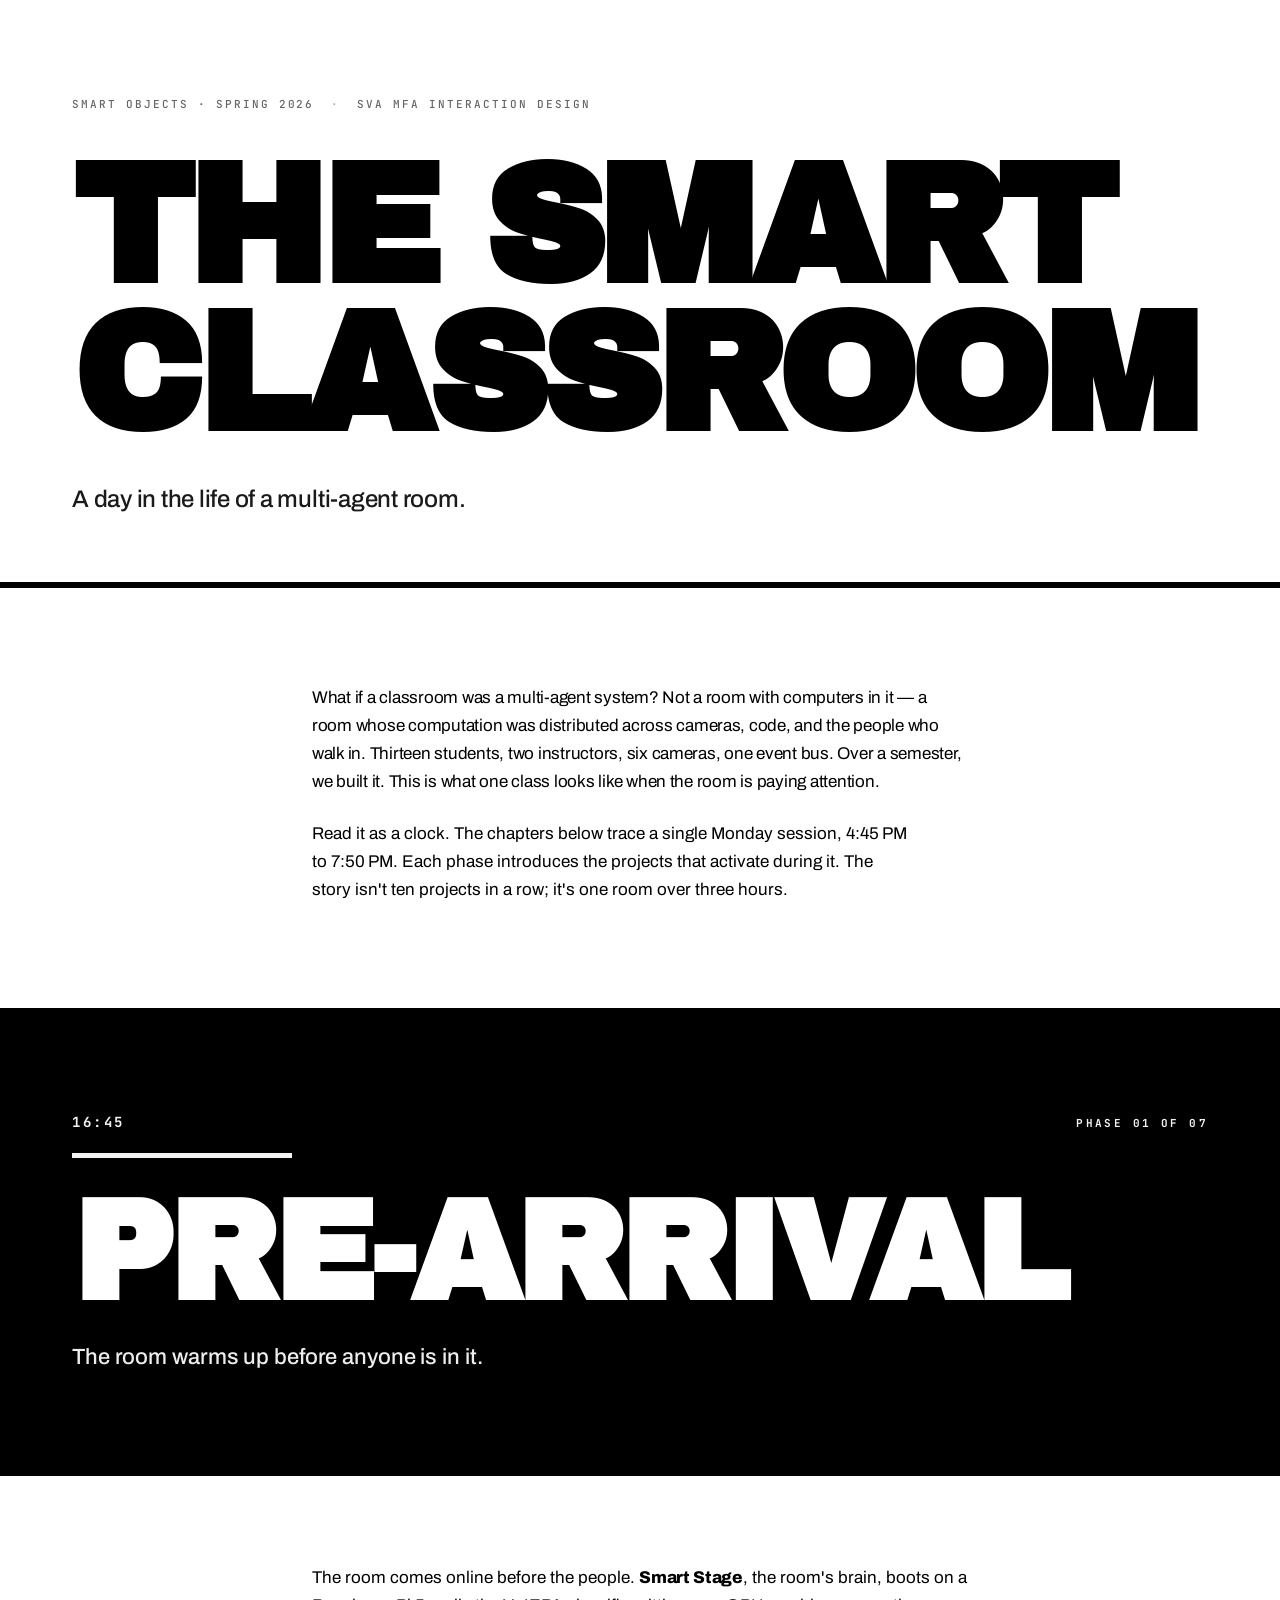
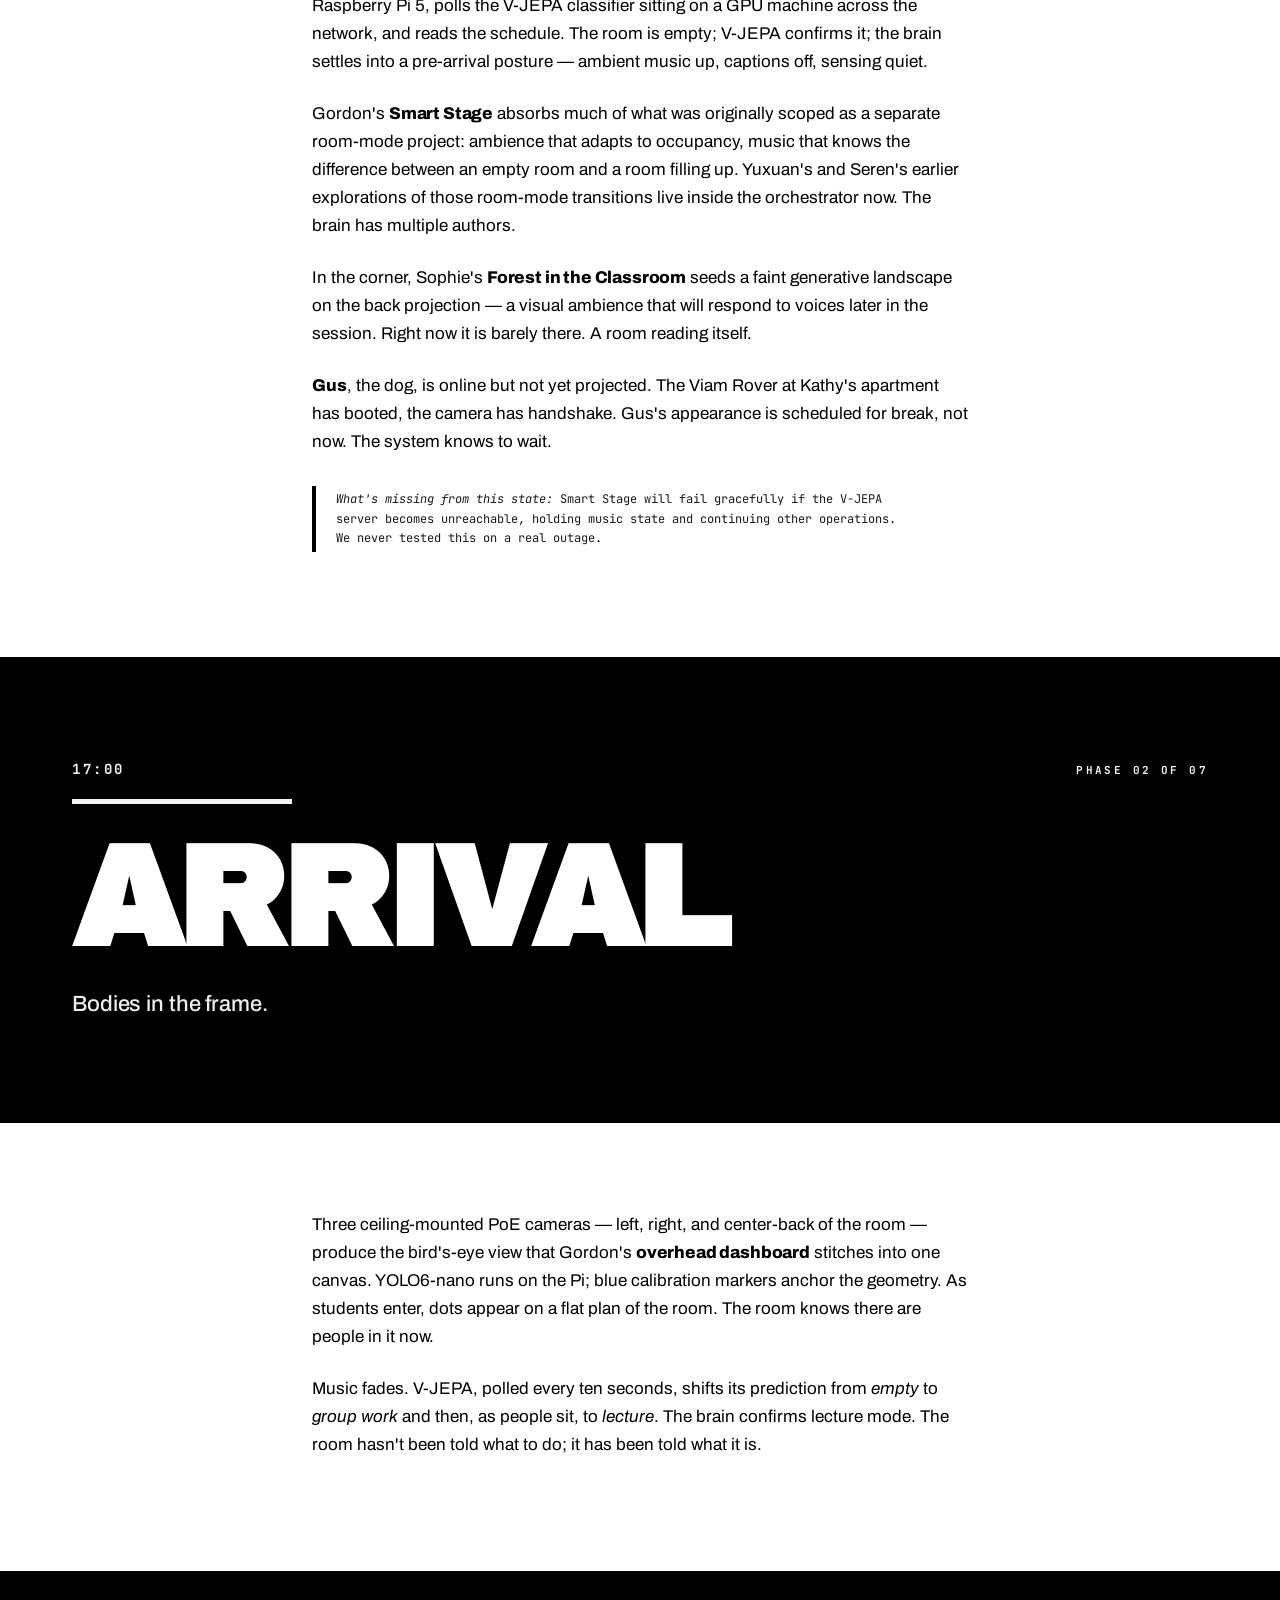
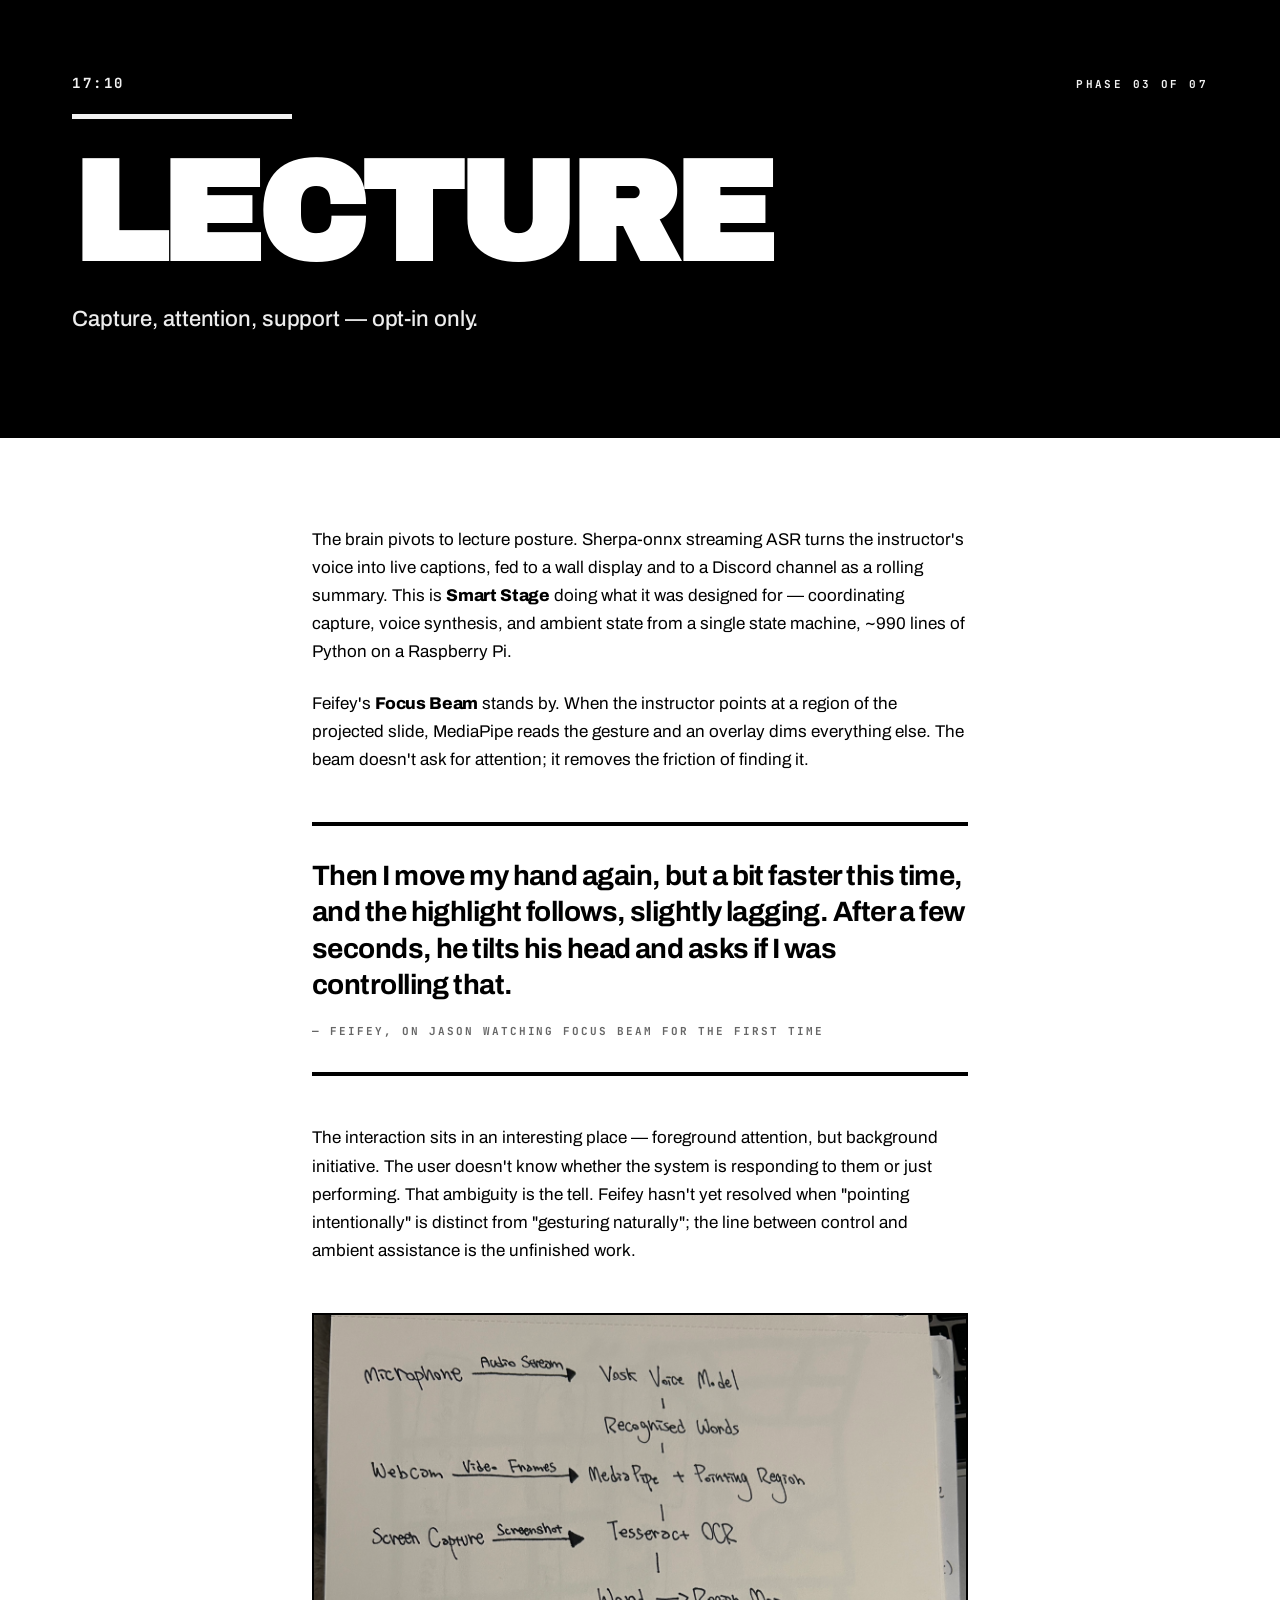
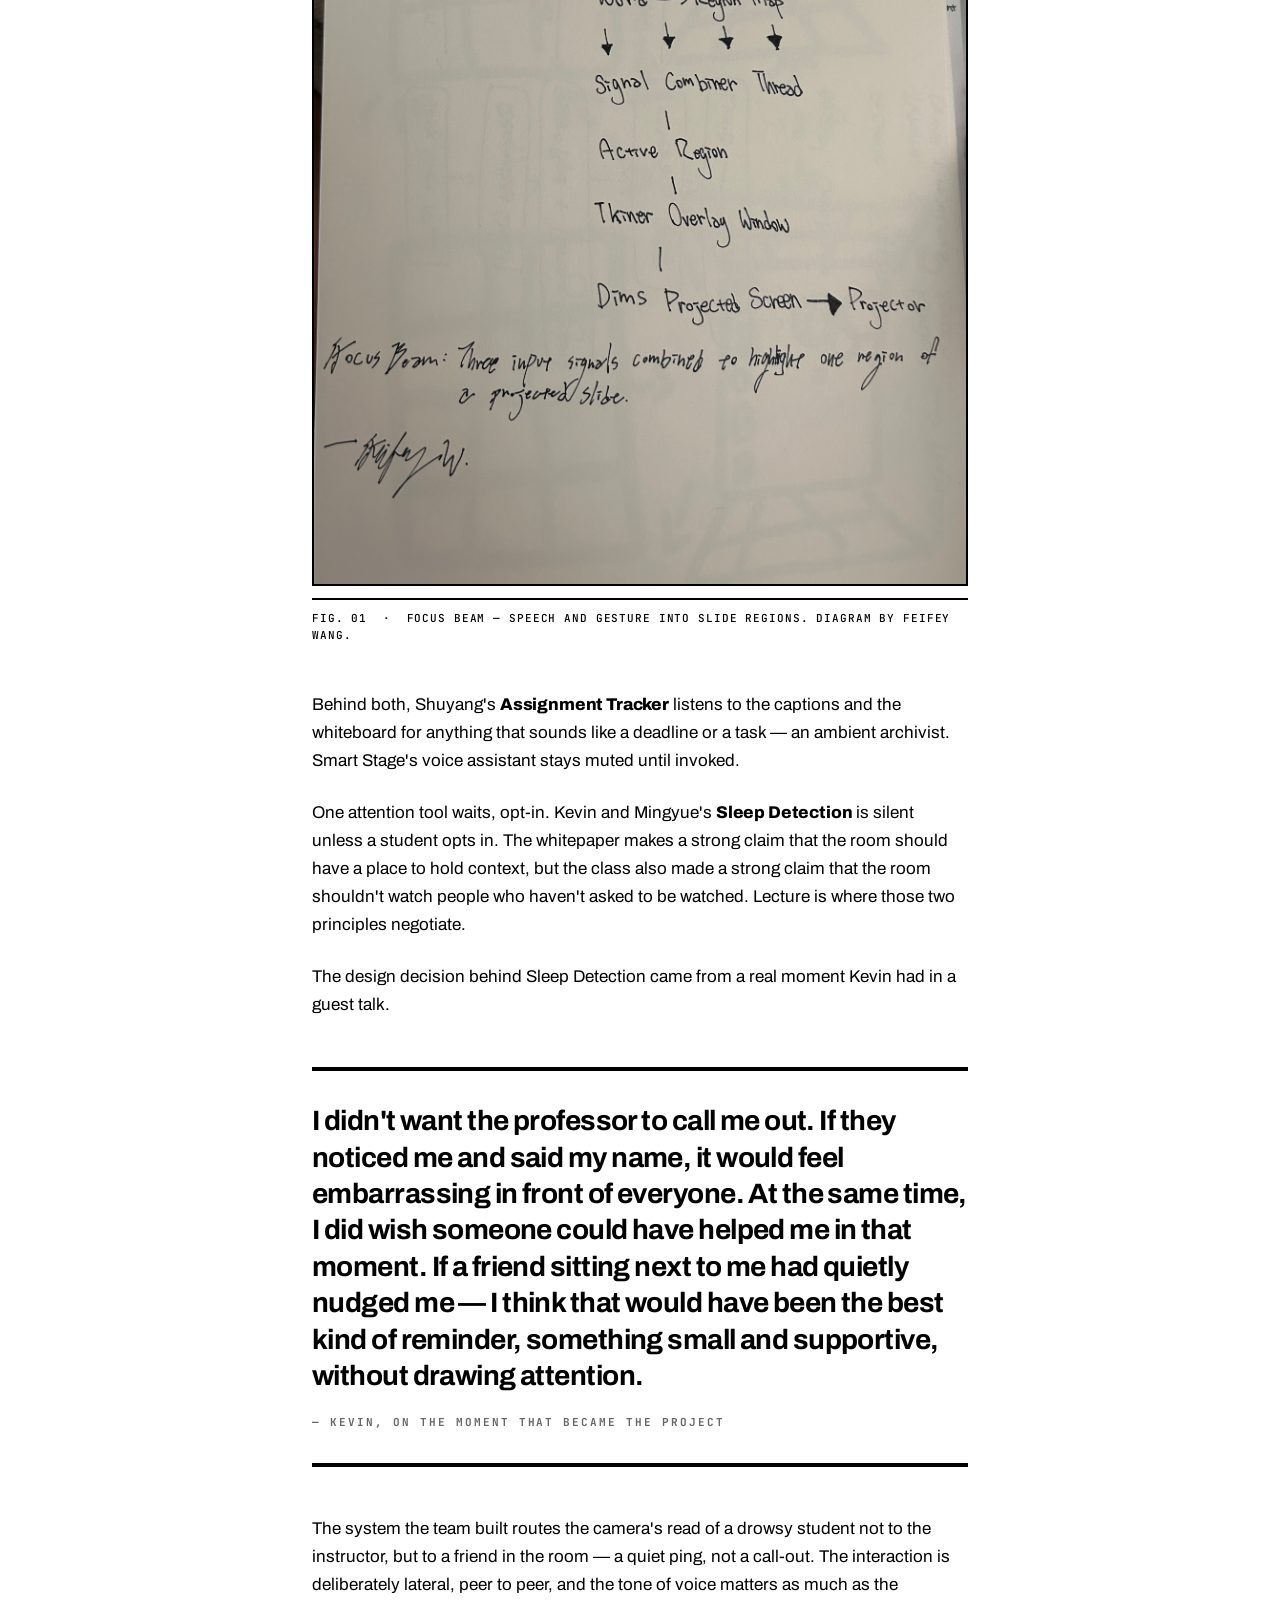
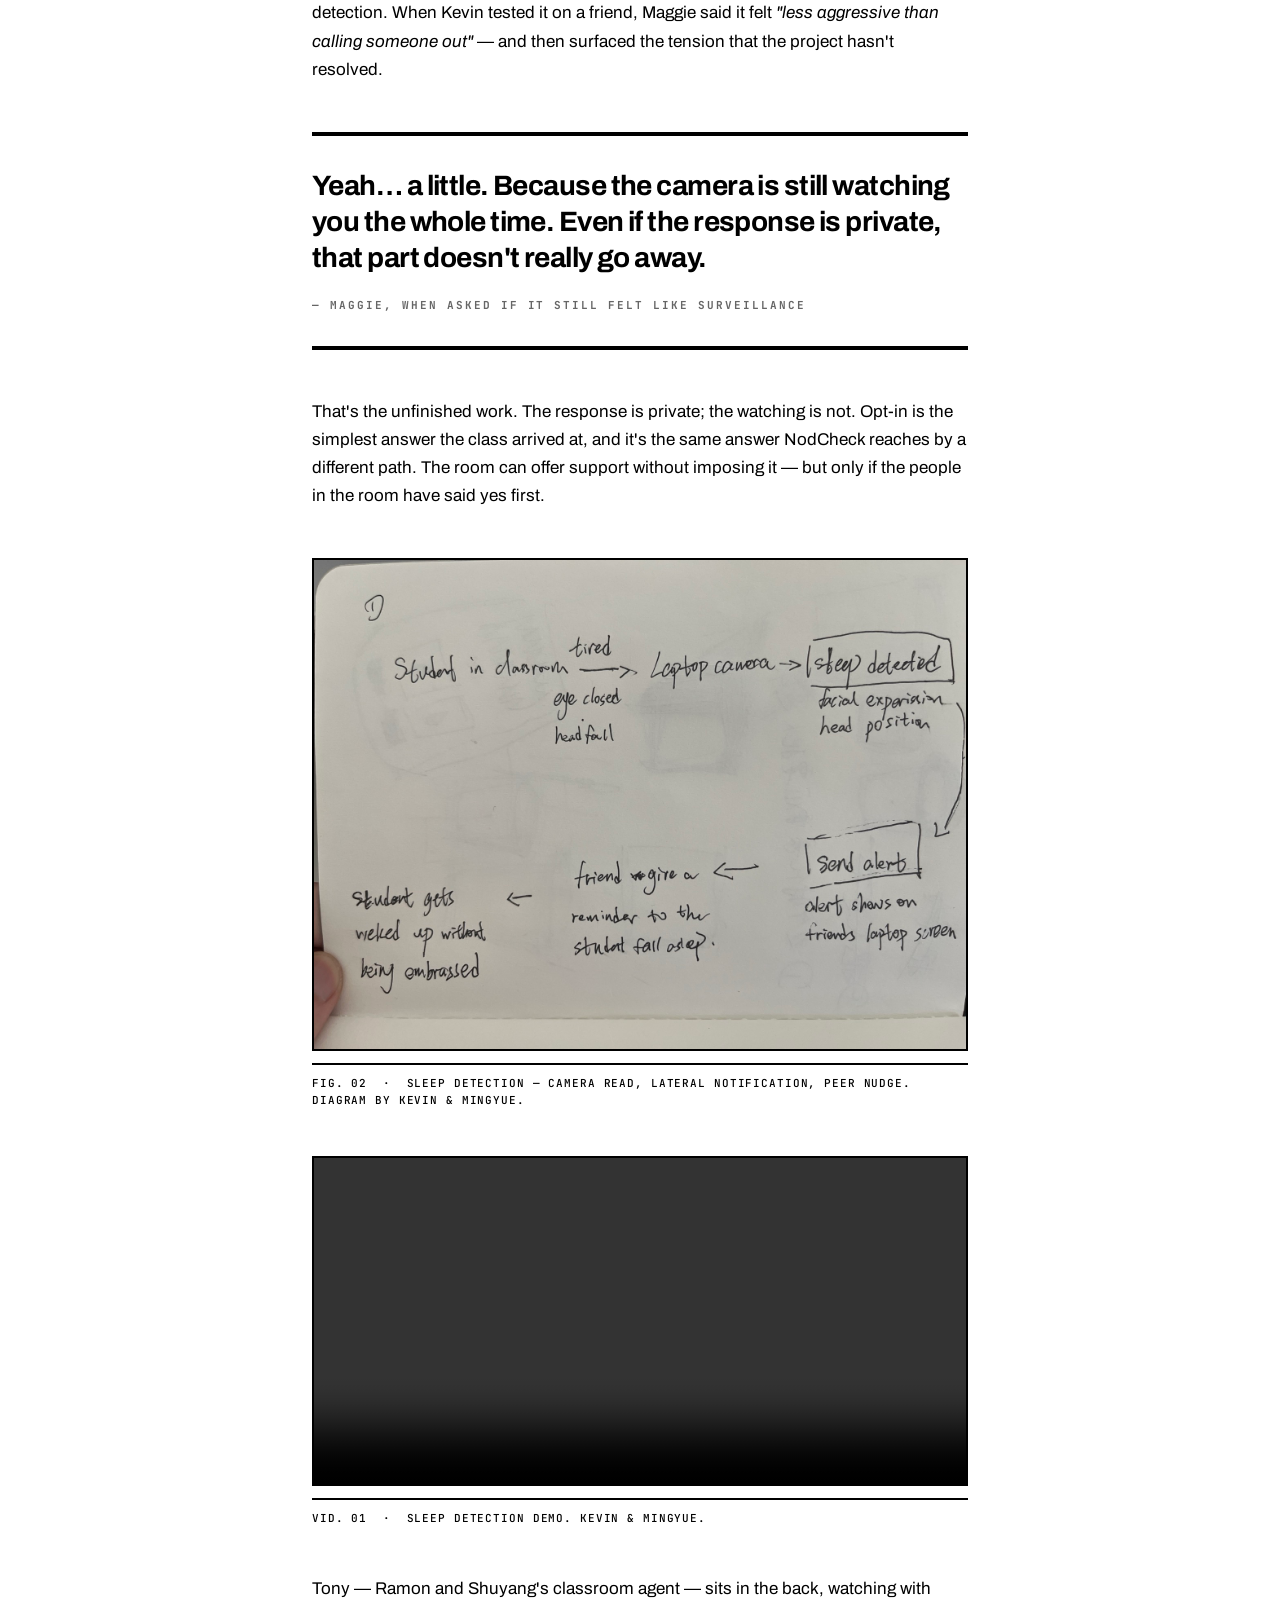
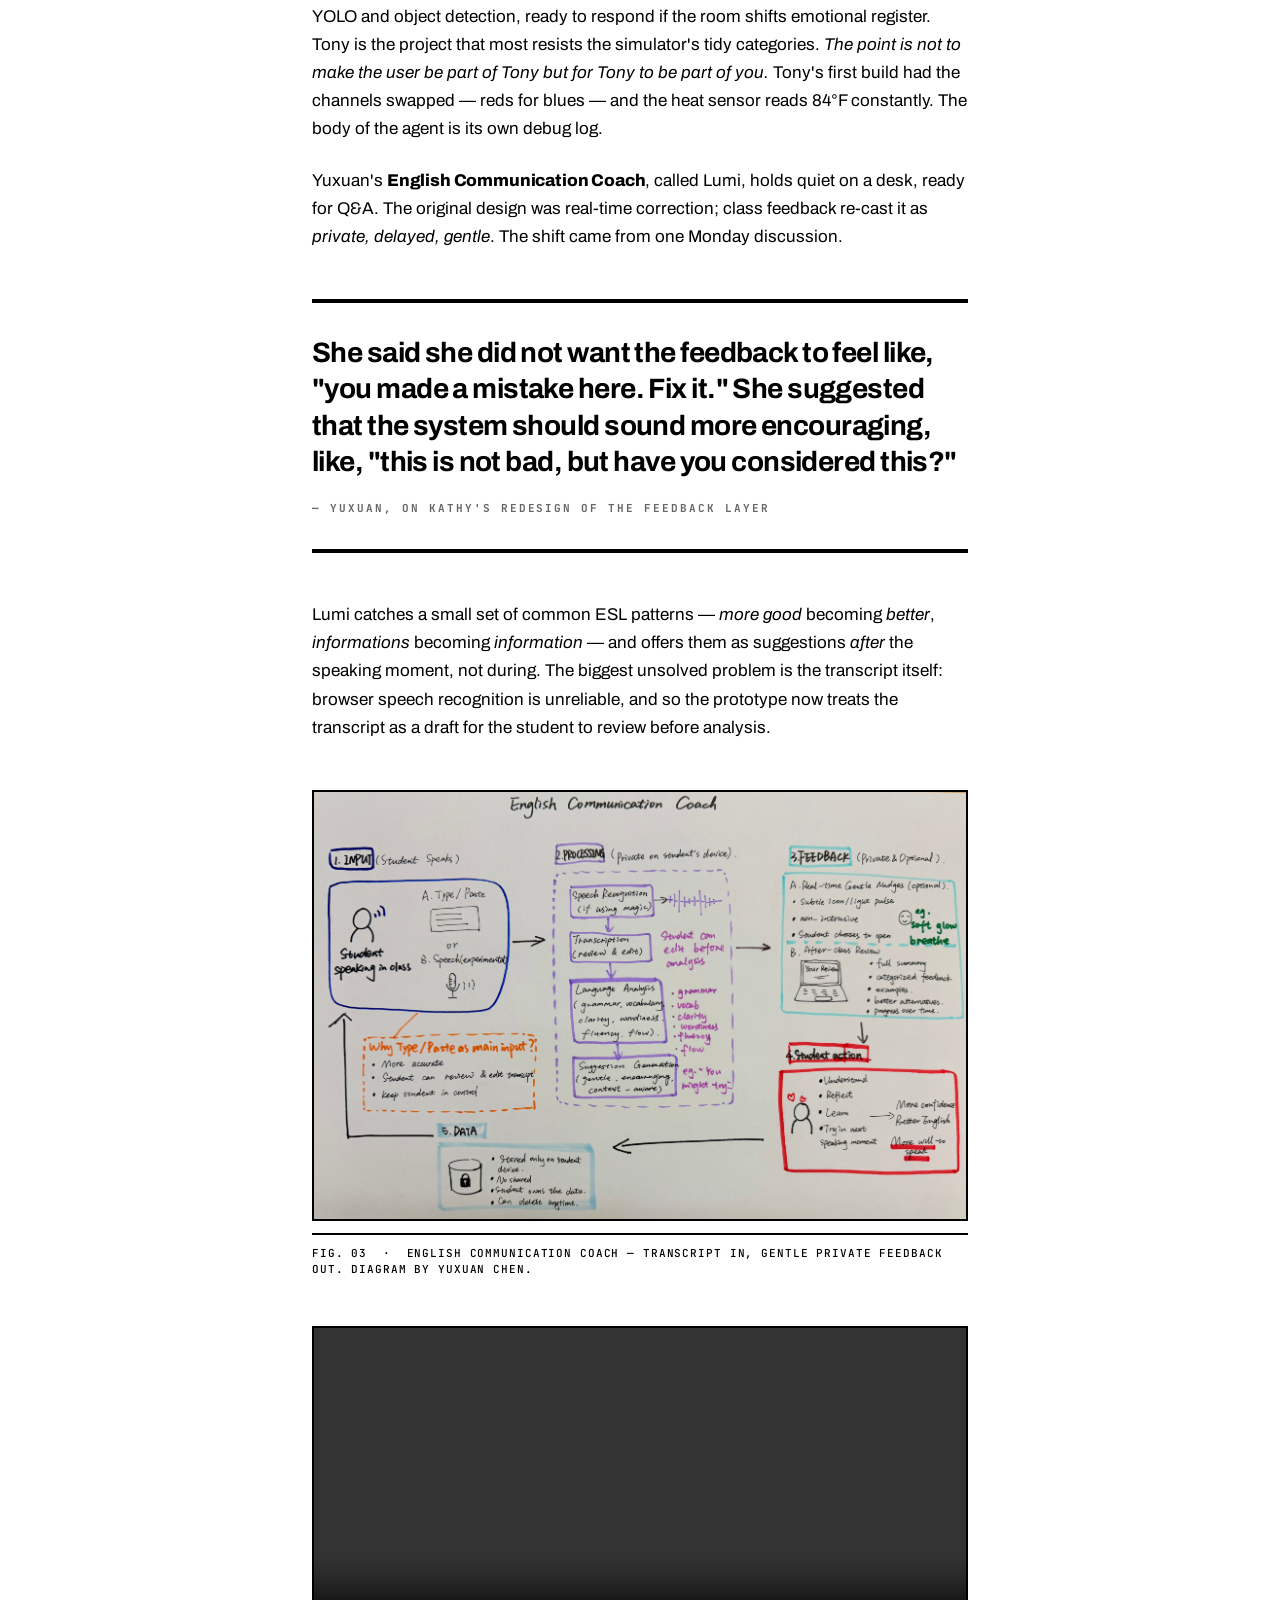
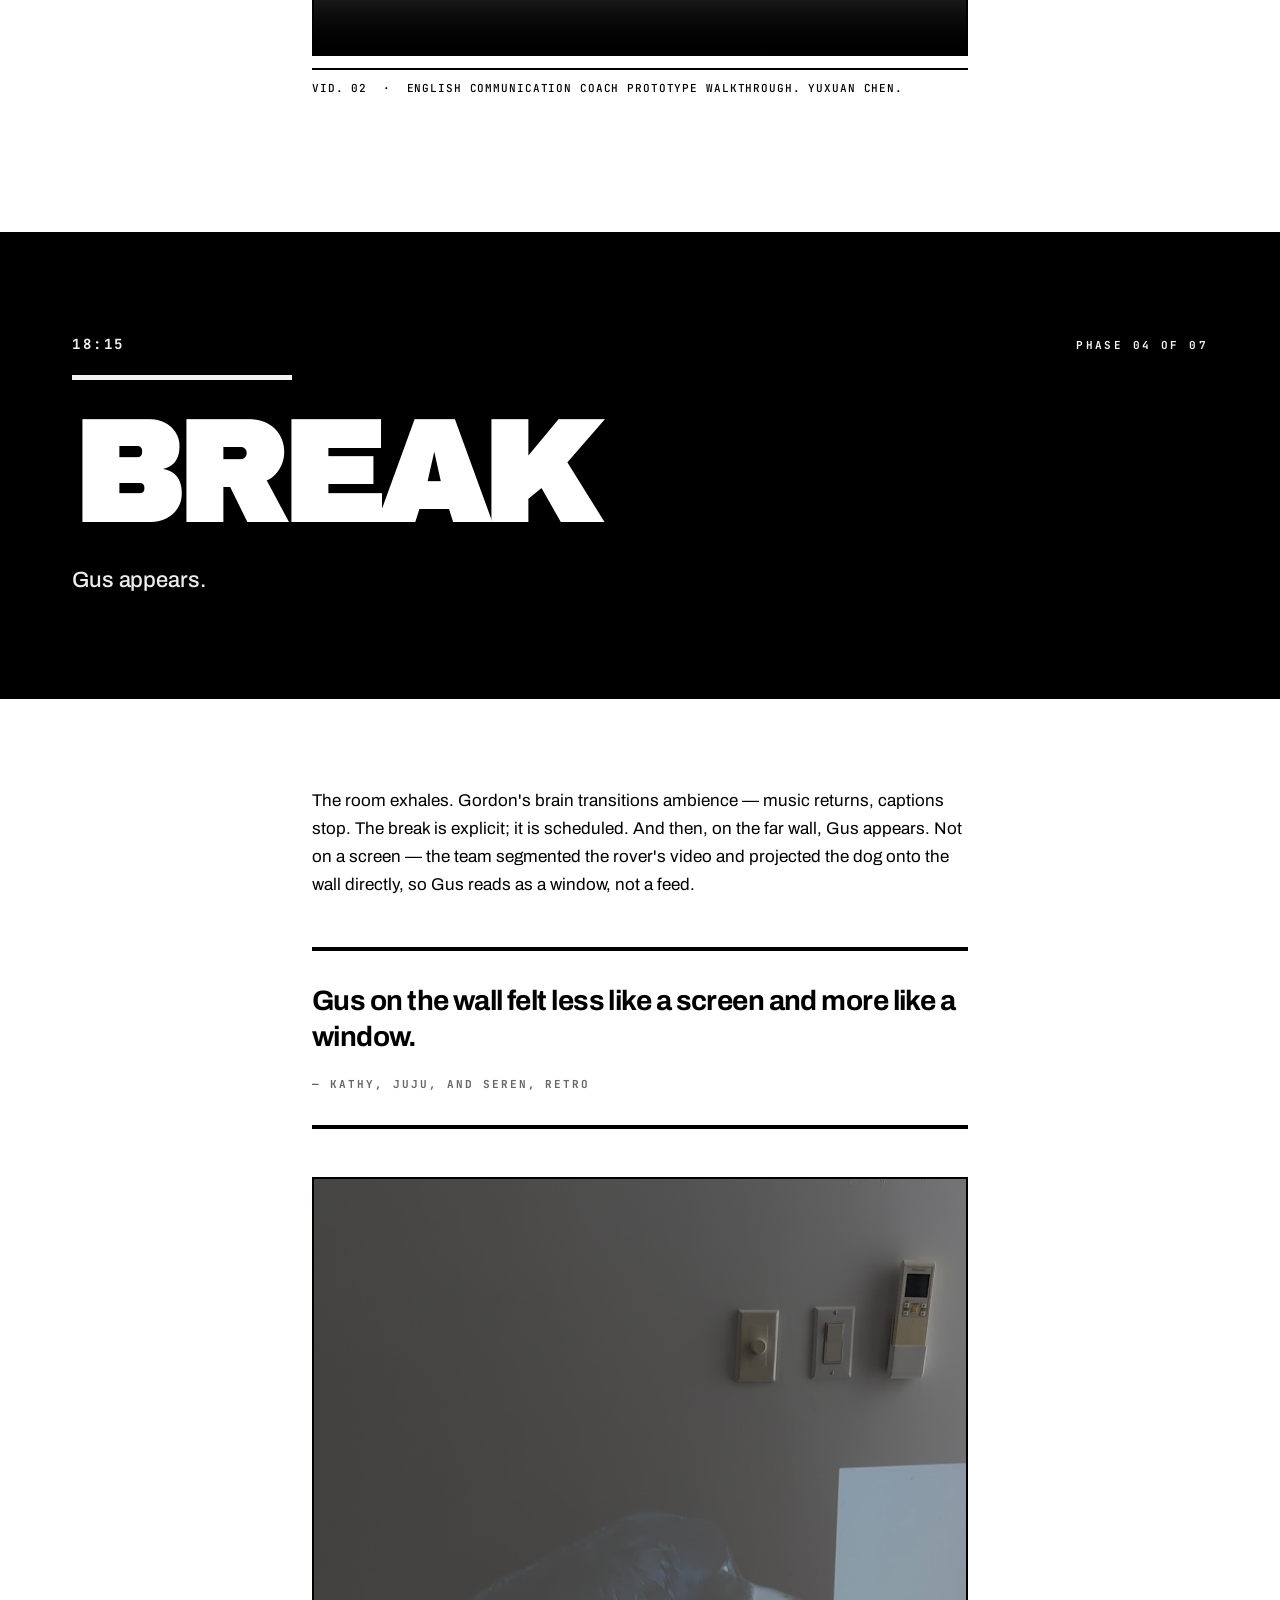
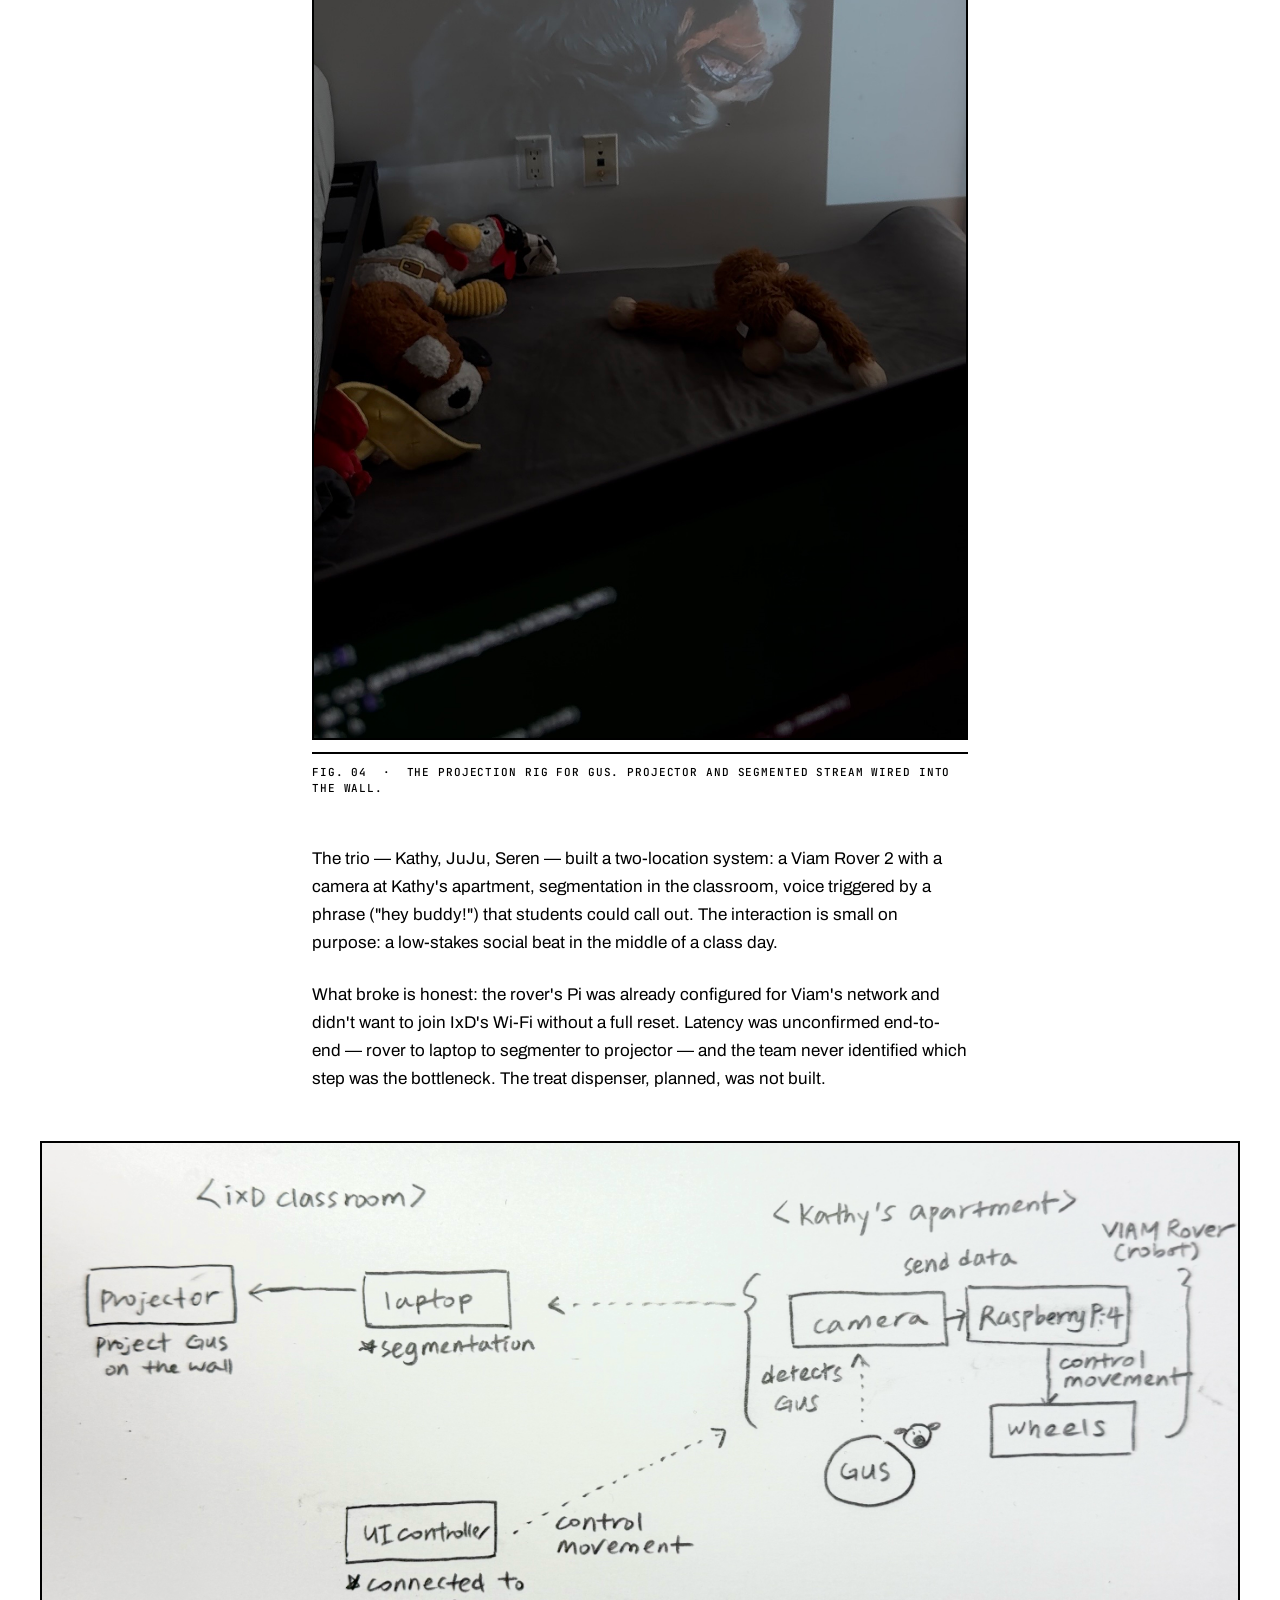
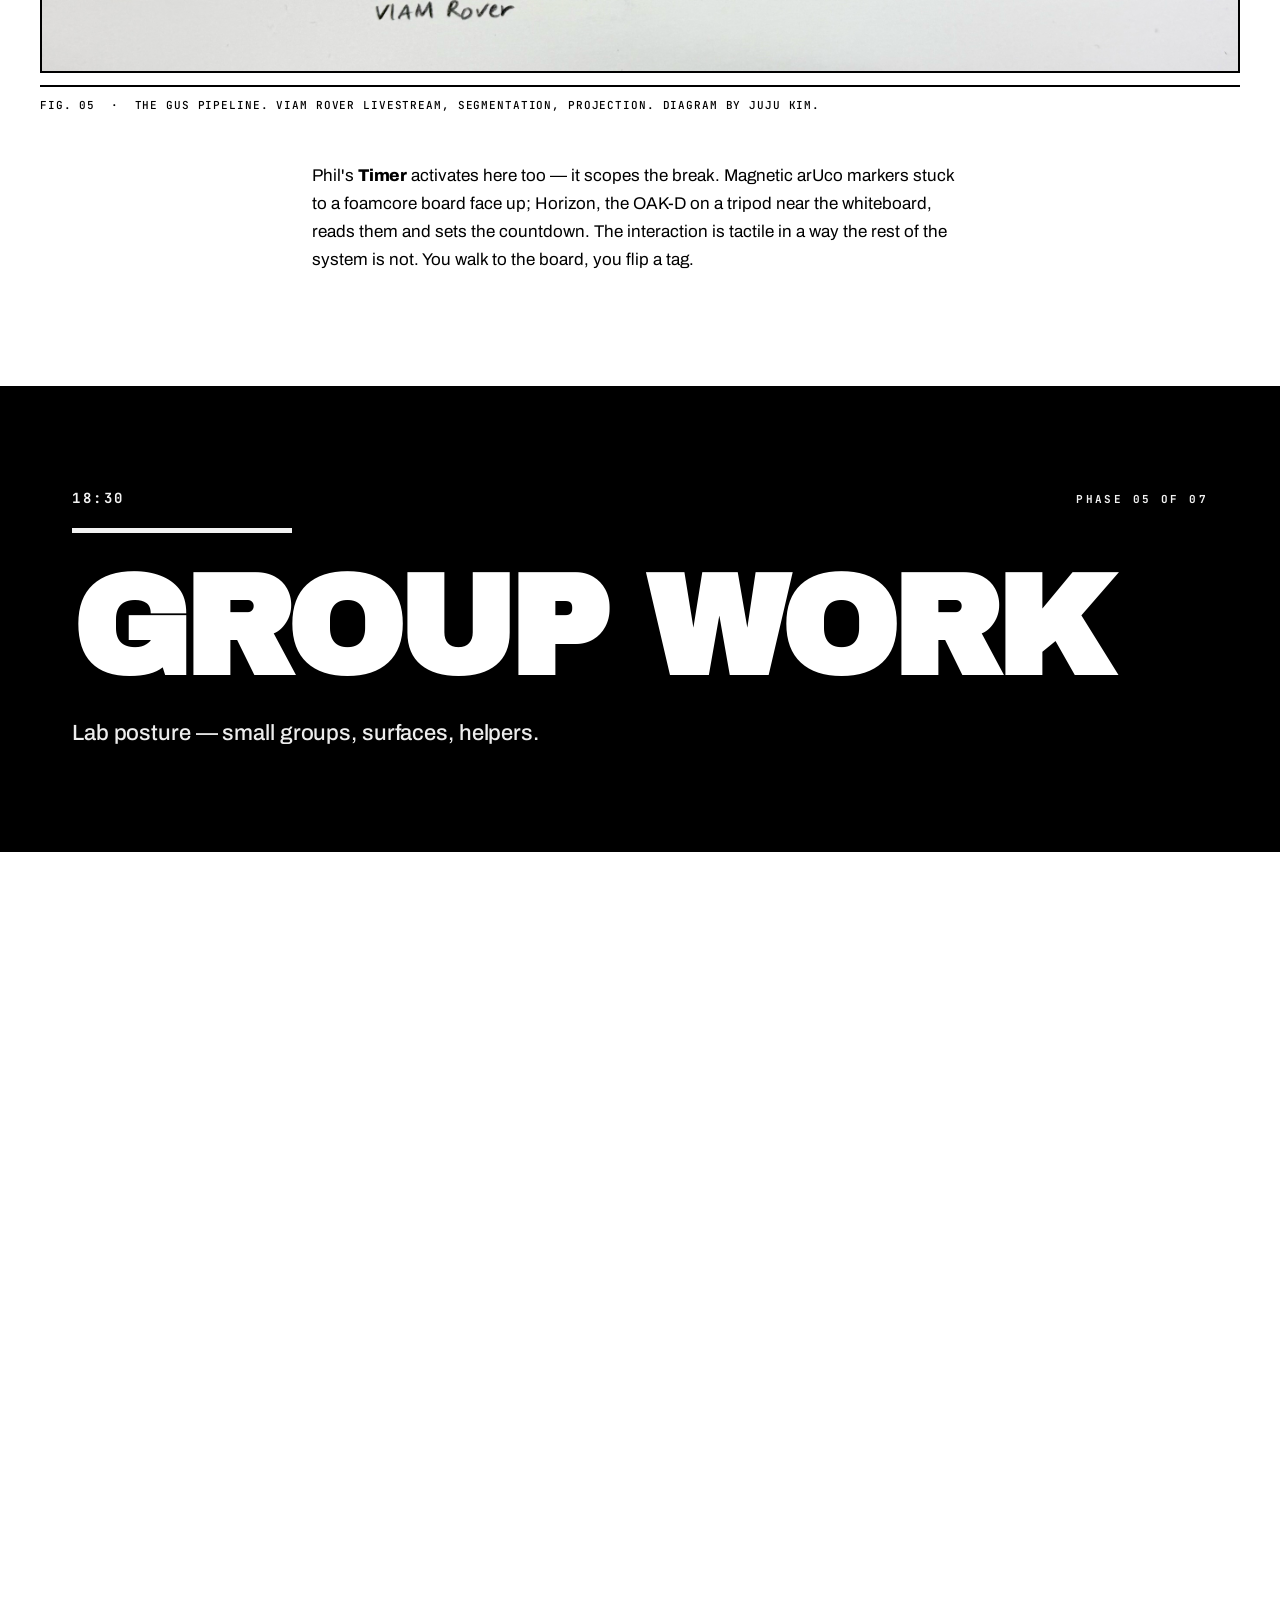
==== index.html @ 7781ecf1 "sophie forest pass + bauhaus font-load gate - font-load gate with Bauhaus spinner (circle/square/tri" ====
<!DOCTYPE html>
<html lang="en">
<head>
<meta charset="utf-8">
<meta name="viewport" content="width=device-width, initial-scale=1.0">
<title>The Smart Classroom · A Day in the Life of a Multi-Agent Room</title>
<meta name="description" content="A scrollable storyboard companion to the Smart Classroom whitepaper. One class session, traced phase by phase, told through the projects that activate the room.">
<link rel="preconnect" href="https://fonts.googleapis.com">
<link rel="preconnect" href="https://fonts.gstatic.com" crossorigin>
<link href="https://fonts.googleapis.com/css2?family=Archivo:wght@400;500;600;700;800;900&family=Archivo+Black&family=JetBrains+Mono:wght@400;500;700&display=swap" rel="stylesheet">
<link rel="stylesheet" href="style.css?v=10">
<style>
  /* Hide page content until webfonts are ready so Archivo's metrics don't
     cause a layout jump when they swap in. A tiny spinner shows in the
     meantime. Fail-safe reveal after 2s. */
  html.fonts-loading body > *:not(.page-spinner) { opacity: 0; }
  body > *:not(.page-spinner) { transition: opacity 0.18s ease-out; }
  .page-spinner {
    display: none;
    position: fixed; inset: 0;
    align-items: center; justify-content: center;
    pointer-events: none;
    z-index: 1000;
  }
  html.fonts-loading .page-spinner { display: flex; }
  .page-spinner svg {
    animation: page-spinner-rotate 1.4s linear infinite;
  }
  @keyframes page-spinner-rotate { to { transform: rotate(360deg); } }
</style>
<script>
  (function () {
    var h = document.documentElement;
    h.classList.add('fonts-loading');
    function reveal() { h.classList.remove('fonts-loading'); }
    if (document.fonts && document.fonts.ready) {
      document.fonts.ready.then(reveal);
      setTimeout(reveal, 2000);
    } else {
      reveal();
    }
  })();
</script>
</head>
<body>

<div class="page-spinner" aria-hidden="true">
  <svg width="72" height="72" viewBox="0 0 28 28" xmlns="http://www.w3.org/2000/svg">
    <!-- Bauhaus primary forms — circle, square, triangle — rotating as one. -->
    <circle cx="14" cy="5" r="2.5" fill="#000"/>
    <rect x="4.2" y="16.5" width="4" height="4" fill="#000"/>
    <polygon points="19.8,16.5 23.8,16.5 21.8,20.5" fill="#000"/>
  </svg>
</div>

<header class="masthead">
  <div class="masthead-inner">
    <div class="meta">
      <span class="meta-label">Smart Objects · Spring 2026</span>
      <span class="meta-sep">·</span>
      <span class="meta-label">SVA MFA Interaction Design</span>
    </div>
    <h1 class="masthead-title">The Smart Classroom</h1>
    <p class="masthead-sub">A day in the life of a multi-agent room.</p>
  </div>
</header>

<main>

<!-- ─── HERO ────────────────────────────────────────────────────── -->
<section class="chapter chapter-hero">
  <div class="container">
    <p class="lede">
      What if a classroom was a multi-agent system? Not a room with computers in it &mdash; a room whose computation
      was distributed across cameras, code, and the people who walk in. Thirteen students, two instructors,
      six cameras, one event bus. Over a semester, we built it. This is what one class looks like when the
      room is paying attention.
    </p>
    <p class="lede-runner">
      Read it as a clock. The chapters below trace a single Monday session, 4:45&thinsp;PM to 7:50&thinsp;PM.
      Each phase introduces the projects that activate during it. The story isn't ten projects in a row;
      it's one room over three hours.
    </p>
  </div>
</section>

<!-- ─── PHASE: PRE-ARRIVAL ───────────────────────────────────────── -->
<section class="phase-card">
  <div class="container">
    <div class="phase-meta">
      <span class="phase-time">16:45</span>
      <span class="phase-num">Phase 01 of 07</span>
    </div>
    <h2 class="phase-title">Pre-Arrival</h2>
    <p class="phase-sub">The room warms up before anyone is in it.</p>
  </div>
</section>

<section class="chapter">
  <div class="container">
    <p>
      The room comes online before the people. <strong>Smart Stage</strong>, the room's brain, boots on a Raspberry&nbsp;Pi&nbsp;5,
      polls the V-JEPA classifier sitting on a GPU machine across the network, and reads the schedule.
      The room is empty; V-JEPA confirms it; the brain settles into a pre-arrival posture &mdash; ambient
      music up, captions off, sensing quiet.
    </p>
    <p id="smart-stage">
      Gordon's <strong>Smart Stage</strong> absorbs much of what was originally scoped as a separate room-mode
      project: ambience that adapts to occupancy, music that knows the difference between an empty
      room and a room filling up. Yuxuan's and Seren's earlier explorations of those room-mode
      transitions live inside the orchestrator now. The brain has multiple authors.
    </p>
    <p id="forest">
      In the corner, Sophie's <strong>Forest in the Classroom</strong> seeds a faint generative landscape on the
      back projection &mdash; a visual ambience that will respond to voices later in the session. Right now it
      is barely there. A room reading itself.
    </p>
    <p>
      <strong>Gus</strong>, the dog, is online but not yet projected. The Viam Rover at Kathy's apartment has booted, the
      camera has handshake. Gus's appearance is scheduled for break, not now. The system knows to wait.
    </p>
    <p class="aside">
      <em>What's missing from this state:</em> Smart Stage will fail gracefully if the V-JEPA server becomes
      unreachable, holding music state and continuing other operations. We never tested this on a real outage.
    </p>
  </div>
</section>

<!-- ─── PHASE: ARRIVAL ──────────────────────────────────────────── -->
<section class="phase-card">
  <div class="container">
    <div class="phase-meta">
      <span class="phase-time">17:00</span>
      <span class="phase-num">Phase 02 of 07</span>
    </div>
    <h2 class="phase-title">Arrival</h2>
    <p class="phase-sub">Bodies in the frame.</p>
  </div>
</section>

<section class="chapter">
  <div class="container">
    <p>
      Three ceiling-mounted PoE cameras &mdash; left, right, and center-back of the room &mdash; produce the bird's-eye
      view that Gordon's <strong>overhead dashboard</strong> stitches into one canvas. YOLO6-nano runs on the
      Pi; blue calibration markers anchor the geometry. As students enter, dots appear on a flat plan of
      the room. The room knows there are people in it now.
    </p>
    <p>
      Music fades. V-JEPA, polled every ten seconds, shifts its prediction from <em>empty</em> to <em>group&nbsp;work</em>
      and then, as people sit, to <em>lecture</em>. The brain confirms lecture mode. The room hasn't been told
      what to do; it has been told what it is.
    </p>
  </div>
</section>

<!-- ─── PHASE: LECTURE ──────────────────────────────────────────── -->
<section class="phase-card">
  <div class="container">
    <div class="phase-meta">
      <span class="phase-time">17:10</span>
      <span class="phase-num">Phase 03 of 07</span>
    </div>
    <h2 class="phase-title">Lecture</h2>
    <p class="phase-sub">Capture, attention, support &mdash; opt-in only.</p>
  </div>
</section>

<section class="chapter">
  <div class="container">
    <p>
      The brain pivots to lecture posture. Sherpa-onnx streaming ASR turns the instructor's voice into
      live captions, fed to a wall display and to a Discord channel as a rolling summary. This is
      <strong>Smart Stage</strong> doing what it was designed for &mdash; coordinating capture, voice synthesis, and
      ambient state from a single state machine, ~990 lines of Python on a Raspberry Pi.
    </p>
    <p id="focus-beam">
      Feifey's <strong>Focus Beam</strong> stands by. When the instructor points at a region of the projected slide,
      MediaPipe reads the gesture and an overlay dims everything else. The beam doesn't ask for
      attention; it removes the friction of finding it.
    </p>
    <blockquote>
      <p>
        Then I move my hand again, but a bit faster this time, and the highlight follows, slightly lagging.
        After a few seconds, he tilts his head and asks if I was controlling that.
      </p>
      <cite>&mdash; Feifey, on Jason watching Focus Beam for the first time</cite>
    </blockquote>
    <p>
      The interaction sits in an interesting place &mdash; foreground attention, but background initiative.
      The user doesn't know whether the system is responding to them or just performing. That ambiguity
      is the tell. Feifey hasn't yet resolved when "pointing intentionally" is distinct from "gesturing
      naturally"; the line between control and ambient assistance is the unfinished work.
    </p>
    <figure class="figure">
      <img src="assets/diagrams/feifey-focus-beam-diagram.jpg" alt="Diagram of Focus Beam: gesture detection feeding a slide region map and a dimming overlay.">
      <figcaption>Fig. 01 &nbsp;·&nbsp; Focus Beam &mdash; speech and gesture into slide regions. Diagram by Feifey Wang.</figcaption>
    </figure>
    <p id="assignment-tracker">
      Behind both, Shuyang's <strong>Assignment Tracker</strong> listens to the captions and the whiteboard for
      anything that sounds like a deadline or a task &mdash; an ambient archivist. Smart Stage's voice
      assistant stays muted until invoked.
    </p>
    <p id="sleep-detection">
      One attention tool waits, opt-in. Kevin and Mingyue's <strong>Sleep Detection</strong> is silent unless
      a student opts in. The whitepaper makes a strong claim that the room should have a place to
      hold context, but the class also made a strong claim that the room shouldn't watch people
      who haven't asked to be watched. Lecture is where those two principles negotiate.
    </p>
    <p>
      The design decision behind Sleep Detection came from a real moment Kevin had in a guest talk.
    </p>
    <blockquote>
      <p>
        I didn't want the professor to call me out. If they noticed me and said my name, it would
        feel embarrassing in front of everyone. At the same time, I did wish someone could have
        helped me in that moment. If a friend sitting next to me had quietly nudged me &mdash; I think
        that would have been the best kind of reminder, something small and supportive, without
        drawing attention.
      </p>
      <cite>&mdash; Kevin, on the moment that became the project</cite>
    </blockquote>
    <p>
      The system the team built routes the camera's read of a drowsy student not to the instructor,
      but to a friend in the room &mdash; a quiet ping, not a call-out. The interaction is deliberately
      lateral, peer to peer, and the tone of voice matters as much as the detection. When Kevin tested
      it on a friend, Maggie said it felt <em>"less aggressive than calling someone out"</em> &mdash; and then
      surfaced the tension that the project hasn't resolved.
    </p>
    <blockquote>
      <p>
        Yeah&hellip; a little. Because the camera is still watching you the whole time. Even if the
        response is private, that part doesn't really go away.
      </p>
      <cite>&mdash; Maggie, when asked if it still felt like surveillance</cite>
    </blockquote>
    <p>
      That's the unfinished work. The response is private; the watching is not. Opt-in is the
      simplest answer the class arrived at, and it's the same answer NodCheck reaches by a different
      path. The room can offer support without imposing it &mdash; but only if the people in the room
      have said yes first.
    </p>
    <figure class="figure">
      <img src="assets/diagrams/kevin-mingyue-sleep-detection-diagram.jpg" alt="Hand-drawn diagram of Sleep Detection: camera reads drowsy state, system pings a designated friend, friend taps the sleeper.">
      <figcaption>Fig. 02 &nbsp;·&nbsp; Sleep Detection &mdash; camera read, lateral notification, peer nudge. Diagram by Kevin &amp; Mingyue.</figcaption>
    </figure>
    <figure class="figure">
      <video controls muted preload="metadata" playsinline>
        <source src="assets/videos/kevin-mingyue-sleep-detection-demo.mp4" type="video/mp4">
        Your browser does not support inline video. <a href="assets/videos/kevin-mingyue-sleep-detection-demo.mp4">Download the demo &rarr;</a>
      </video>
      <figcaption>Vid. 01 &nbsp;·&nbsp; Sleep Detection demo. Kevin &amp; Mingyue.</figcaption>
    </figure>
    <p id="tony">
      Tony &mdash; Ramon and Shuyang's classroom agent &mdash; sits in the back, watching with YOLO and
      object detection, ready to respond if the room shifts emotional register. Tony is the project
      that most resists the simulator's tidy categories. <em>The point is not to make the user be part of
      Tony but for Tony to be part of you.</em> Tony's first build had the channels swapped &mdash; reds for
      blues &mdash; and the heat sensor reads 84°F constantly. The body of the agent is its own debug log.
    </p>
    <p id="grammar-coach">
      Yuxuan's <strong>English Communication Coach</strong>, called Lumi, holds quiet on a desk, ready for Q&amp;A.
      The original design was real-time correction; class feedback re-cast it as <em>private, delayed,
      gentle</em>. The shift came from one Monday discussion.
    </p>
    <blockquote>
      <p>
        She said she did not want the feedback to feel like, "you made a mistake here. Fix it." She
        suggested that the system should sound more encouraging, like, "this is not bad, but have
        you considered this?"
      </p>
      <cite>&mdash; Yuxuan, on Kathy's redesign of the feedback layer</cite>
    </blockquote>
    <p>
      Lumi catches a small set of common ESL patterns &mdash; <em>more good</em> becoming <em>better</em>,
      <em>informations</em> becoming <em>information</em> &mdash; and offers them as suggestions <em>after</em> the speaking
      moment, not during. The biggest unsolved problem is the transcript itself: browser speech
      recognition is unreliable, and so the prototype now treats the transcript as a draft for the
      student to review before analysis.
    </p>
    <figure class="figure">
      <img src="assets/diagrams/yuxuan-english-communication-coach-diagram.jpeg" alt="Diagram of English Communication Coach: input through review through private feedback cards.">
      <figcaption>Fig. 03 &nbsp;·&nbsp; English Communication Coach &mdash; transcript in, gentle private feedback out. Diagram by Yuxuan Chen.</figcaption>
    </figure>
    <figure class="figure">
      <video controls muted preload="metadata" playsinline>
        <source src="assets/videos/yuxuan-english-communication-coach-demo.mp4" type="video/mp4">
        Your browser does not support inline video. <a href="assets/videos/yuxuan-english-communication-coach-demo.mp4">Download the demo &rarr;</a>
      </video>
      <figcaption>Vid. 02 &nbsp;·&nbsp; English Communication Coach prototype walkthrough. Yuxuan Chen.</figcaption>
    </figure>
  </div>
</section>

<!-- ─── PHASE: BREAK ─────────────────────────────────────────────── -->
<section class="phase-card">
  <div class="container">
    <div class="phase-meta">
      <span class="phase-time">18:15</span>
      <span class="phase-num">Phase 04 of 07</span>
    </div>
    <h2 class="phase-title">Break</h2>
    <p class="phase-sub">Gus appears.</p>
  </div>
</section>

<section class="chapter">
  <div class="container">
    <p>
      The room exhales. Gordon's brain transitions ambience &mdash; music returns, captions stop. The break
      is explicit; it is scheduled. And then, on the far wall, Gus appears. Not on a screen &mdash; the team
      segmented the rover's video and projected the dog onto the wall directly, so Gus reads as a
      window, not a feed.
    </p>
    <blockquote>
      <p>
        Gus on the wall felt less like a screen and more like a window.
      </p>
      <cite>&mdash; Kathy, JuJu, and Seren, retro</cite>
    </blockquote>
    <figure class="figure">
      <img src="assets/artifacts/virtual-gus-projector02.jpg" alt="Projector setup for Gus presence in the classroom.">
      <figcaption>Fig. 04 &nbsp;·&nbsp; The projection rig for Gus. Projector and segmented stream wired into the wall.</figcaption>
    </figure>
    <p id="gus">
      The trio &mdash; Kathy, JuJu, Seren &mdash; built a two-location system: a Viam Rover 2 with a camera at
      Kathy's apartment, segmentation in the classroom, voice triggered by a phrase ("hey buddy!")
      that students could call out. The interaction is small on purpose: a low-stakes social beat in
      the middle of a class day.
    </p>
    <p>
      What broke is honest: the rover's Pi was already configured for Viam's network and didn't want to
      join IxD's Wi-Fi without a full reset. Latency was unconfirmed end-to-end &mdash; rover to laptop to
      segmenter to projector &mdash; and the team never identified which step was the bottleneck. The treat
      dispenser, planned, was not built.
    </p>
    <figure class="figure figure-wide">
      <img src="assets/diagrams/juju-virtual-gus-diagram.png" alt="Diagram: Viam Rover camera stream, segmentation pipeline, projector to wall.">
      <figcaption>Fig. 05 &nbsp;·&nbsp; The Gus pipeline. Viam Rover livestream, segmentation, projection. Diagram by JuJu Kim.</figcaption>
    </figure>
    <p>
      Phil's <strong>Timer</strong> activates here too &mdash; it scopes the break. Magnetic arUco markers stuck to a foamcore
      board face up; Horizon, the OAK-D on a tripod near the whiteboard, reads them and sets the
      countdown. The interaction is tactile in a way the rest of the system is not. You walk to the
      board, you flip a tag.
    </p>
  </div>
</section>

<!-- ─── PHASE: GROUP WORK ────────────────────────────────────────── -->
<section class="phase-card">
  <div class="container">
    <div class="phase-meta">
      <span class="phase-time">18:30</span>
      <span class="phase-num">Phase 05 of 07</span>
    </div>
    <h2 class="phase-title">Group Work</h2>
    <p class="phase-sub">Lab posture &mdash; small groups, surfaces, helpers.</p>
  </div>
</section>

<section class="chapter">
  <div class="container">
    <p>
      V-JEPA's classifier trips over to <em>group work</em>; Smart Stage shifts ambience accordingly. The
      whiteboard becomes the room's center of gravity. Phil's <span id="timer">Timer</span> scopes the activity &mdash; this is its
      most natural use, and the moment it became something more than a personal tool.
    </p>
    <blockquote>
      <p>
        Bruno is at the whiteboard. Phil lets Bruno figure out the interaction for himself using the
        icons taped to the arUco tags. Bruno sets the timer by aiming the central tag's arrow at the
        15-minute mark. He flips the play tag and the timer display on Phil's laptop confirms it's
        running. Carrie and Phil exclaim, "Yes!" &mdash; excited by the fact that the smart classroom is
        beginning to come to life.
      </p>
      <cite>&mdash; Phil, on Bruno using the timer for the first time</cite>
    </blockquote>
    <p>
      The interesting thing about the timer wasn't the timer. It was that setting one became a group
      gesture. <em>To set a timer is to free oneself from wondering, "are we spending too much time on
      this?"</em>  Phil hasn't yet resolved how the camera mounts in a way that disappears for people
      without losing sight of the board &mdash; the open hardware question.
    </p>
    <figure class="figure">
      <img src="assets/diagrams/phil-timer-diagram.png" alt="Diagram of Timer: arUco tags, OAK-D detection, state machine, web display.">
      <figcaption>Fig. 06 &nbsp;·&nbsp; Timer &mdash; arUco tags into countdown state. Diagram by Phil Cote.</figcaption>
    </figure>
    <figure class="figure">
      <video controls muted preload="metadata" playsinline>
        <source src="assets/videos/phil-timer-demo.mp4" type="video/mp4">
        Your browser does not support inline video. <a href="assets/videos/phil-timer-demo.mp4">Download the demo &rarr;</a>
      </video>
      <figcaption>Vid. 03 &nbsp;·&nbsp; Timer in use &mdash; flipping arUco tags to set the countdown. Phil Cote.</figcaption>
    </figure>
    <p>
      Darren's <strong id="imprint">Imprint</strong> reads handwriting from any surface in the room and makes notes from it &mdash;
      the kind of capability that only matters if it is genuinely surface-agnostic. Tony, in this
      phase, shifts posture from observer to embodied helper. The same agent the room watched in
      lecture is now something you can ask a question of. Same body, different role.
    </p>
    <p>
      Sophie's Forest, dormant in lecture, reactivates: the more voices the room produces, the more
      the projected forest grows. Late one Monday, alone in the room playing a recording back into it,
      Sophie noticed something the design hadn't intended &mdash; <em>Forest doesn't know who is talking.
      The power difference that exists in the room disappears in the forest.</em> Teacher and student
      each grow a tree. The work surfaced a quality through use that it hadn't been built toward.
    </p>
    <p>
      When Sophie showed the demo to her mother over a video call &mdash; no setup, no explanation
      &mdash; the read came back unprompted.
    </p>
    <blockquote>
      <p>
        Isn't it just like the little spirits in a Miyazaki forest? Like they just appeared?
      </p>
      <cite>&mdash; Sophie's mom</cite>
    </blockquote>
    <figure class="figure">
      <img src="assets/diagrams/sophie-forest-diagram.jpg" alt="Diagram of Forest in the Classroom: voices into a generative landscape that grows tree by tree.">
      <figcaption>Fig. 07 &nbsp;·&nbsp; Forest in the Classroom &mdash; voices into a generative landscape. Diagram by Sophie Lee.</figcaption>
    </figure>
  </div>
</section>

<!-- ─── PHASE: TECH DEMO ─────────────────────────────────────────── -->
<section class="phase-card">
  <div class="container">
    <div class="phase-meta">
      <span class="phase-time">19:30</span>
      <span class="phase-num">Phase 06 of 07</span>
    </div>
    <h2 class="phase-title">Tech Demo</h2>
    <p class="phase-sub">Focused work, demos, and opt-in checks.</p>
  </div>
</section>

<section class="chapter">
  <div class="container">
    <p>
      Demos and focused work share a phase. Smart Stage holds attention but lowers its own footprint &mdash;
      the brain knows demos are not lectures, even when the speaker is at the podium. (The simulator
      flagged this as a place where the room can mis-infer; a body at the podium with the rest of the
      class seated reads identically as <em>lecture</em> from the camera angle.)
    </p>
    <p>
      Tech demos are a particular kind of attention test. The instructor is walking the room through
      how something works &mdash; how to set up Node, how a sensor pipeline fits together, how an ambient
      system listens without being seen &mdash; and the room either follows or doesn't. Most rooms don't
      say which.
    </p>
    <p id="nodcheck">
      Kathy's <strong>NodCheck</strong> exists because of one of those moments.
    </p>
    <blockquote>
      <p>
        She scans the room, notices all the blank stares, and asks if it makes sense. Nobody says
        anything. I vigorously shake my head no. She immediately perks up and genuinely thanks me for
        being honest. <em>"I had a feeling people were lost from all the blank stares!"</em>
      </p>
      <cite>&mdash; Kathy, on the moment that became NodCheck</cite>
    </blockquote>
    <p>
      The lesson Carrie was teaching was, with quiet irony, on ambient and invisible tech &mdash; sensing
      systems that read the room without being seen. The room was illegible to her until one
      person made a single explicit gesture. That's the design problem in one frame: there should
      be a low-risk way for a student to say <em>I'm lost</em>, and the smallest possible signal &mdash; a
      head shake &mdash; should be enough to make it legible.
    </p>
    <p>
      In Tech Demo posture, NodCheck opens a short comprehension window tied to a question and
      accumulates yes-nods and head-shakes on the instructor's screen. The interaction is simple
      and physical &mdash; you don't have to interrupt, raise your hand, or admit anything in front of
      the room. You just nod or don't.
    </p>
    <p>
      What broke is the staging. The trigger button doesn't currently live anywhere useful for
      either students or instructor to reach. Multi-user sensing isn't built yet. The version Kathy
      wants &mdash; multiple students at once, totals displayed on the instructor's device, the trigger
      placed somewhere both parties can find &mdash; is the clearest path forward, and it's the version
      the Tech Demo phase actually needs.
    </p>
  </div>
</section>

<!-- ─── PHASE: WRAP ──────────────────────────────────────────────── -->
<section class="phase-card">
  <div class="container">
    <div class="phase-meta">
      <span class="phase-time">19:50</span>
      <span class="phase-num">Phase 07 of 07</span>
    </div>
    <h2 class="phase-title">Wrap</h2>
    <p class="phase-sub">Dismissal. The room logs the class.</p>
  </div>
</section>

<section class="chapter">
  <div class="container">
    <p>
      The session resolves. Smart Stage posts a Discord summary; Assignment Tracker posts deadlines it
      caught; Lumi has a small backlog of suggestions that no one will see unless someone opens the
      private review pane. Forest stops growing. Gus has been gone for half an hour. Person count
      drops, V-JEPA settles back to <em>empty</em>, and the room dims.
    </p>
    <p>
      The classroom logged the class.
    </p>
    <figure class="figure">
      <img src="assets/artifacts/sophie-forest-vignette.jpg" alt="A dense projected forest of generative trees — Sophie's Forest at the end of a full classroom session of voices.">
      <figcaption>Fig. 08 &nbsp;·&nbsp; The forest grows by the voice. Captured by Sophie Lee.</figcaption>
    </figure>
  </div>
</section>

<!-- ─── THESIS ──────────────────────────────────────────────────── -->
<section class="phase-card phase-card-light">
  <div class="container">
    <div class="phase-meta">
      <span class="phase-num">The Thesis</span>
    </div>
    <h2 class="phase-title">A Multi-Agent Room</h2>
    <p class="phase-sub">Cameras, code, and people on one bus.</p>
  </div>
</section>

<section class="chapter">
  <div class="container">
    <p>
      Most multi-agent systems literature &mdash; AutoGen, CrewAI, LangGraph, MCP-based frameworks &mdash;
      assumes all agents are software. This classroom puts three different kinds on the same bus:
      <strong>perception agents</strong> that sense the room (cameras, V-JEPA), <strong>reactive agents</strong> that respond to
      events (the student projects, some LLM-backed, some not), and <strong>human agents</strong> &mdash; the students
      and professors physically present, whose goals the system exists to serve.
    </p>
    <p>
      The interesting design problem isn't "how do we make software agents collaborate." It's how a
      coordination layer holds context across cameras, code, and people, and routes events &mdash;
      ambient, broadcast, or directed &mdash; based on what the room is doing. A fatigue alert during a
      five-minute break is noise. During a forty-five-minute lecture, it is signal. The same reading,
      different context.
    </p>
    <p>
      The orchestrator and the full scope of each project are still in the design/prototype stage.
      <a href="simulator.html">Watch a simulation &rarr;</a>
    </p>
    <ul class="links">
      <li>
        <a href="https://github.com/kandizzy/smart-objects-cameras/blob/main/docs/whitepaper/multi-agent-classroom.md">
          Read the whitepaper &rarr;
        </a>
      </li>
      <li>
        <a href="https://github.com/kandizzy/smart-objects-cameras/blob/main/docs/whitepaper/diagrams/network-diagram.html">
          Open the network diagram &rarr;
        </a>
      </li>
      <li>
        <a href="https://github.com/kandizzy/smart-objects-cameras/blob/main/docs/whitepaper/related-work.md">
          Read the related work &rarr;
        </a>
      </li>
    </ul>
  </div>
</section>

<!-- ─── CREDITS ─────────────────────────────────────────────────── -->
<section class="chapter chapter-credits">
  <div class="container">
    <h2 class="credits-title">Contributors</h2>

    <div class="credits-grid">
      <div class="credits-block">
        <h3>Instructors</h3>
        <ul>
          <li>Carrie Kengle</li>
          <li>Bruno Kruse</li>
        </ul>
      </div>

      <div class="credits-block">
        <h3>Students</h3>
        <ul>
          <li>Darren Chia &mdash; <a href="#imprint">Imprint</a></li>
          <li>Feifey Wang &mdash; <a href="#focus-beam">Focus Beam</a></li>
          <li>Gordon Cheng &mdash; <a href="#smart-stage">Smart Stage</a></li>
          <li>JuJu Kim &mdash; <a href="#gus">Gus Mode</a></li>
          <li>Kathy Choi &mdash; <a href="#nodcheck">NodCheck</a>, <a href="#gus">Gus Mode</a></li>
          <li>Kevin Shi &mdash; <a href="#sleep-detection">Sleep Detection</a></li>
          <li>Mingyue Zhou &mdash; <a href="#sleep-detection">Sleep Detection</a></li>
          <li>Phil Cote &mdash; <a href="#timer">Timer</a></li>
          <li>Ramon Naula &mdash; <a href="#tony">Tony</a></li>
          <li>Seren Kim &mdash; <a href="#gus">Gus Mode</a></li>
          <li>Shuyang Tian &mdash; <a href="#tony">Tony</a>, <a href="#assignment-tracker">Assignment Tracker</a></li>
          <li>Sophie Lee &mdash; <a href="#forest">Forest in the Classroom</a></li>
          <li>Yuxuan Chen &mdash; <a href="#grammar-coach">English Communication Coach</a></li>
        </ul>
      </div>

      <div class="credits-block">
        <h3>Source Repositories</h3>
        <ul>
          <li><a href="https://github.com/kandizzy/smart-objects-cameras">smart-objects-cameras</a> &mdash; class template, detectors, classroom API</li>
          <li><a href="https://brunokruse.github.io/smartobjects-labs-week2/conversational-machines/">Conversational Machines</a> &mdash; Week 6 lecture and lab materials</li>
          <li><a href="https://brunokruse.github.io/smartobjects-labs-week2/interactive-spaces/">Interactive Spaces</a> &mdash; Week 7 lecture and lab materials</li>
          <li><a href="https://github.com/ccheng2-commits/so-smart-stage">so-smart-stage</a> &mdash; Smart Stage orchestrator</li>
          <li><a href="https://github.com/ccheng2-commits/so-vjepa-probe">so-vjepa-probe</a> &mdash; V-JEPA classifier server</li>
          <li><a href="https://github.com/ccheng2-commits/so-overhead-dashboard">so-overhead-dashboard</a> &mdash; bird's-eye person tracking</li>
        </ul>
      </div>

      <div class="credits-block">
        <h3>Companion Artifacts</h3>
        <ul>
          <li><a href="simulator.html">Simulator &mdash; what the room could do</a></li>
          <li><a href="https://github.com/kandizzy/smart-objects-cameras/blob/main/docs/whitepaper/multi-agent-classroom.md">The whitepaper</a></li>
          <li><a href="https://github.com/kandizzy/smart-objects-cameras/blob/main/docs/whitepaper/diagrams/network-diagram.html">Network diagram</a></li>
          <li><a href="https://github.com/kandizzy/smart-objects-cameras/blob/main/docs/whitepaper/references.md">Bibliography</a></li>
        </ul>
      </div>

      <div class="credits-block credits-wide">
        <h3>Jump to a project</h3>
        <ul class="project-jump">
          <li><a href="#smart-stage">Smart Stage</a></li>
          <li><a href="#forest">Forest</a></li>
          <li><a href="#focus-beam">Focus Beam</a></li>
          <li><a href="#assignment-tracker">Assignment Tracker</a></li>
          <li><a href="#sleep-detection">Sleep Detection</a></li>
          <li><a href="#tony">Tony</a></li>
          <li><a href="#grammar-coach">English Communication Coach</a></li>
          <li><a href="#gus">Gus Mode</a></li>
          <li><a href="#timer">Timer</a></li>
          <li><a href="#imprint">Imprint</a></li>
          <li><a href="#nodcheck">NodCheck</a></li>
        </ul>
      </div>

      <div class="credits-block credits-wide">
        <h3>Course Hub</h3>
        <ul>
          <li><a href="https://areaofeffect.github.io/sva-smart-objects/">Smart Objects course site</a></li>
          <li><a href="https://kandizzy.github.io/smart-objects-cameras/">Camera &amp; Pi setup</a></li>
          <li><a href="https://brunokruse.github.io/smartobjects-labs-week2">Lectures, labs, demos</a></li>
          <li><a href="https://room-has-feelings.ck.land">Idea Generator</a></li>
        </ul>
      </div>
    </div>

  </div>
</section>

</main>

<footer class="colophon-footer">
  <div class="container">
    <span>Smart Classroom &middot; SVA &middot; 2026</span>
    <span><a href="https://github.com/kandizzy/smart-objects-cameras">Source &rarr;</a></span>
  </div>
</footer>

<script src="script.js"></script>
</body>
</html>
---- style.css ----
/* ────────────────────────────────────────────────────────────────
   Smart Classroom Story — Bauhaus B&W
   Geometric sans throughout. No serifs. Weight does the work.
──────────────────────────────────────────────────────────────── */

:root {
  --font-display: "Archivo Black", "Archivo", Helvetica, Arial, sans-serif;
  --font-sans:    "Archivo", Helvetica, Arial, sans-serif;
  --font-mono:    "JetBrains Mono", "SF Mono", monospace;

  --ink:        #000000;
  --ink-soft:   #1a1a1a;
  --ink-muted:  #666666;
  --ink-faint:  #b0b0b0;
  --paper:      #ffffff;
  --paper-deep: #ededed;
  --rule:       #000000;
}

* { margin: 0; padding: 0; box-sizing: border-box; }

html { scroll-behavior: smooth; }

/* Anchor targets: extra space above so the section title isn't crammed against the top */
:target {
  scroll-margin-top: 32px;
}
:target::before {
  content: "";
  display: inline-block;
  width: 8px;
  height: 8px;
  margin-right: 14px;
  background: var(--ink);
  vertical-align: middle;
}

body {
  background: var(--paper);
  color: var(--ink);
  font-family: var(--font-sans);
  font-size: 16px;
  line-height: 1.55;
  -webkit-font-smoothing: antialiased;
  text-rendering: optimizeLegibility;
}

a {
  color: var(--ink);
  text-decoration: none;
  border-bottom: 1px solid var(--ink);
  transition: opacity 0.15s;
}
a:hover { opacity: 0.55; }

/* ─── Container ─────────────────────────────────────────────── */

.container {
  max-width: 720px;
  margin: 0 auto;
  padding: 0 32px;
}

/* ─── Masthead ──────────────────────────────────────────────── */

.masthead {
  border-bottom: 6px solid var(--rule);
  padding: 96px 0 64px;
  background: var(--paper);
}

.masthead-inner {
  max-width: 1200px;
  margin: 0 auto;
  padding: 0 32px;
}

.meta {
  font-family: var(--font-mono);
  font-size: 11px;
  font-weight: 500;
  letter-spacing: 0.18em;
  text-transform: uppercase;
  color: var(--ink-muted);
  margin-bottom: 40px;
}
.meta-sep { margin: 0 8px; color: var(--ink-faint); }

.masthead-title {
  font-family: var(--font-display);
  font-weight: 900;
  font-size: clamp(64px, 14vw, 168px);
  line-height: 0.88;
  letter-spacing: -0.04em;
  text-transform: uppercase;
  color: var(--ink);
  margin-bottom: 32px;
}

.masthead-sub {
  font-family: var(--font-sans);
  font-weight: 500;
  font-size: clamp(18px, 2.5vw, 24px);
  letter-spacing: -0.01em;
  color: var(--ink-soft);
  max-width: 640px;
}

/* ─── Phase Cards ───────────────────────────────────────────── */

.phase-card {
  background: var(--ink);
  color: var(--paper);
  padding: 96px 0;
  margin-top: 0;
  border-top: 6px solid var(--rule);
  border-bottom: 6px solid var(--rule);
}
.phase-card .container {
  max-width: 1200px;
}

.phase-card-light {
  background: var(--paper);
  color: var(--ink);
}
.phase-card-light .phase-meta { color: var(--ink-muted); border-color: var(--ink); opacity: 1; }
.phase-card-light .phase-time { color: var(--ink); }
.phase-card-light .phase-num { color: var(--ink-muted); }
.phase-card-light .phase-sub { color: var(--ink-soft); }

.phase-meta {
  font-family: var(--font-mono);
  font-size: 11px;
  font-weight: 700;
  letter-spacing: 0.22em;
  text-transform: uppercase;
  color: var(--paper);
  display: flex;
  justify-content: space-between;
  align-items: baseline;
  margin-bottom: 32px;
  padding-bottom: 24px;
  position: relative;
  opacity: 0.95;
}
/* Partial-width left-anchored bar — Swiss/Bauhaus rule.
   Doesn't reach the right edge; that's the point. */
.phase-meta::after {
  content: "";
  position: absolute;
  bottom: 0;
  left: 0;
  width: 220px;
  height: 5px;
  background: currentColor;
}

.phase-time {
  font-size: 14px;
  font-weight: 700;
  letter-spacing: 0.18em;
}

.phase-title {
  font-family: var(--font-display);
  font-weight: 900;
  font-size: clamp(56px, 11vw, 144px);
  line-height: 0.9;
  letter-spacing: -0.04em;
  text-transform: uppercase;
  margin-bottom: 24px;
}

.phase-sub {
  font-family: var(--font-sans);
  font-weight: 500;
  font-size: clamp(16px, 2vw, 22px);
  letter-spacing: -0.005em;
  color: var(--paper-deep);
  max-width: 600px;
}

/* ─── Chapters ──────────────────────────────────────────────── */

.chapter {
  padding: 88px 0;
}

.chapter-hero {
  padding: 96px 0 80px;
  border-bottom: 2px solid var(--ink);
}

.lede {
  font-family: var(--font-sans);
  font-weight: 600;
  font-size: clamp(22px, 2.8vw, 30px);
  line-height: 1.3;
  letter-spacing: -0.015em;
  margin-bottom: 32px;
  color: var(--ink);
}

.lede-runner {
  font-family: var(--font-sans);
  font-weight: 400;
  font-size: 16px;
  line-height: 1.65;
  color: var(--ink-soft);
  max-width: 600px;
}

.chapter p {
  font-family: var(--font-sans);
  font-weight: 400;
  font-size: 17px;
  line-height: 1.65;
  margin-bottom: 1.4em;
  color: var(--ink);
}

.chapter p strong {
  font-family: var(--font-sans);
  font-weight: 800;
  letter-spacing: -0.01em;
}

.chapter p em {
  font-style: italic;
}

.aside {
  font-family: var(--font-mono) !important;
  font-size: 12px !important;
  font-weight: 400 !important;
  line-height: 1.6 !important;
  color: var(--ink-soft) !important;
  border-left: 4px solid var(--ink);
  padding: 4px 0 4px 20px;
  margin: 2.5em 0;
  max-width: 600px;
  text-transform: none;
  letter-spacing: 0;
}

/* ─── Blockquotes ───────────────────────────────────────────── */

blockquote {
  margin: 3em 0;
  padding: 32px 0;
  border-top: 4px solid var(--ink);
  border-bottom: 4px solid var(--ink);
}

blockquote p {
  font-family: var(--font-sans) !important;
  font-weight: 700 !important;
  font-style: normal !important;
  font-size: clamp(22px, 2.8vw, 28px) !important;
  line-height: 1.3 !important;
  letter-spacing: -0.02em !important;
  margin-bottom: 20px !important;
  color: var(--ink);
}

blockquote cite {
  font-family: var(--font-mono);
  font-style: normal;
  font-size: 11px;
  font-weight: 700;
  letter-spacing: 0.18em;
  text-transform: uppercase;
  color: var(--ink-muted);
  display: block;
}

/* ─── Figures ───────────────────────────────────────────────── */

.figure {
  margin: 3em 0;
}

.figure img,
.figure video {
  display: block;
  width: 100%;
  height: auto;
  border: 2px solid var(--ink);
  background: var(--ink);
}

.figure video {
  outline: none;
}

.figure-wide {
  max-width: 1200px;
  margin-left: 50%;
  transform: translateX(-50%);
  width: min(calc(100vw - 64px), 1200px);
}

.figure figcaption {
  font-family: var(--font-mono);
  font-size: 11px;
  font-weight: 500;
  letter-spacing: 0.08em;
  color: var(--ink);
  margin-top: 12px;
  padding-top: 10px;
  border-top: 2px solid var(--ink);
  line-height: 1.5;
  text-transform: uppercase;
}

/* ─── Links list ────────────────────────────────────────────── */

.links {
  list-style: none;
  margin-top: 2em;
  border-top: 2px solid var(--ink);
}
.links li {
  border-bottom: 2px solid var(--ink);
}
.links a {
  display: block;
  padding: 22px 0;
  font-family: var(--font-mono);
  font-size: 13px;
  font-weight: 700;
  letter-spacing: 0.08em;
  text-transform: uppercase;
  border-bottom: none;
  color: var(--ink);
  transition: padding 0.15s, background 0.15s;
}
.links a:hover {
  background: var(--ink);
  color: var(--paper);
  opacity: 1;
  padding-left: 16px;
  padding-right: 16px;
}

/* ─── Credits ───────────────────────────────────────────────── */

.chapter-credits {
  background: var(--paper-deep);
  padding: 96px 0 64px;
  border-top: 6px solid var(--rule);
}

.credits-title {
  font-family: var(--font-display);
  font-weight: 900;
  font-size: clamp(48px, 7vw, 88px);
  line-height: 0.9;
  letter-spacing: -0.04em;
  text-transform: uppercase;
  margin-bottom: 56px;
}

.credits-grid {
  display: grid;
  grid-template-columns: repeat(auto-fit, minmax(240px, 1fr));
  gap: 48px;
  margin-bottom: 48px;
}

.credits-block h3 {
  font-family: var(--font-mono);
  font-size: 11px;
  font-weight: 700;
  letter-spacing: 0.2em;
  text-transform: uppercase;
  color: var(--ink);
  margin-bottom: 16px;
  padding-bottom: 12px;
  position: relative;
}
.credits-block h3::after {
  content: "";
  position: absolute;
  bottom: 0;
  left: 0;
  width: 80px;
  height: 4px;
  background: var(--ink);
}

.credits-block ul {
  list-style: none;
}

.credits-block li {
  font-family: var(--font-sans);
  font-weight: 400;
  font-size: 15px;
  line-height: 1.7;
  color: var(--ink-soft);
}

.credits-block li a {
  font-family: var(--font-mono);
  font-size: 12px;
  font-weight: 500;
  border-bottom: 1px solid var(--ink-faint);
}

.project-jump {
  display: grid;
  grid-template-columns: repeat(auto-fill, minmax(180px, 1fr));
  gap: 8px 24px;
}
.project-jump li {
  font-size: 13px;
}
.project-jump a {
  font-family: var(--font-mono);
  font-size: 12px;
  font-weight: 500;
  letter-spacing: 0.04em;
  text-transform: uppercase;
  border-bottom: 1px solid var(--ink-faint);
}

.colophon {
  font-family: var(--font-sans);
  font-weight: 400;
  font-size: 14px;
  line-height: 1.65;
  color: var(--ink-muted);
  max-width: 640px;
  margin-top: 48px;
  padding-top: 24px;
  border-top: 2px solid var(--ink);
}
.colophon em { font-style: normal; font-weight: 700; }

/* ─── Footer ────────────────────────────────────────────────── */

.colophon-footer {
  background: var(--ink);
  color: var(--paper);
  padding: 32px 0;
}
.colophon-footer .container {
  max-width: 1200px;
  display: flex;
  justify-content: space-between;
  align-items: center;
  font-family: var(--font-mono);
  font-size: 11px;
  font-weight: 700;
  letter-spacing: 0.18em;
  text-transform: uppercase;
}
.colophon-footer a {
  color: var(--paper);
  border-bottom-color: var(--paper);
}

/* ─── Mobile ────────────────────────────────────────────────── */

@media (max-width: 640px) {
  .container { padding: 0 20px; }
  .masthead { padding: 56px 0 40px; }
  .phase-card { padding: 56px 0; }
  .chapter { padding: 56px 0; }
  .figure-wide { width: calc(100vw - 40px); }

  /* Display titles: pure-vw scaling so long single words ("Classroom",
     "Contributors") don't overshoot the viewport at narrow widths. */
  .masthead-title {
    font-size: 11vw;
    letter-spacing: -0.05em;
    line-height: 0.92;
  }
  .phase-title {
    font-size: 12vw;
    letter-spacing: -0.03em;
    line-height: 0.92;
  }
  .credits-title {
    font-size: 8.5vw;
    letter-spacing: -0.05em;
    line-height: 0.92;
  }

  /* Safety net: hyphenate long words rather than overflow. */
  .masthead-title,
  .phase-title,
  .credits-title {
    overflow-wrap: break-word;
    hyphens: auto;
    -webkit-hyphens: auto;
  }
}

/* ─── Print ─────────────────────────────────────────────────── */

@media print {
  body { background: white; color: black; font-size: 11pt; }
  .phase-card { background: white; color: black; border-top: 2pt solid black; border-bottom: 2pt solid black; padding: 32pt 0; page-break-before: always; }
  .phase-title, .phase-sub, .phase-meta, .phase-time { color: black !important; }
  .colophon-footer { background: white; color: black; border-top: 1pt solid black; }
  .figure { page-break-inside: avoid; }
  .links { display: none; }
}
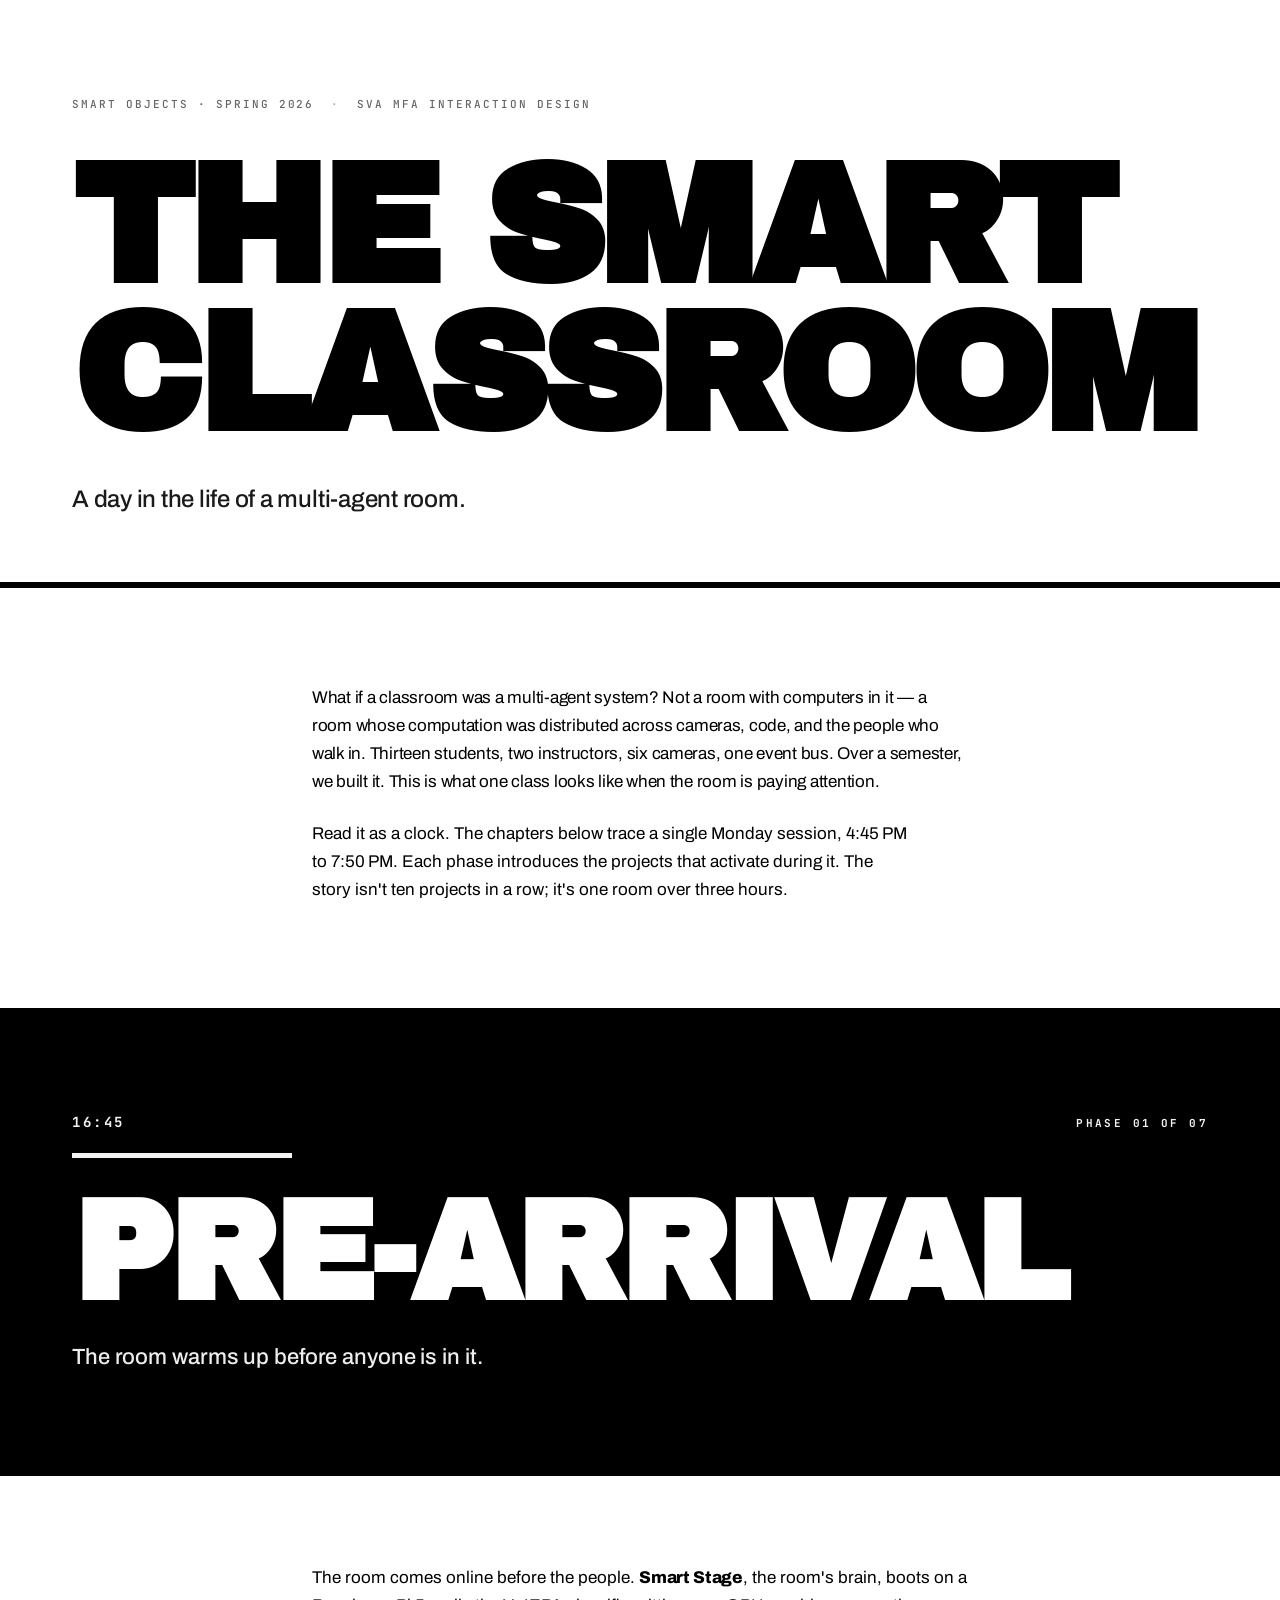
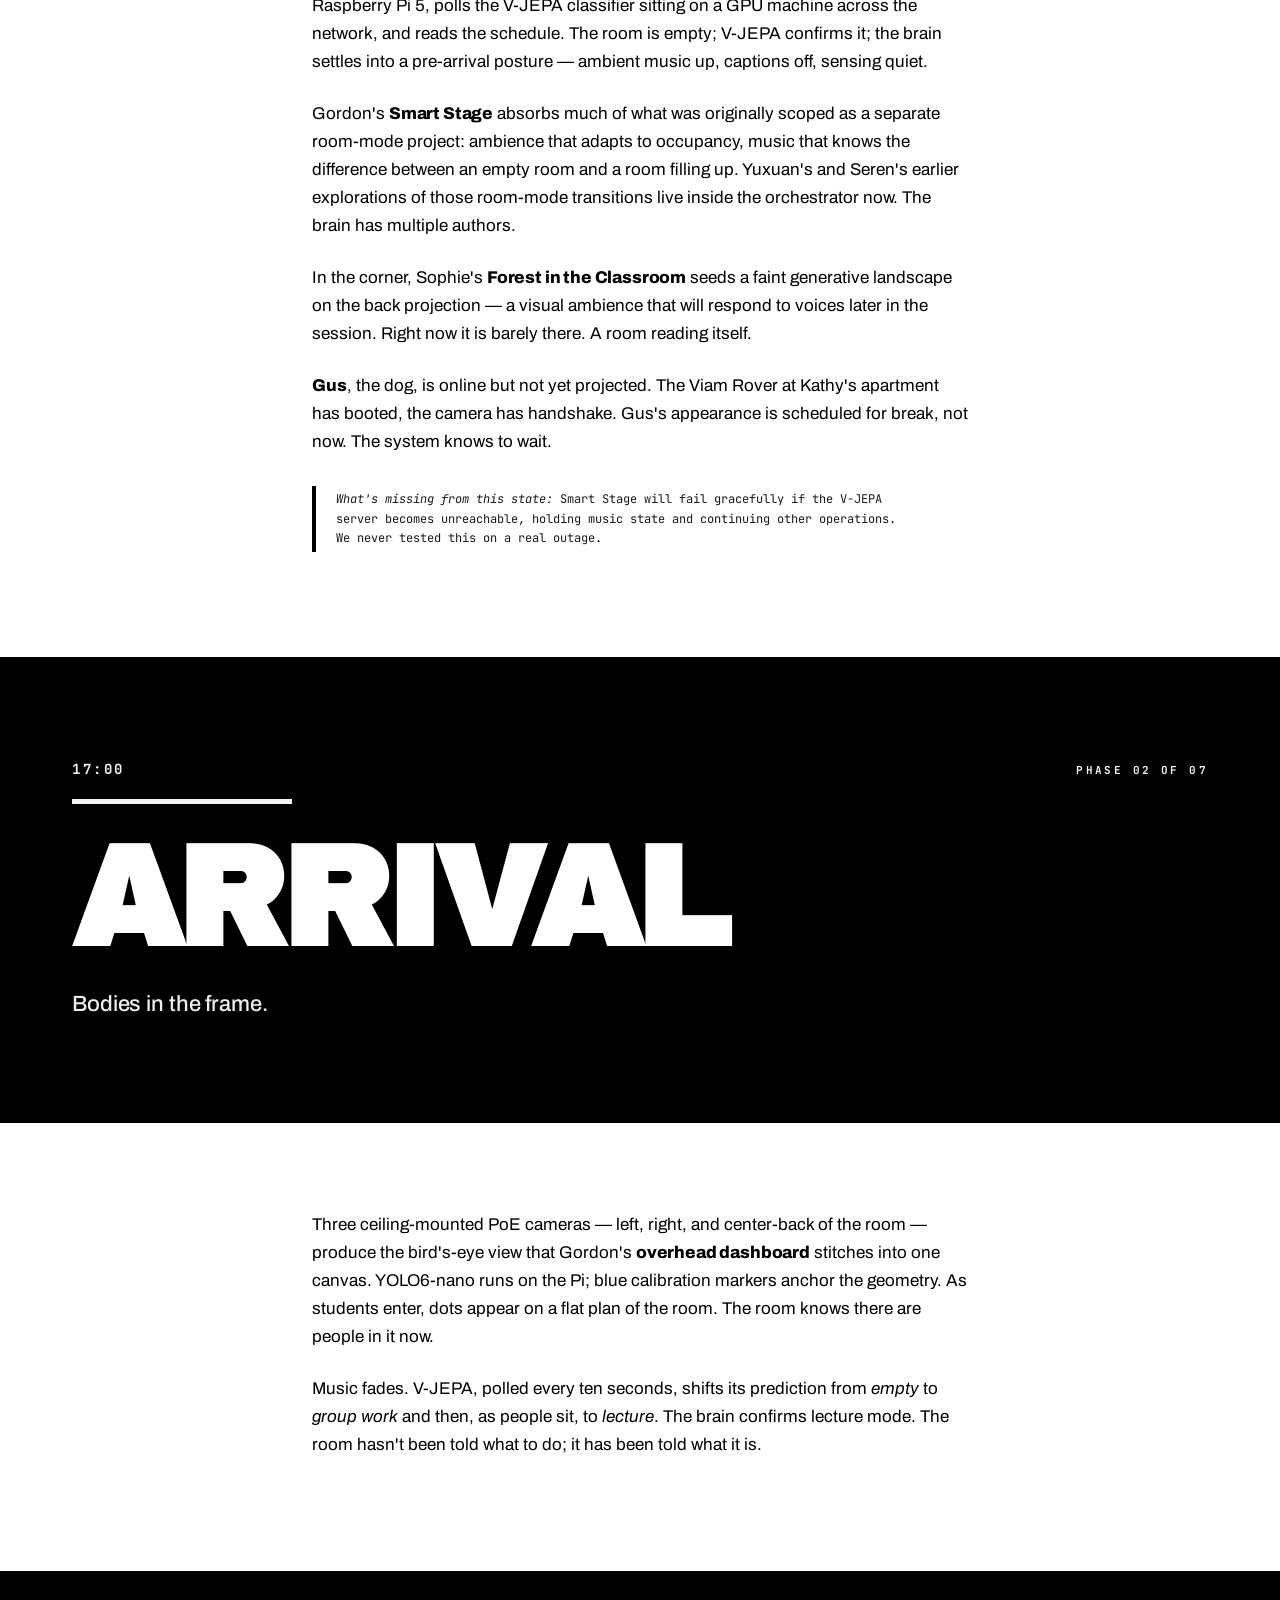
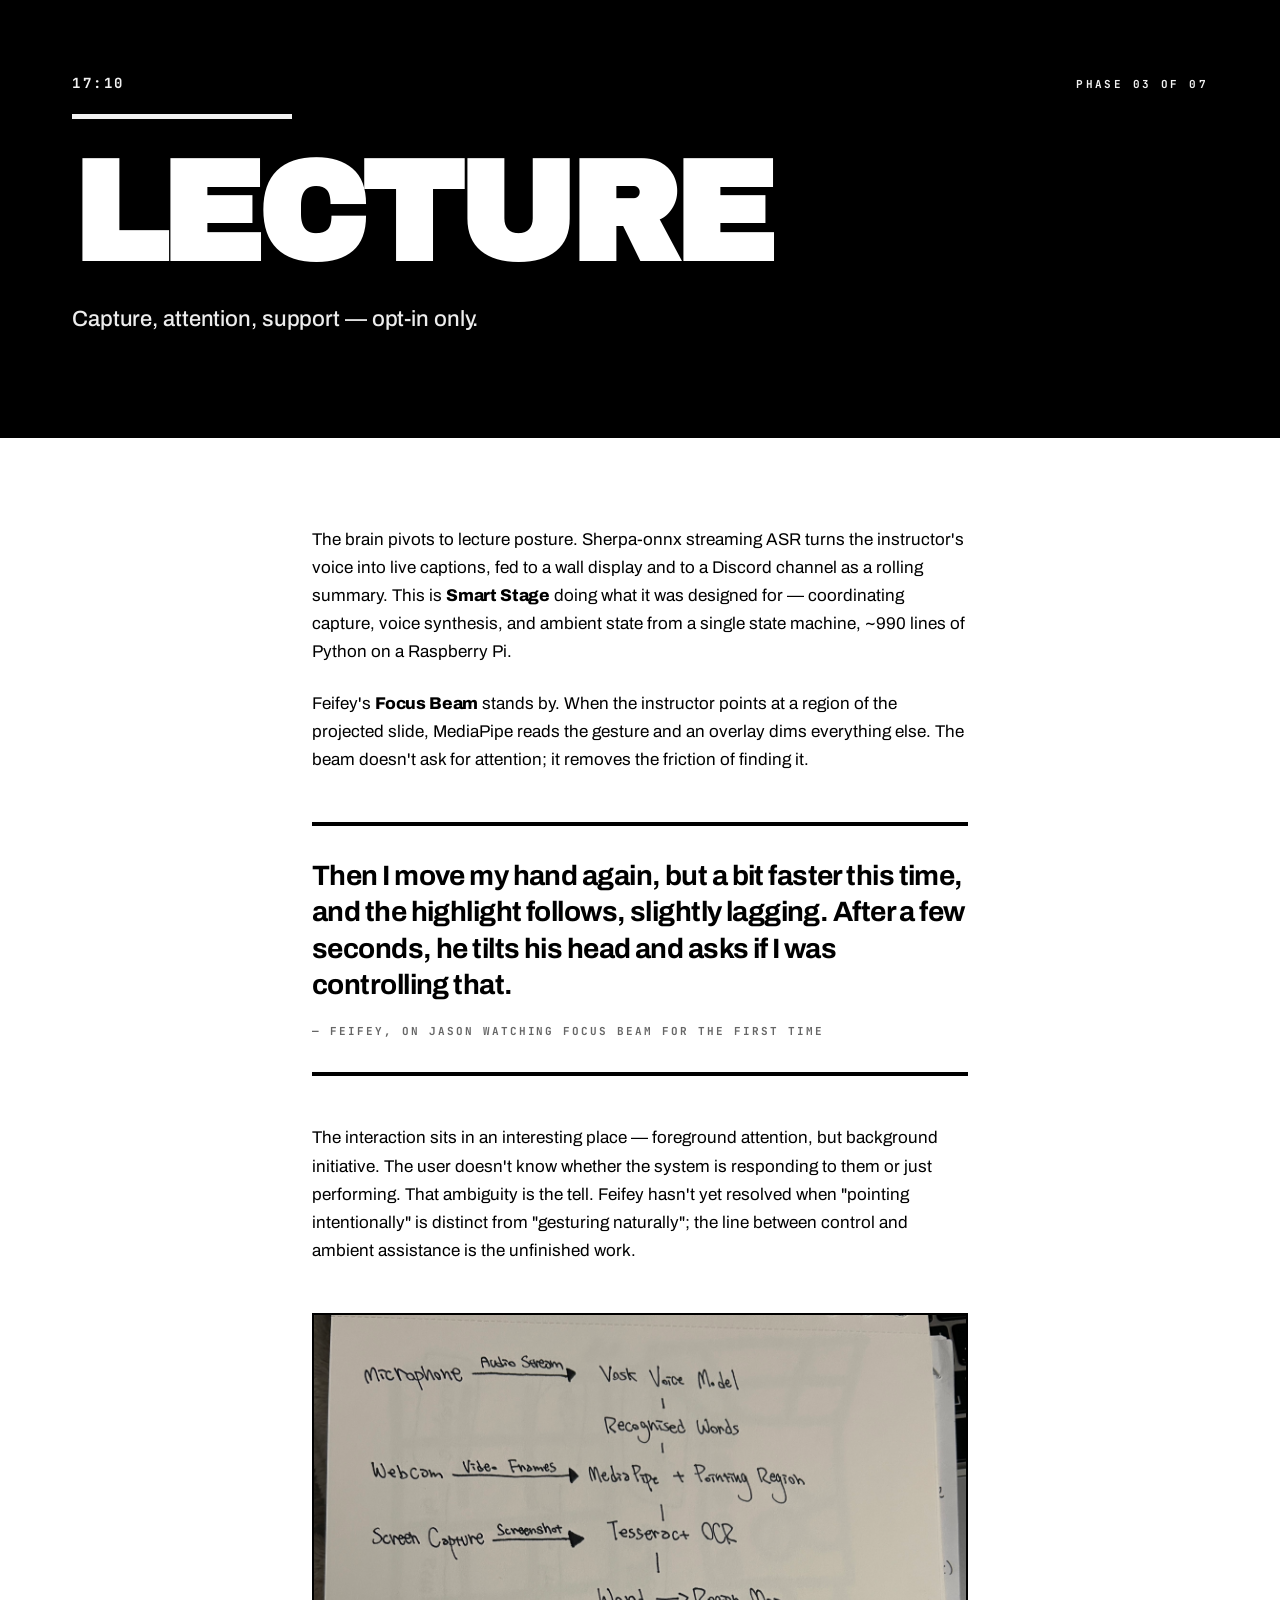
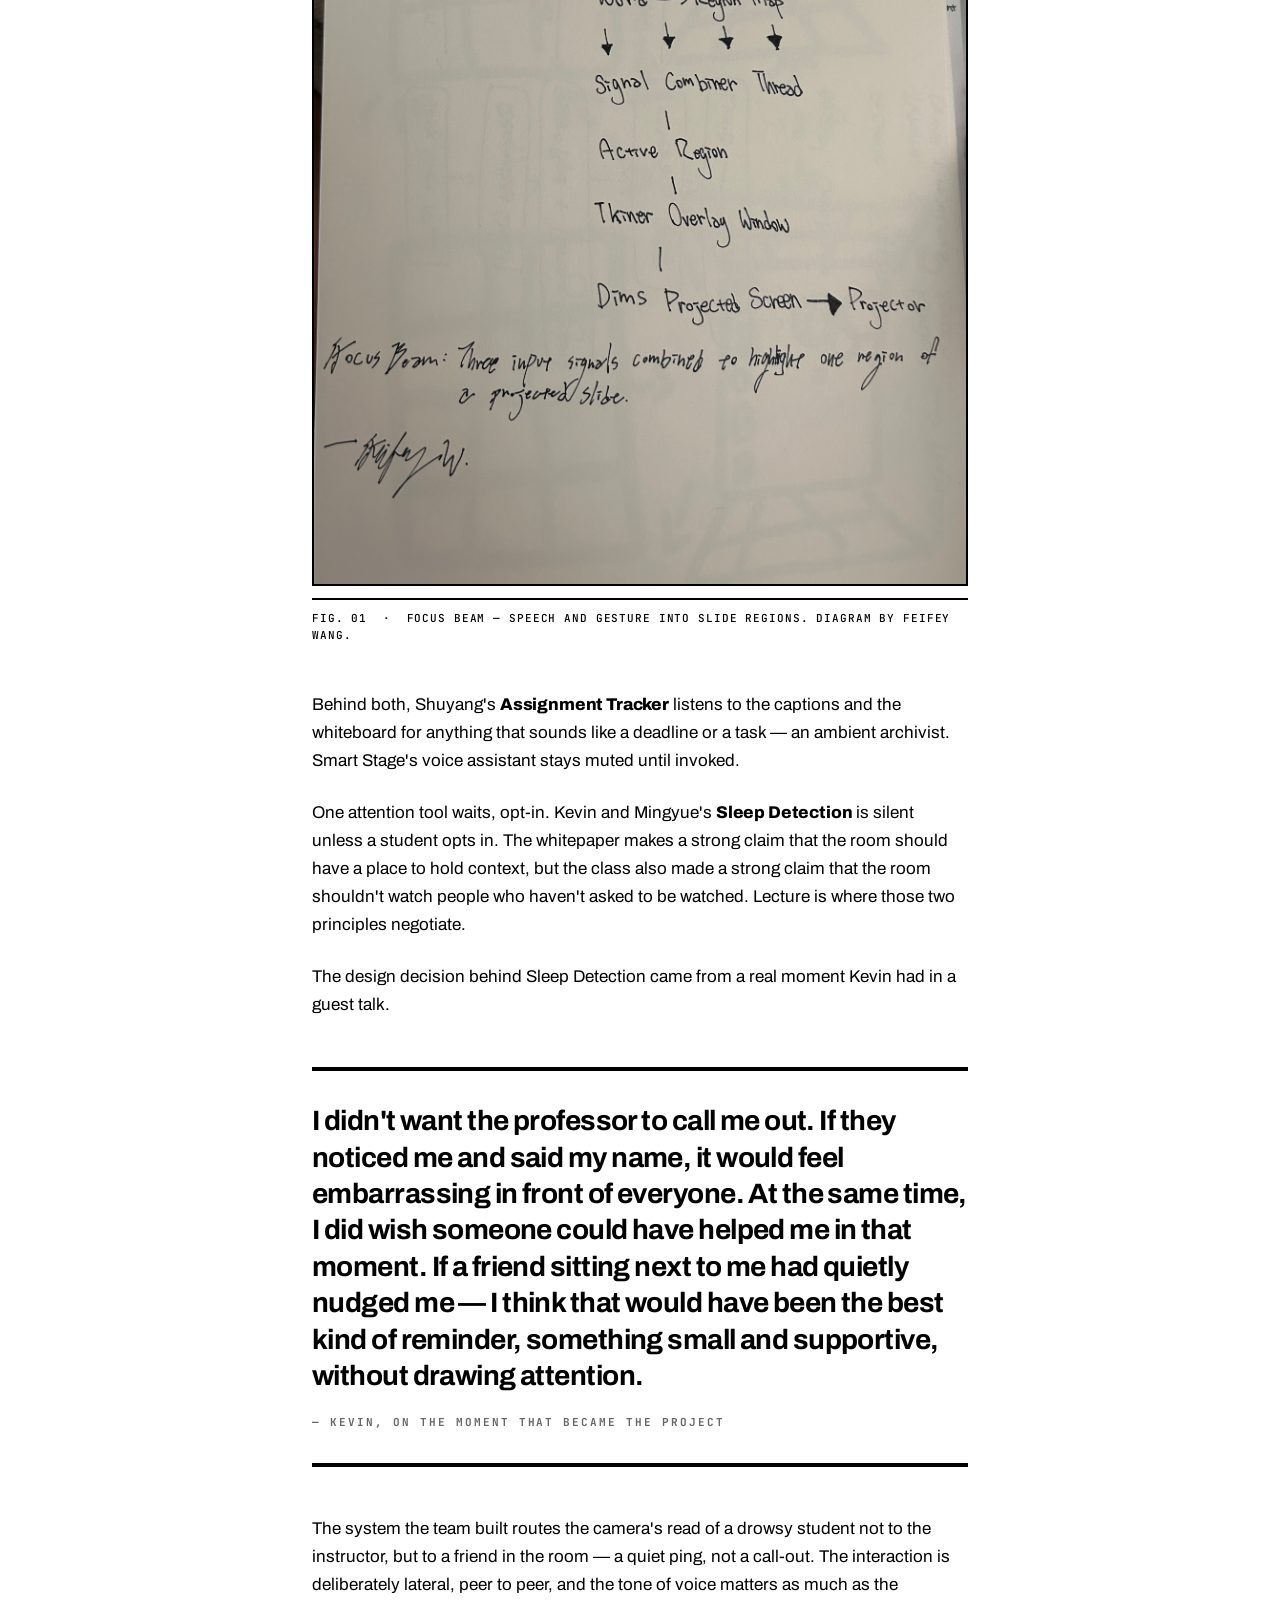
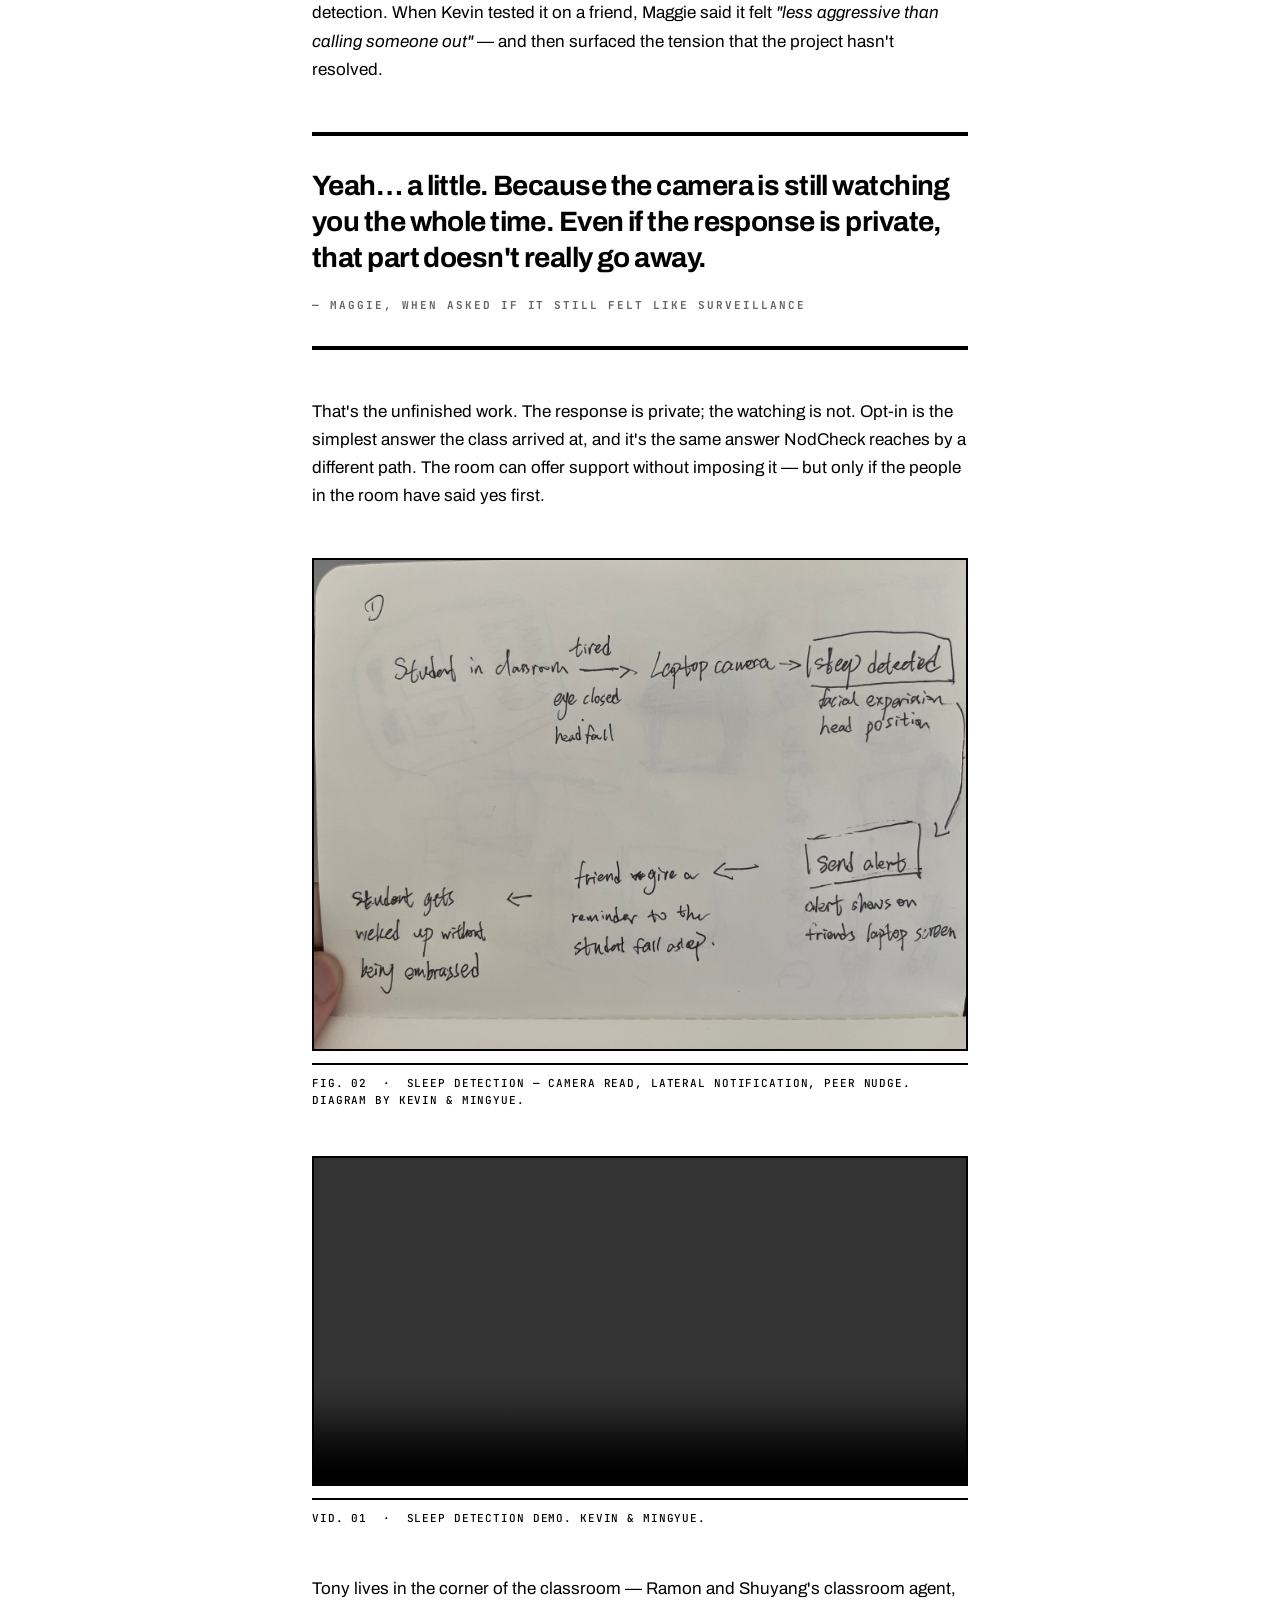
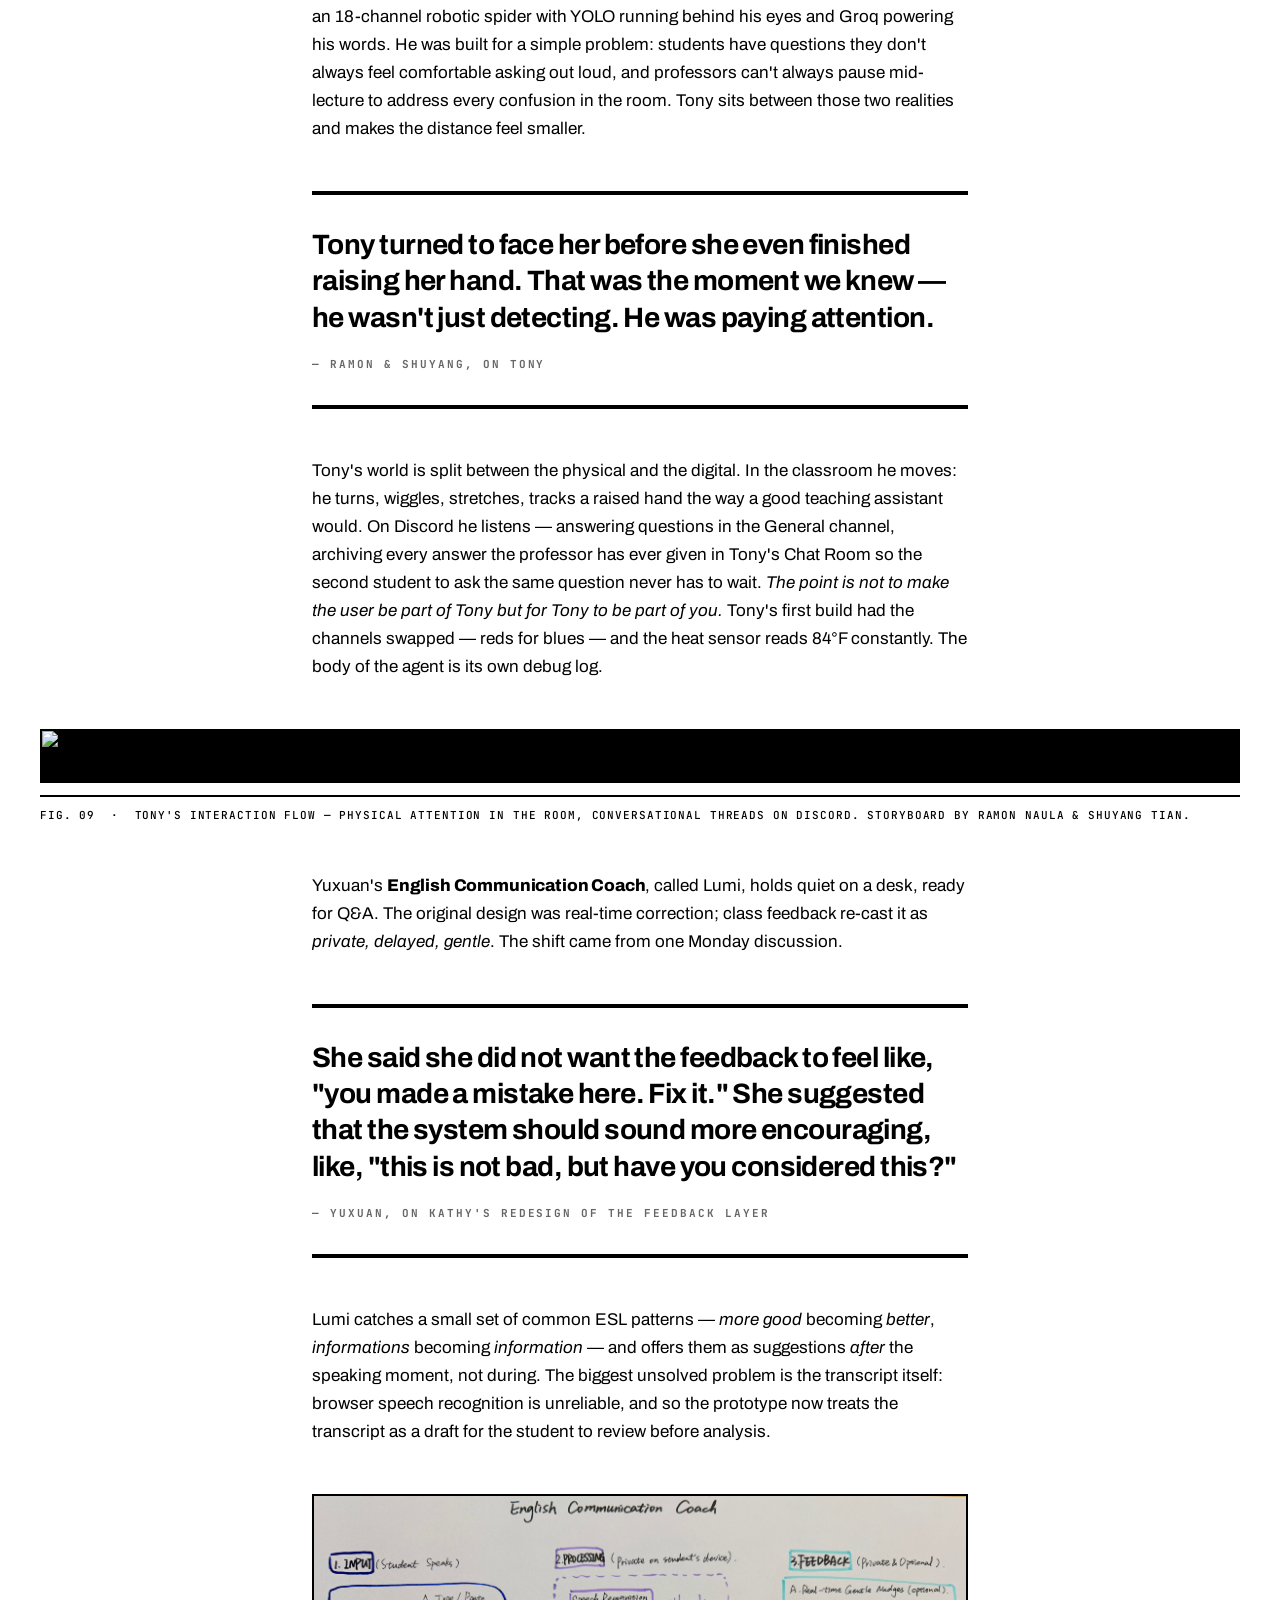
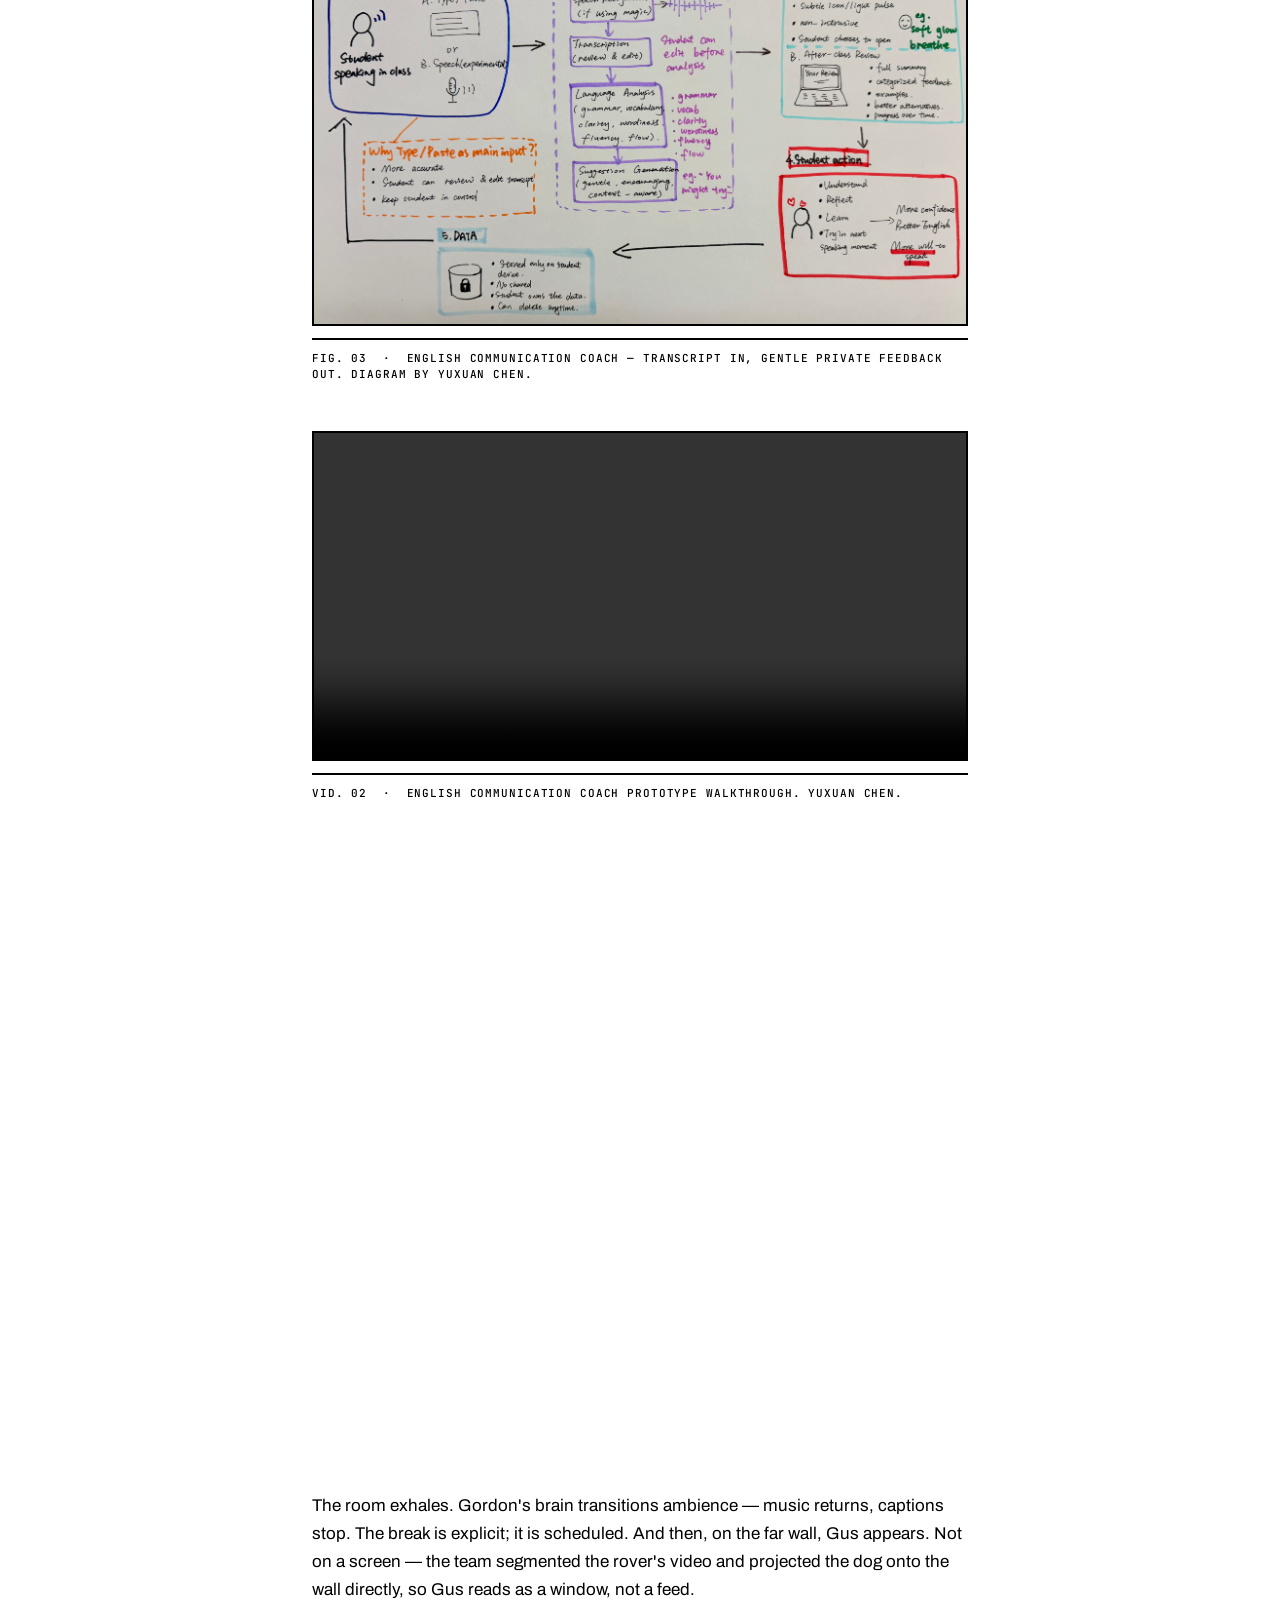
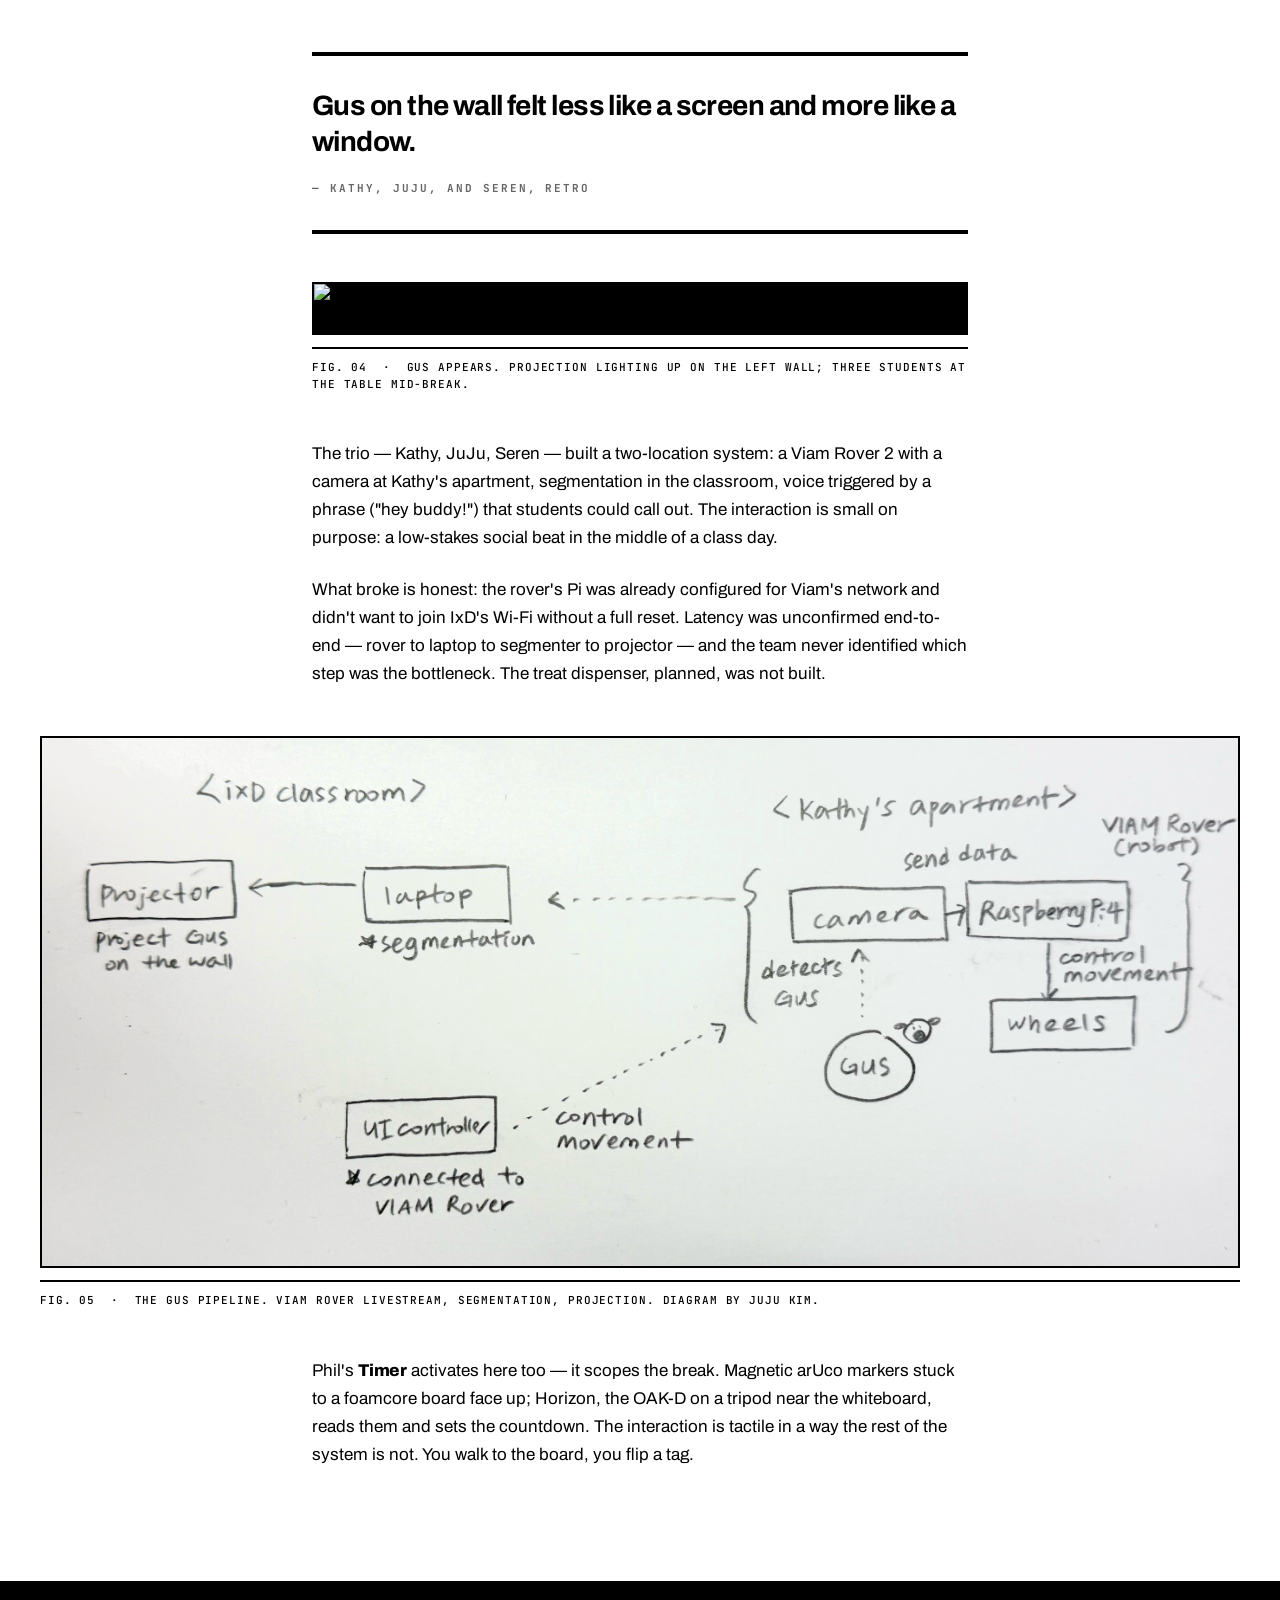
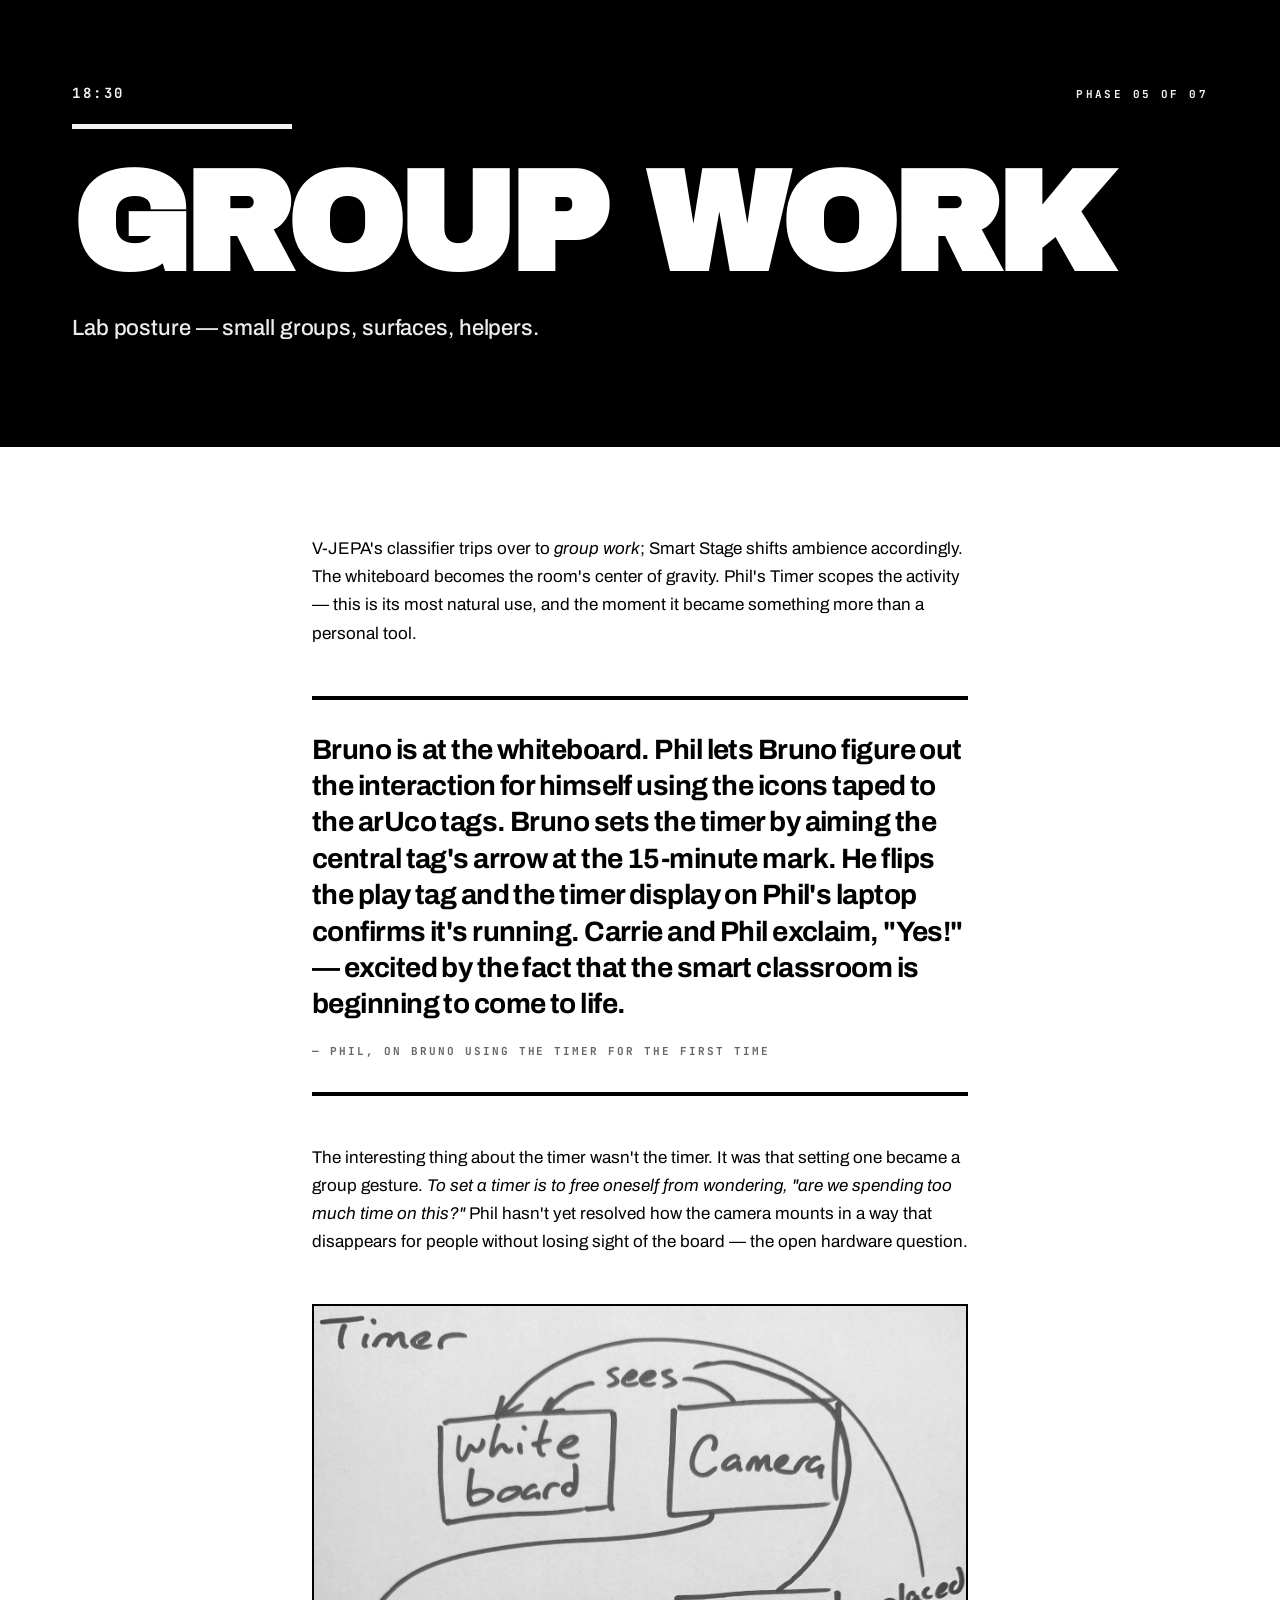
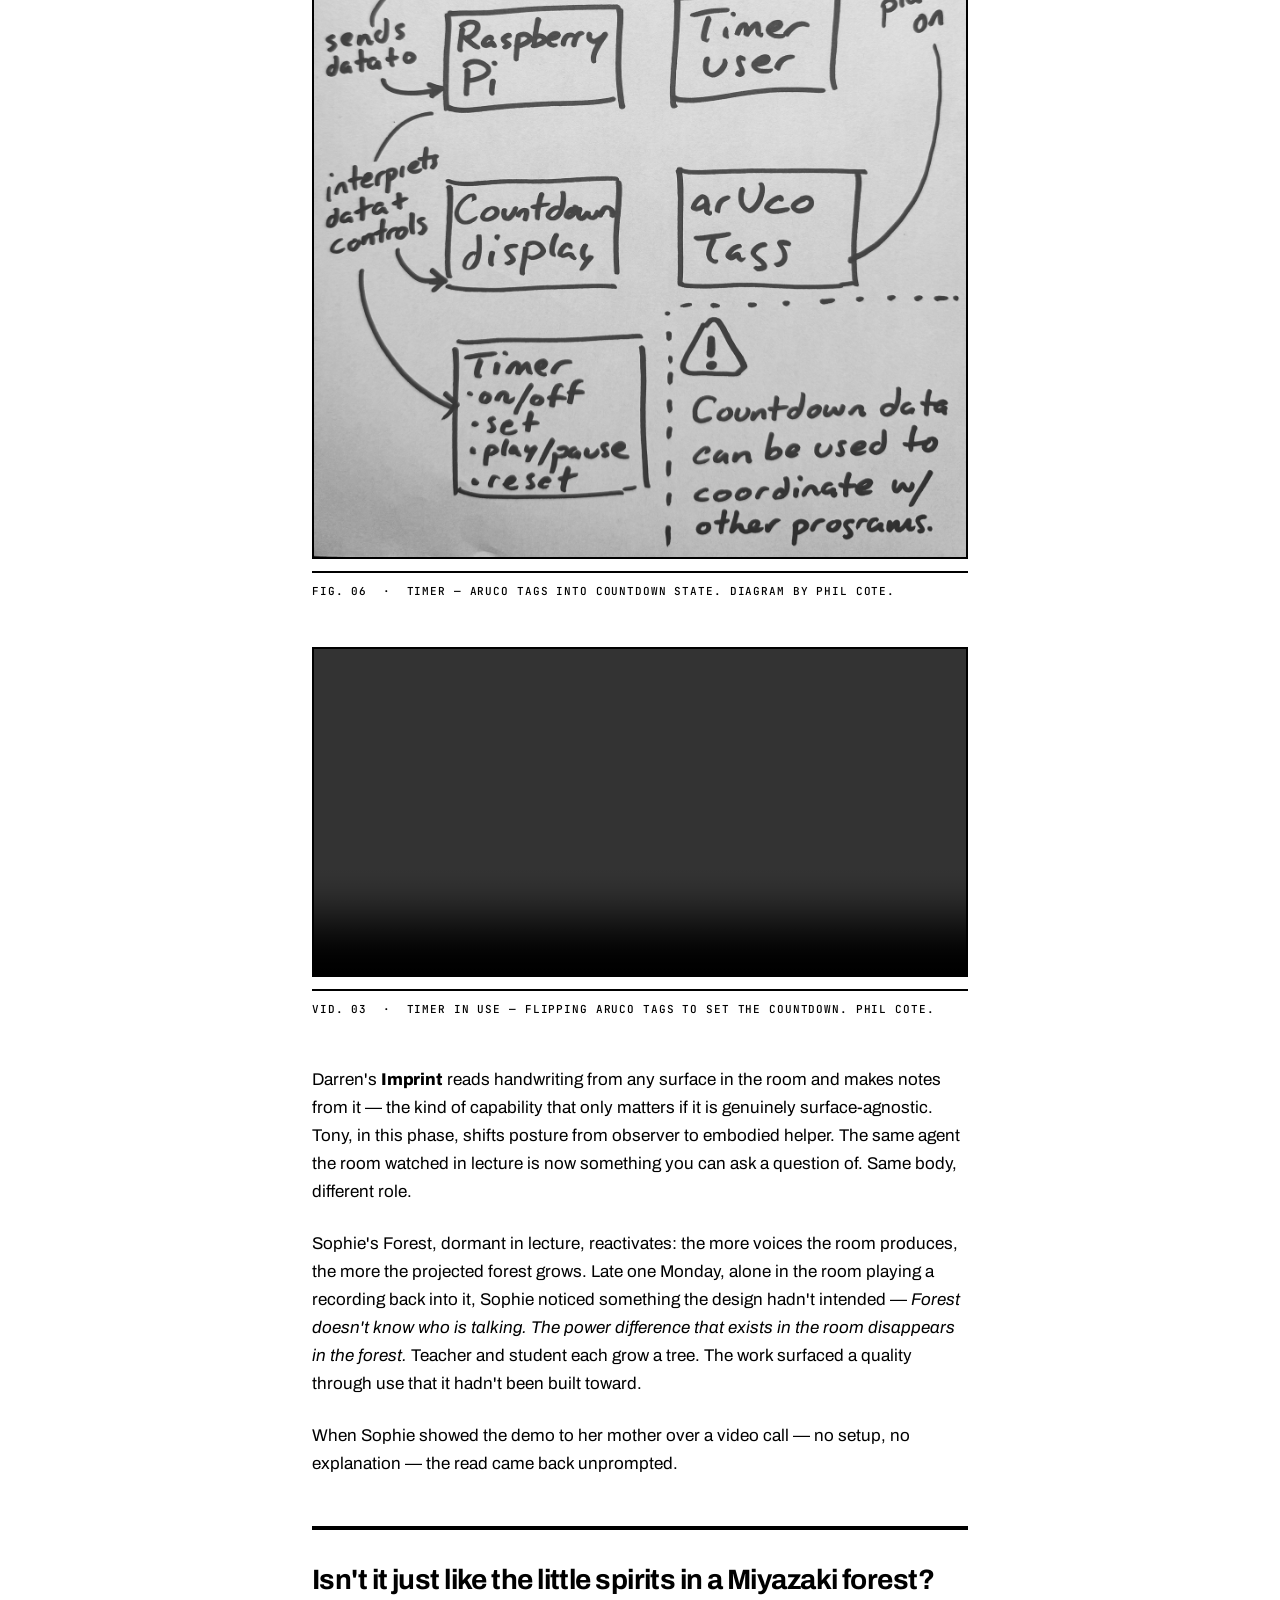
==== commit 850238c8: "rename phase 06: Tech Demo → Labs & Demos - index.html: phase title (h2) and three body references i" ====
--- a/index.html
+++ b/index.html
@@ -252,12 +252,32 @@
       <figcaption>Vid. 01 &nbsp;·&nbsp; Sleep Detection demo. Kevin &amp; Mingyue.</figcaption>
     </figure>
     <p id="tony">
-      Tony &mdash; Ramon and Shuyang's classroom agent &mdash; sits in the back, watching with YOLO and
-      object detection, ready to respond if the room shifts emotional register. Tony is the project
-      that most resists the simulator's tidy categories. <em>The point is not to make the user be part of
-      Tony but for Tony to be part of you.</em> Tony's first build had the channels swapped &mdash; reds for
-      blues &mdash; and the heat sensor reads 84°F constantly. The body of the agent is its own debug log.
-    </p>
+      Tony lives in the corner of the classroom &mdash; Ramon and Shuyang's classroom agent, an
+      18-channel robotic spider with YOLO running behind his eyes and Groq powering his words.
+      He was built for a simple problem: students have questions they don't always feel comfortable
+      asking out loud, and professors can't always pause mid-lecture to address every confusion in
+      the room. Tony sits between those two realities and makes the distance feel smaller.
+    </p>
+    <blockquote>
+      <p>
+        Tony turned to face her before she even finished raising her hand. That was the moment we
+        knew &mdash; he wasn't just detecting. He was paying attention.
+      </p>
+      <cite>&mdash; Ramon &amp; Shuyang, on Tony</cite>
+    </blockquote>
+    <p>
+      Tony's world is split between the physical and the digital. In the classroom he moves: he
+      turns, wiggles, stretches, tracks a raised hand the way a good teaching assistant would. On
+      Discord he listens &mdash; answering questions in the General channel, archiving every answer
+      the professor has ever given in Tony's Chat Room so the second student to ask the same
+      question never has to wait. <em>The point is not to make the user be part of Tony but for Tony
+      to be part of you.</em> Tony's first build had the channels swapped &mdash; reds for blues
+      &mdash; and the heat sensor reads 84°F constantly. The body of the agent is its own debug log.
+    </p>
+    <figure class="figure figure-wide">
+      <img src="assets/diagrams/tony-interaction-flow.jpg" alt="Hand-drawn 7-panel storyboard: Tony scanning the room with YOLO, detecting a raised hand, turning to face the student, then mirroring the interaction across Discord channels.">
+      <figcaption>Fig. 09 &nbsp;·&nbsp; Tony's interaction flow &mdash; physical attention in the room, conversational threads on Discord. Storyboard by Ramon Naula &amp; Shuyang Tian.</figcaption>
+    </figure>
     <p id="grammar-coach">
       Yuxuan's <strong>English Communication Coach</strong>, called Lumi, holds quiet on a desk, ready for Q&amp;A.
       The original design was real-time correction; class feedback re-cast it as <em>private, delayed,
@@ -319,8 +339,8 @@
       <cite>&mdash; Kathy, JuJu, and Seren, retro</cite>
     </blockquote>
     <figure class="figure">
-      <img src="assets/artifacts/virtual-gus-projector02.jpg" alt="Projector setup for Gus presence in the classroom.">
-      <figcaption>Fig. 04 &nbsp;·&nbsp; The projection rig for Gus. Projector and segmented stream wired into the wall.</figcaption>
+      <img src="assets/artifacts/gus-appears-lead.jpeg" alt="Classroom on break: a projection screen on the left wall begins to light up with Gus the dog while three students sit at the long center table.">
+      <figcaption>Fig. 04 &nbsp;·&nbsp; Gus appears. Projection lighting up on the left wall; three students at the table mid-break.</figcaption>
     </figure>
     <p id="gus">
       The trio &mdash; Kathy, JuJu, Seren &mdash; built a two-location system: a Viam Rover 2 with a camera at
@@ -430,7 +450,7 @@
       <span class="phase-time">19:30</span>
       <span class="phase-num">Phase 06 of 07</span>
     </div>
-    <h2 class="phase-title">Tech Demo</h2>
+    <h2 class="phase-title">Labs &amp; Demos</h2>
     <p class="phase-sub">Focused work, demos, and opt-in checks.</p>
   </div>
 </section>
@@ -444,7 +464,7 @@
       class seated reads identically as <em>lecture</em> from the camera angle.)
     </p>
     <p>
-      Tech demos are a particular kind of attention test. The instructor is walking the room through
+      Demos are a particular kind of attention test. The instructor is walking the room through
       how something works &mdash; how to set up Node, how a sensor pipeline fits together, how an ambient
       system listens without being seen &mdash; and the room either follows or doesn't. Most rooms don't
       say which.
@@ -468,7 +488,7 @@
       head shake &mdash; should be enough to make it legible.
     </p>
     <p>
-      In Tech Demo posture, NodCheck opens a short comprehension window tied to a question and
+      In Labs &amp; Demos posture, NodCheck opens a short comprehension window tied to a question and
       accumulates yes-nods and head-shakes on the instructor's screen. The interaction is simple
       and physical &mdash; you don't have to interrupt, raise your hand, or admit anything in front of
       the room. You just nod or don't.
@@ -478,7 +498,7 @@
       either students or instructor to reach. Multi-user sensing isn't built yet. The version Kathy
       wants &mdash; multiple students at once, totals displayed on the instructor's device, the trigger
       placed somewhere both parties can find &mdash; is the clearest path forward, and it's the version
-      the Tech Demo phase actually needs.
+      the Labs &amp; Demos phase actually needs.
     </p>
   </div>
 </section>
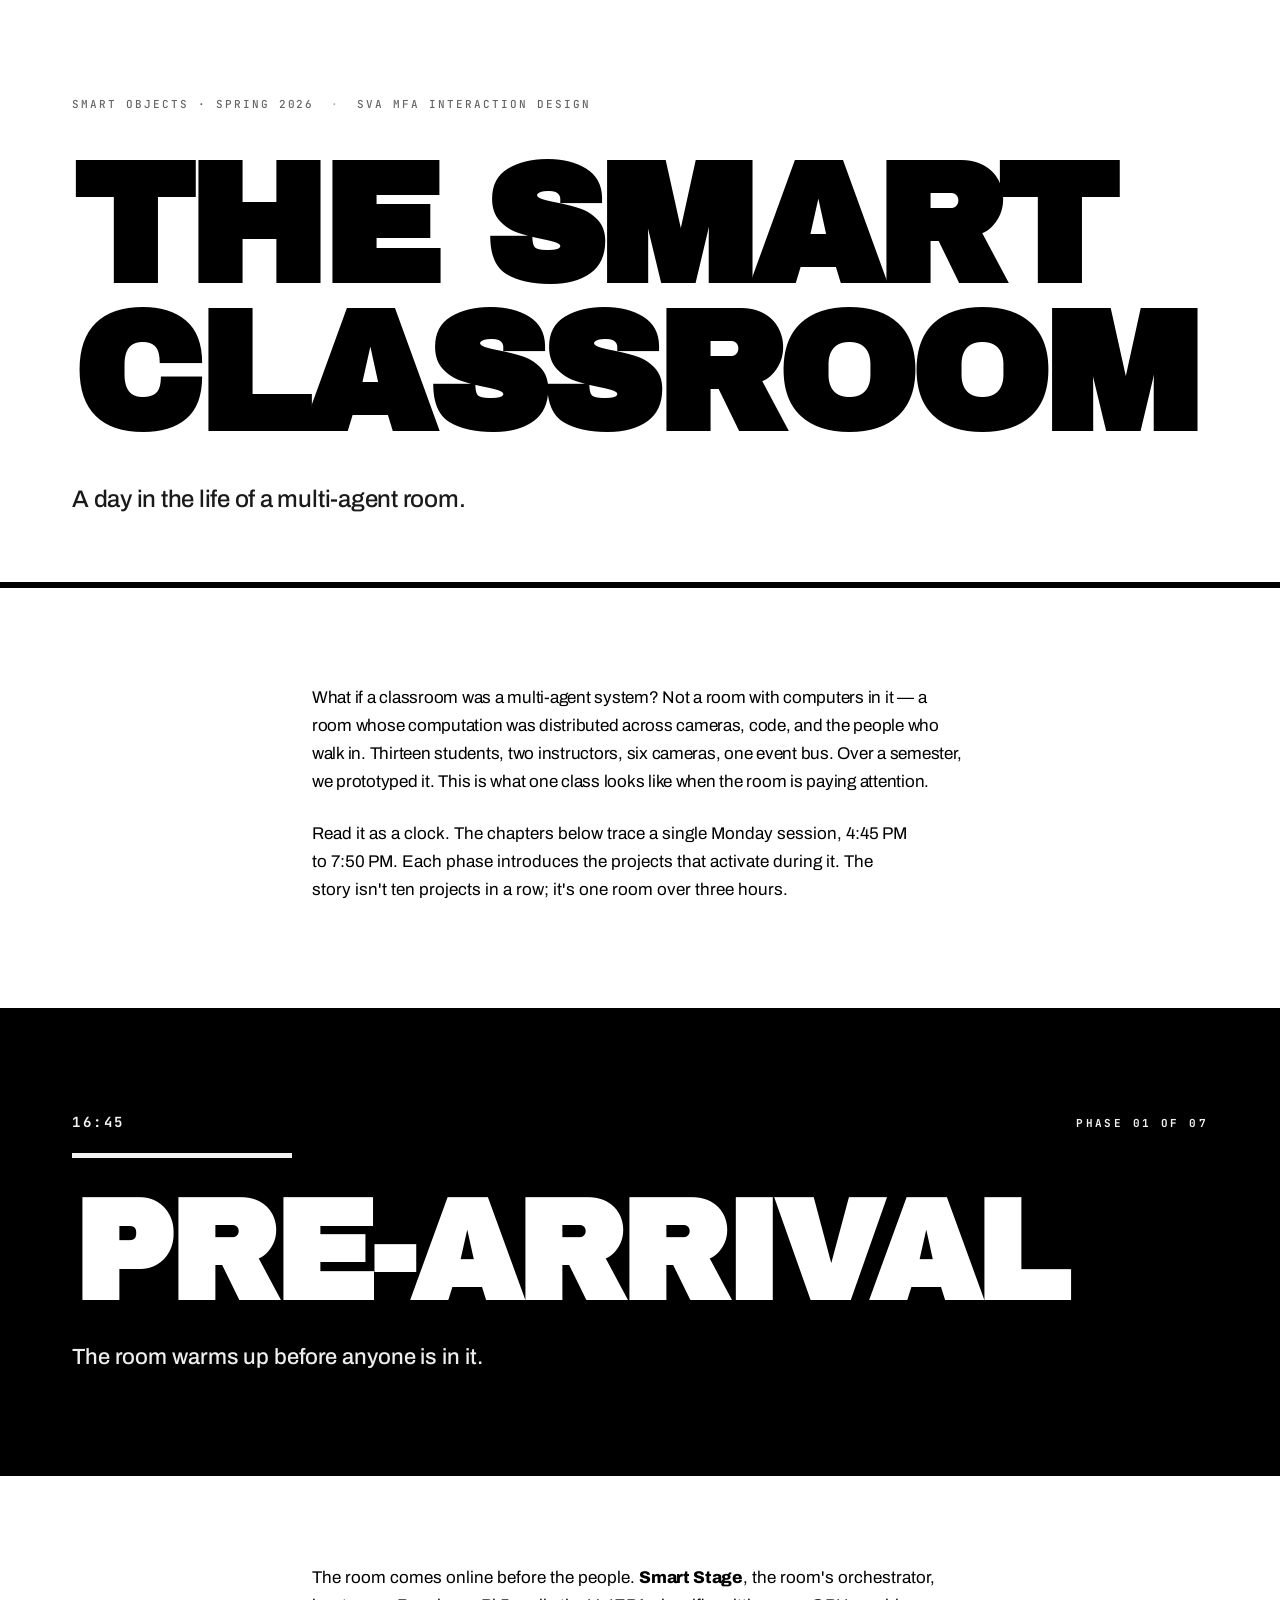
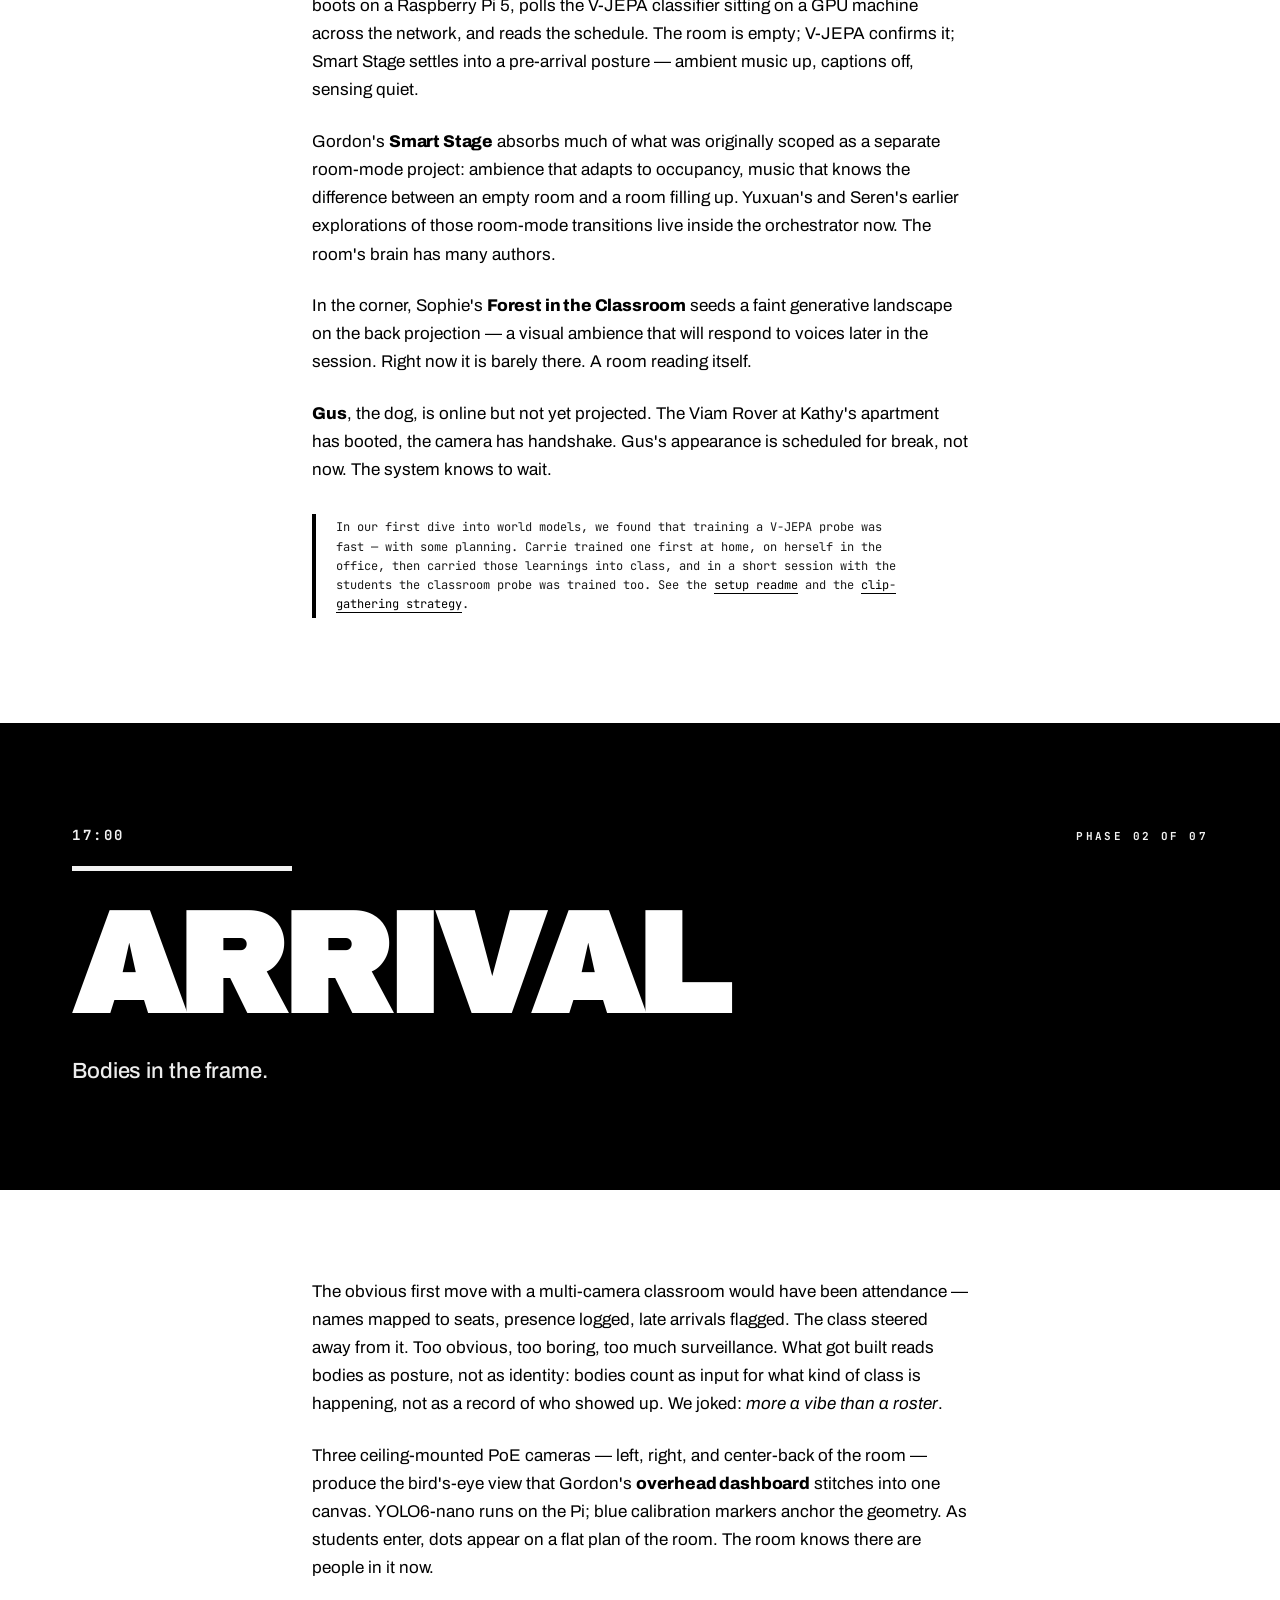
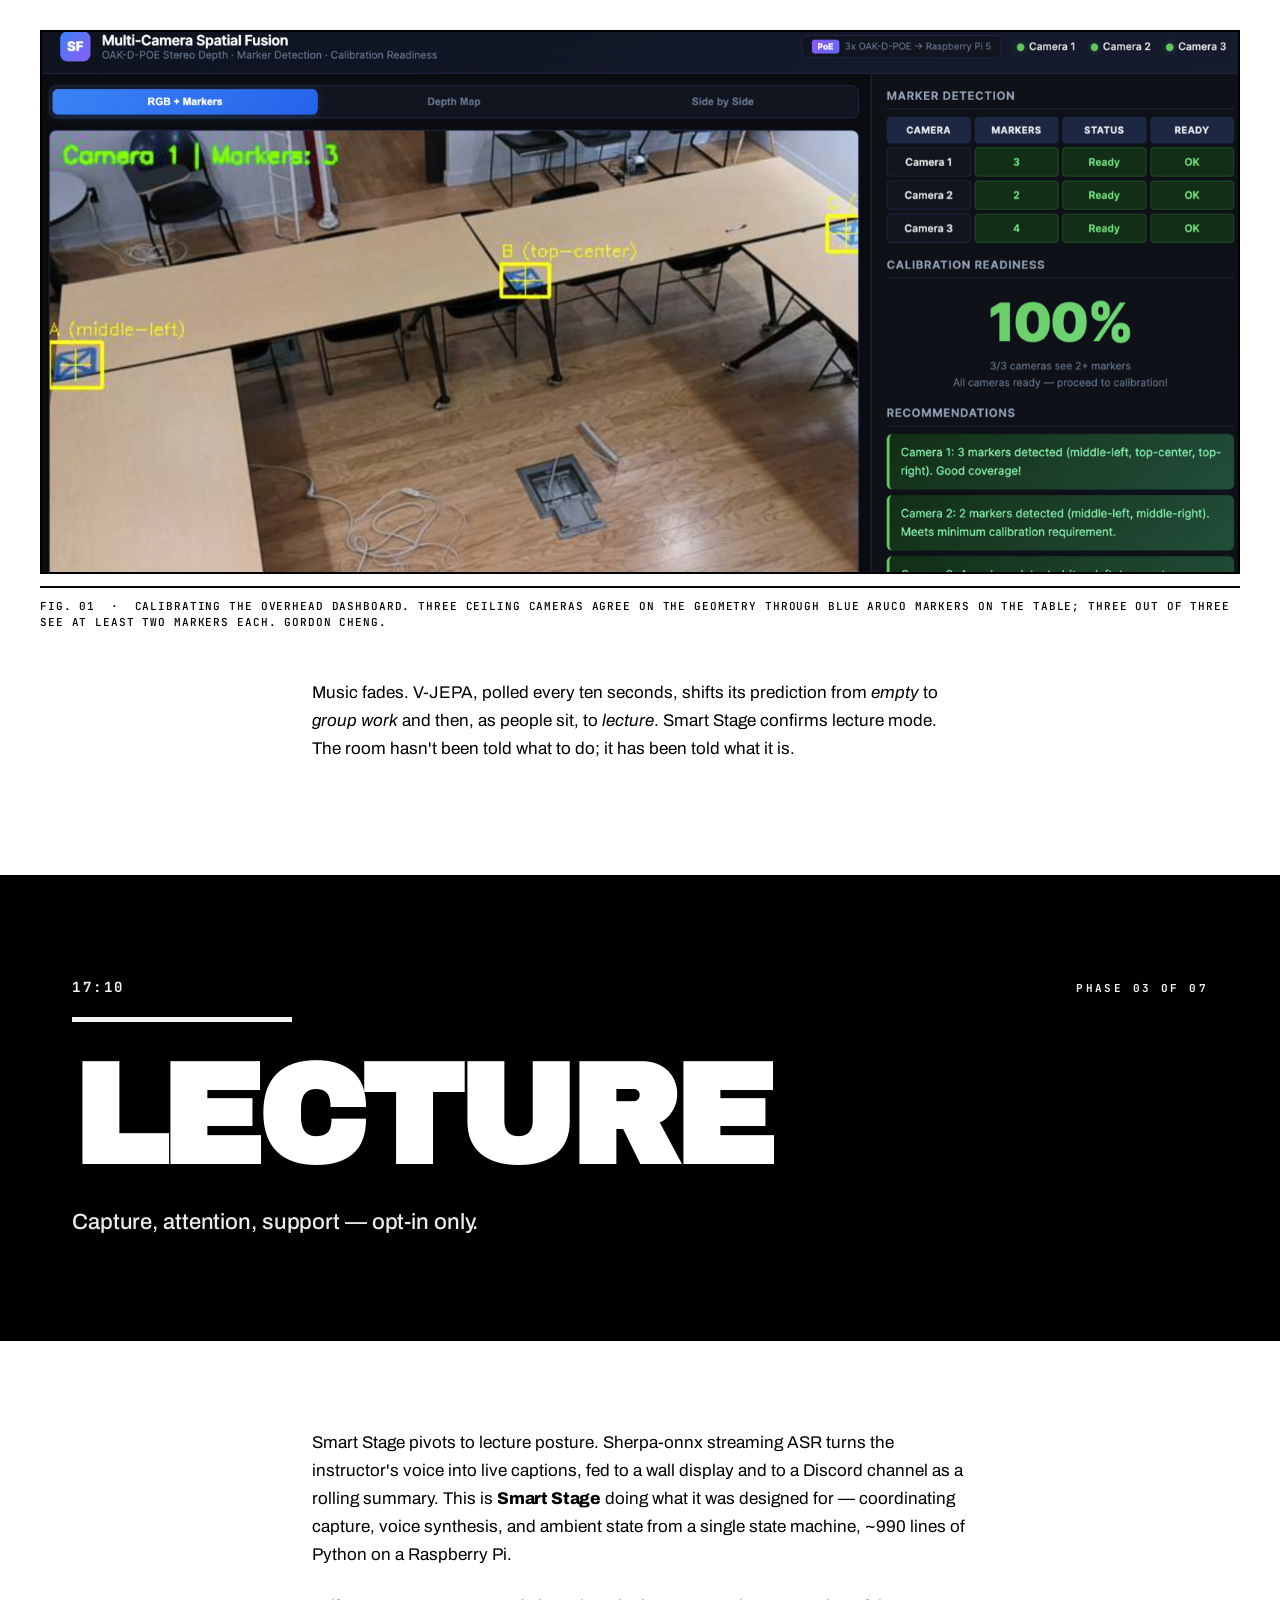
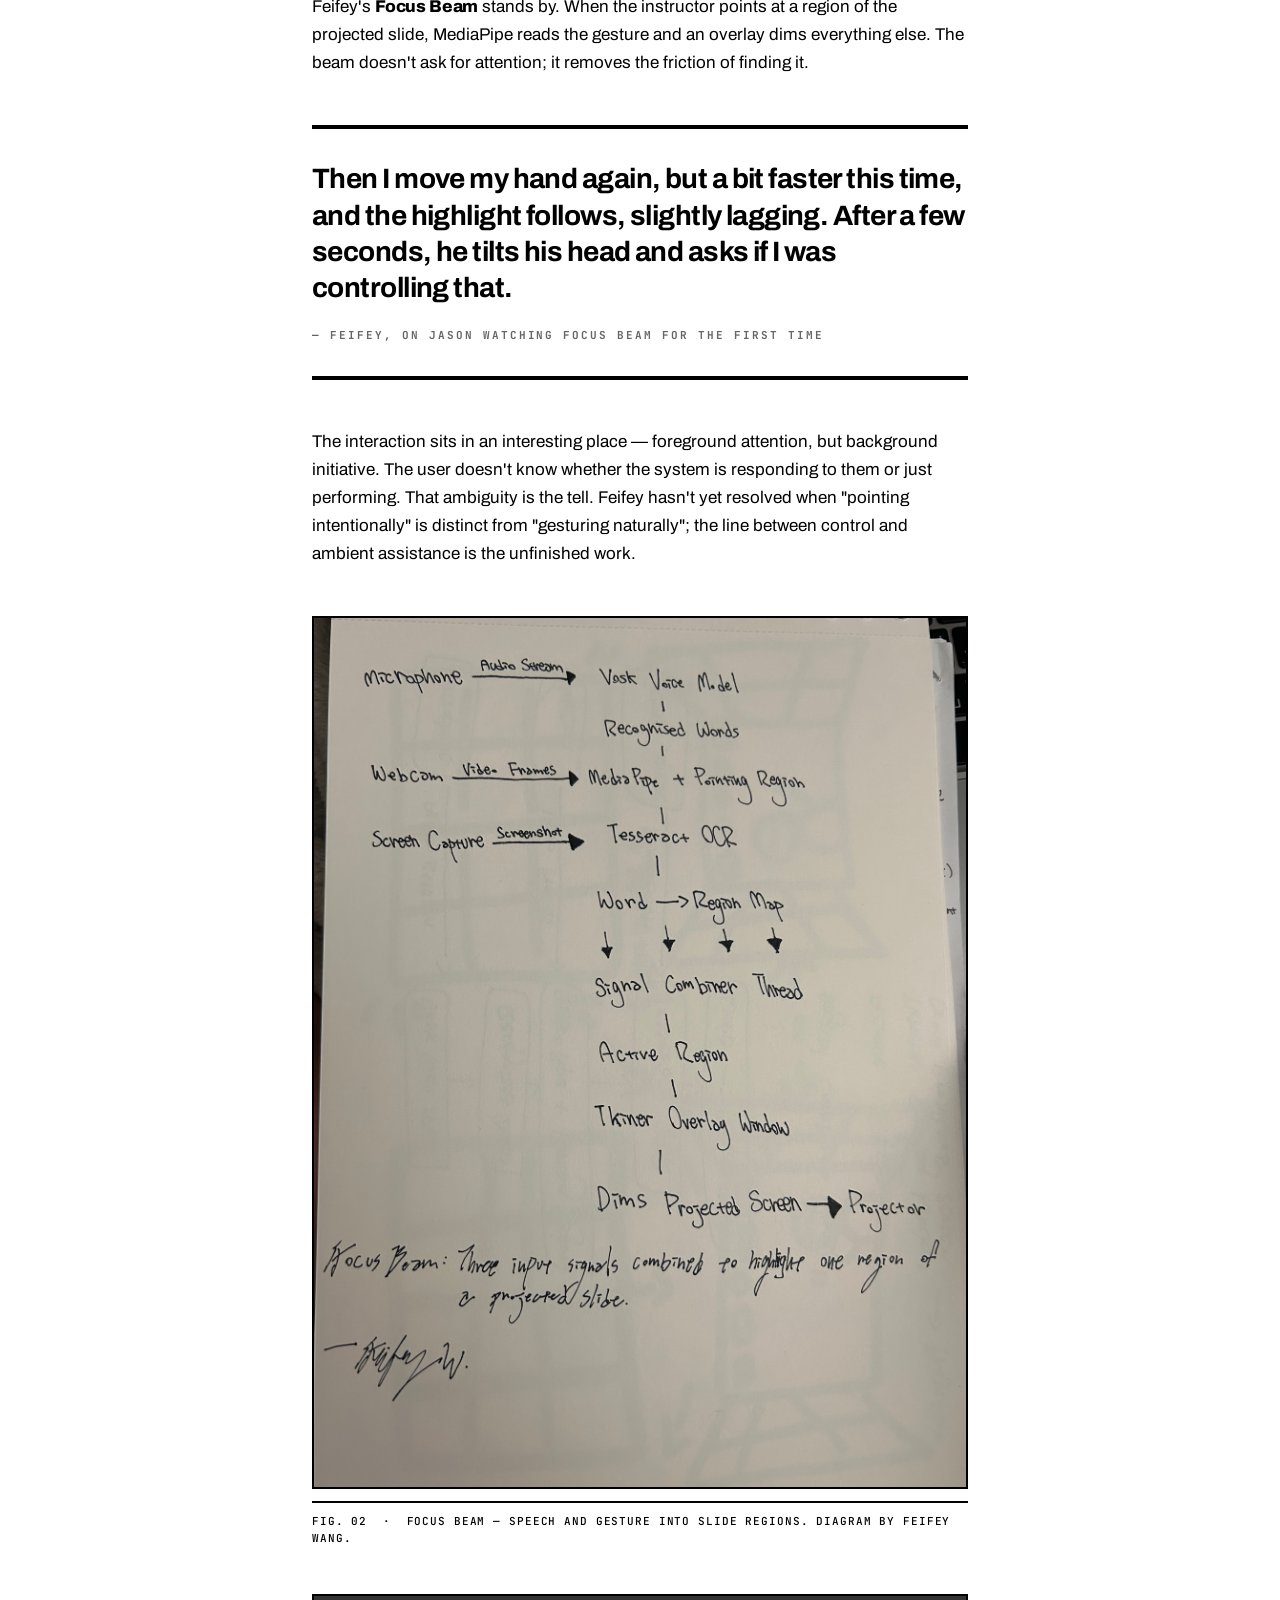
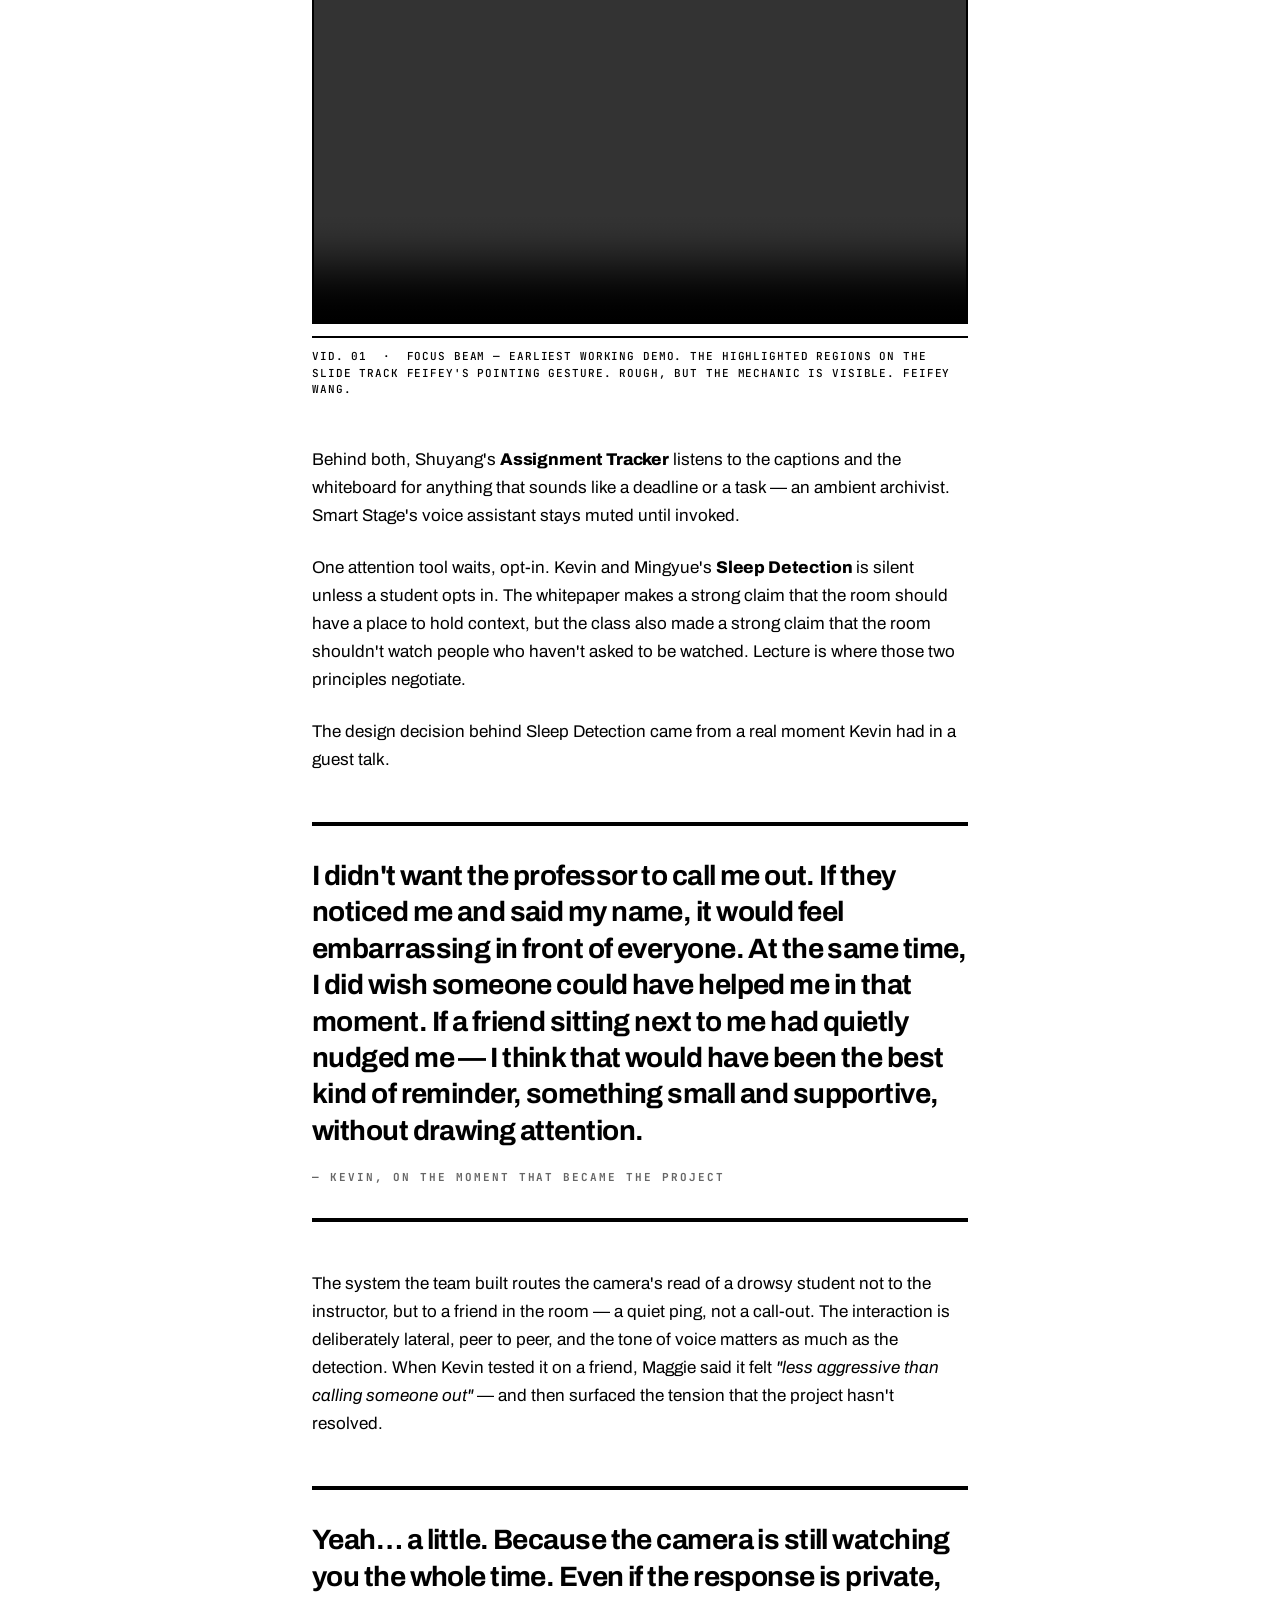
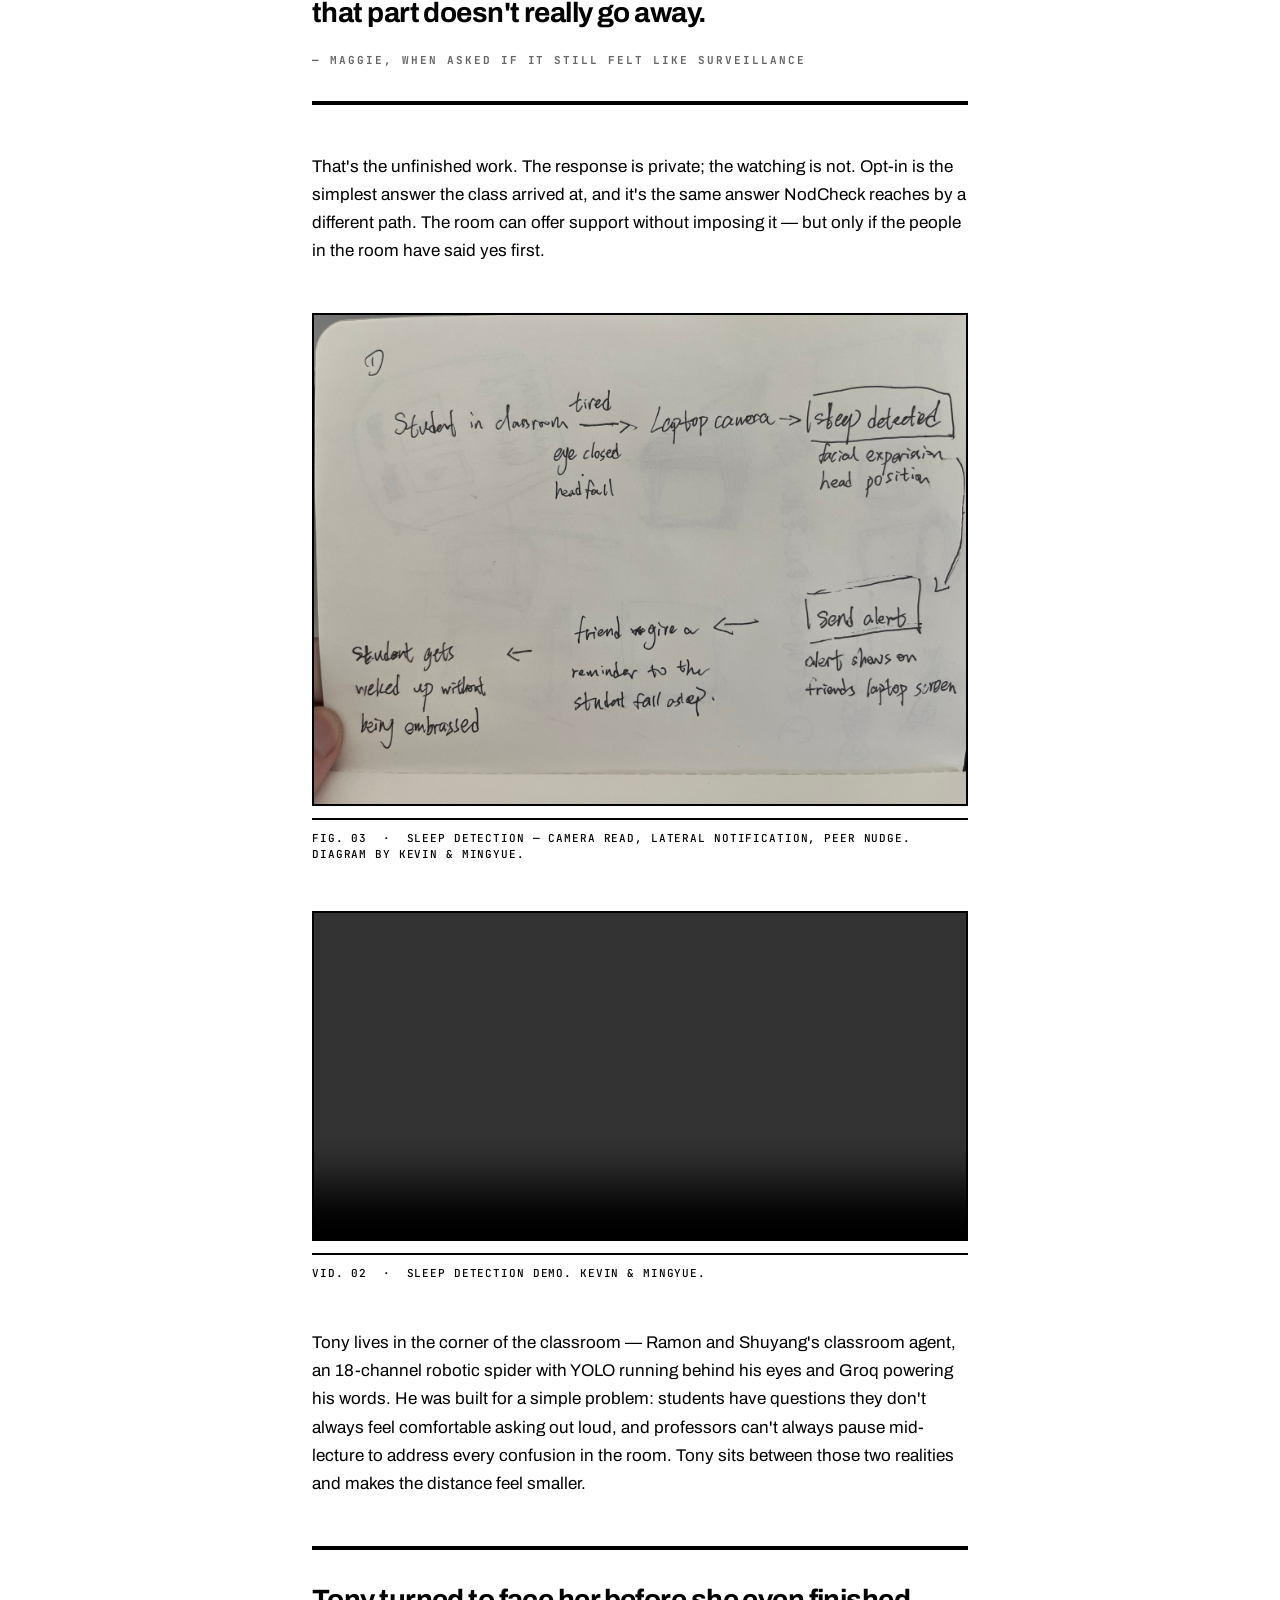
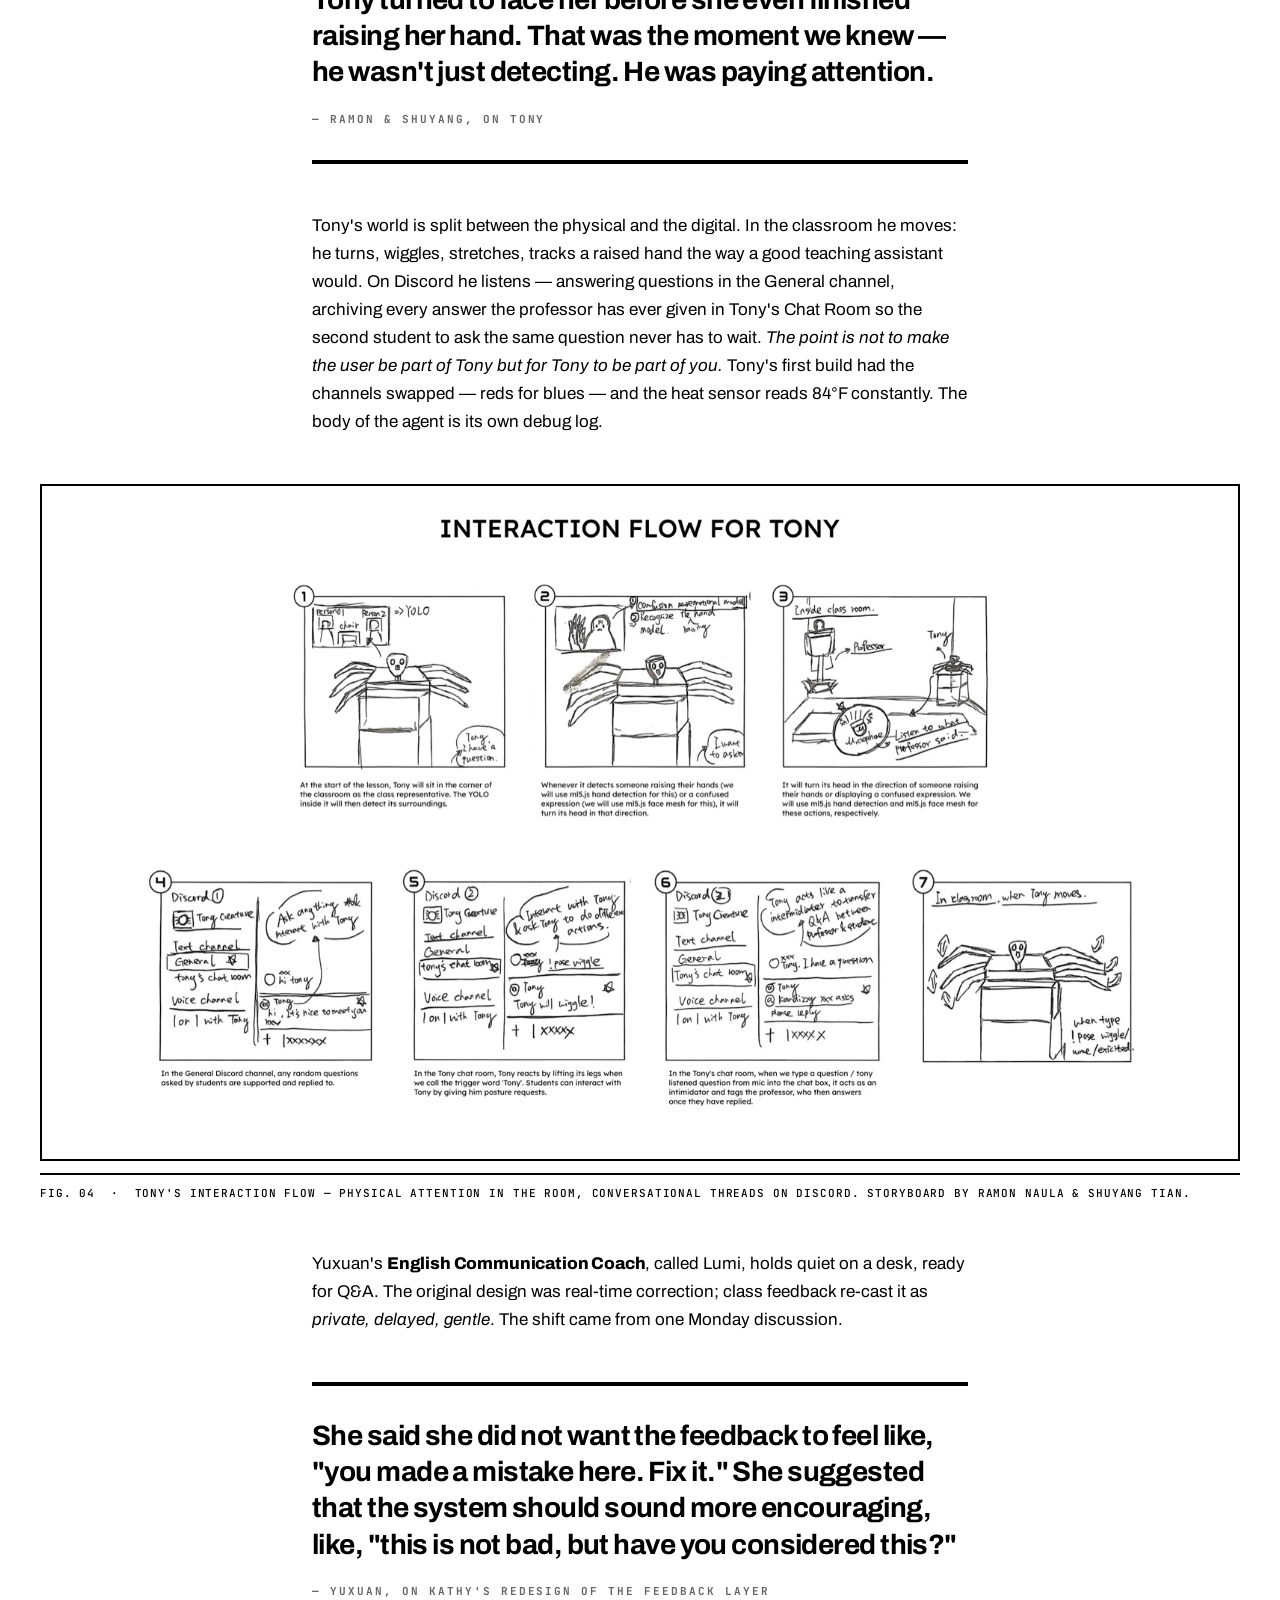
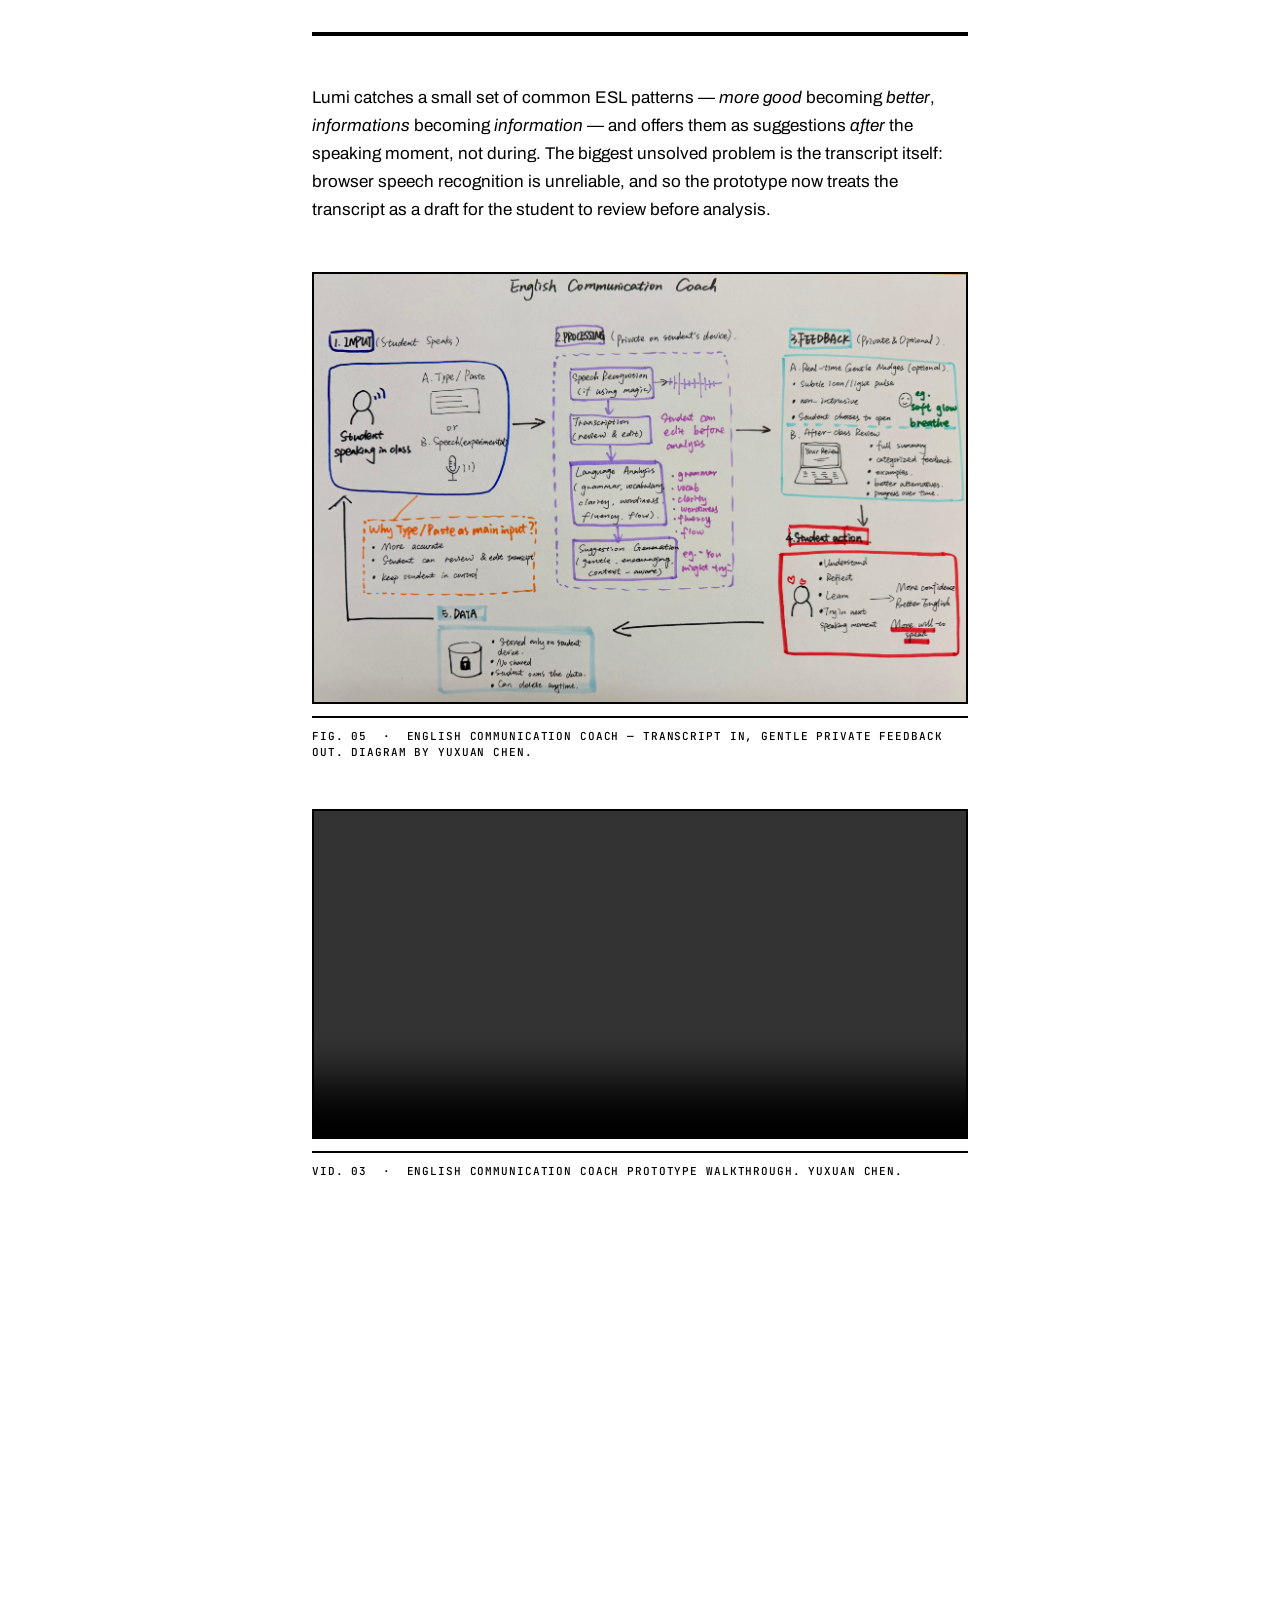
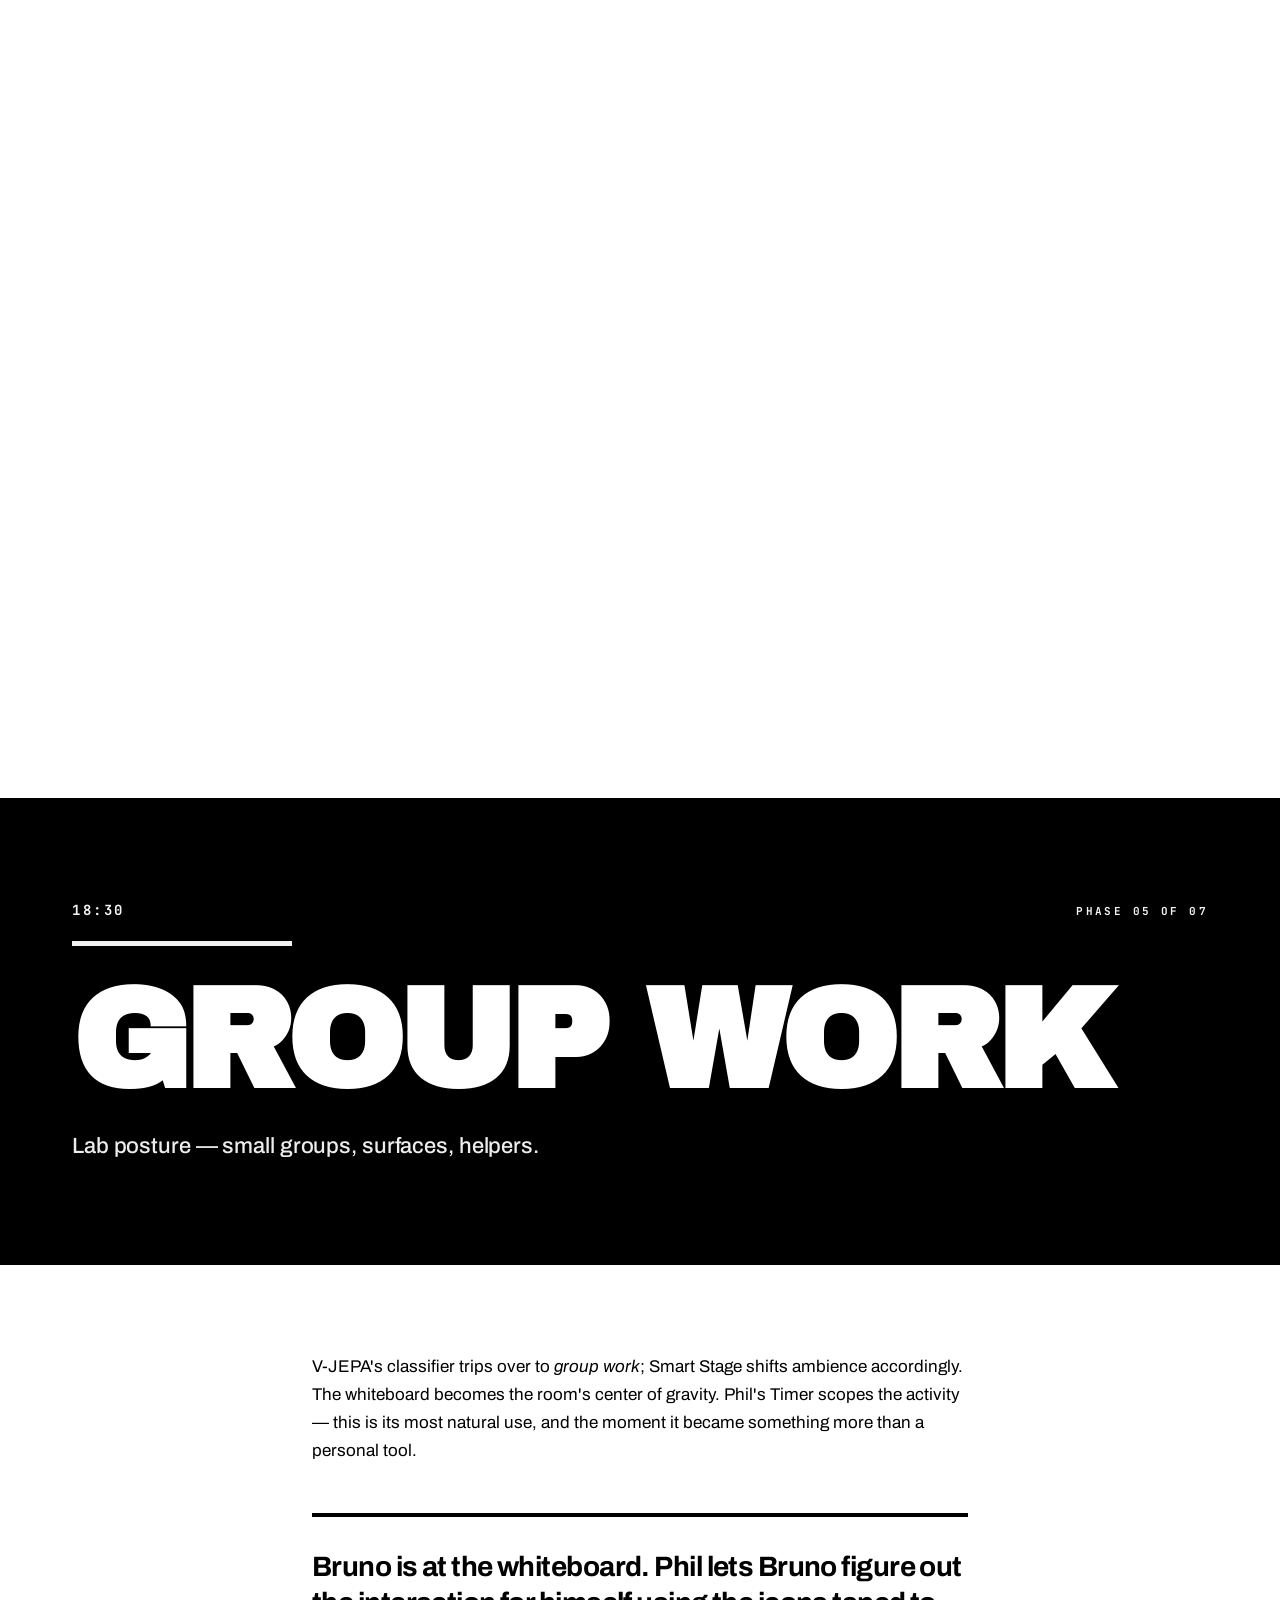
==== commit 9555ae0a: "add story assets and update index.html new assets: - assets/artifacts/gordon-overhead-calibration.pn" ====
--- a/index.html
+++ b/index.html
@@ -73,7 +73,7 @@
     <p class="lede">
       What if a classroom was a multi-agent system? Not a room with computers in it &mdash; a room whose computation
       was distributed across cameras, code, and the people who walk in. Thirteen students, two instructors,
-      six cameras, one event bus. Over a semester, we built it. This is what one class looks like when the
+      six cameras, one event bus. Over a semester, we prototyped it. This is what one class looks like when the
       room is paying attention.
     </p>
     <p class="lede-runner">
@@ -99,16 +99,16 @@
 <section class="chapter">
   <div class="container">
     <p>
-      The room comes online before the people. <strong>Smart Stage</strong>, the room's brain, boots on a Raspberry&nbsp;Pi&nbsp;5,
-      polls the V-JEPA classifier sitting on a GPU machine across the network, and reads the schedule.
-      The room is empty; V-JEPA confirms it; the brain settles into a pre-arrival posture &mdash; ambient
-      music up, captions off, sensing quiet.
+      The room comes online before the people. <strong>Smart Stage</strong>, the room's orchestrator,
+      boots on a Raspberry&nbsp;Pi&nbsp;5, polls the V-JEPA classifier sitting on a GPU machine across
+      the network, and reads the schedule. The room is empty; V-JEPA confirms it; Smart Stage settles
+      into a pre-arrival posture &mdash; ambient music up, captions off, sensing quiet.
     </p>
     <p id="smart-stage">
       Gordon's <strong>Smart Stage</strong> absorbs much of what was originally scoped as a separate room-mode
       project: ambience that adapts to occupancy, music that knows the difference between an empty
       room and a room filling up. Yuxuan's and Seren's earlier explorations of those room-mode
-      transitions live inside the orchestrator now. The brain has multiple authors.
+      transitions live inside the orchestrator now. The room's brain has many authors.
     </p>
     <p id="forest">
       In the corner, Sophie's <strong>Forest in the Classroom</strong> seeds a faint generative landscape on the
@@ -120,8 +120,12 @@
       camera has handshake. Gus's appearance is scheduled for break, not now. The system knows to wait.
     </p>
     <p class="aside">
-      <em>What's missing from this state:</em> Smart Stage will fail gracefully if the V-JEPA server becomes
-      unreachable, holding music state and continuing other operations. We never tested this on a real outage.
+      In our first dive into world models, we found that training a V-JEPA probe was fast &mdash;
+      with some planning. Carrie trained one first at home, on herself in the office, then carried
+      those learnings into class, and in a short session with the students the classroom probe was
+      trained too. See the
+      <a href="https://github.com/kandizzy/smart-objects-cameras/blob/main/v-jepa/VJEPA_SETUP.md">setup readme</a>
+      and the <a href="https://github.com/kandizzy/smart-objects-cameras/blob/main/v-jepa/CLASSROOM_CLIP_STRATEGY.md">clip-gathering strategy</a>.
     </p>
   </div>
 </section>
@@ -140,15 +144,26 @@
 
 <section class="chapter">
   <div class="container">
+    <p>
+      The obvious first move with a multi-camera classroom would have been attendance &mdash; names
+      mapped to seats, presence logged, late arrivals flagged. The class steered away from it. Too
+      obvious, too boring, too much surveillance. What got built reads bodies as posture, not as
+      identity: bodies count as input for what kind of class is happening, not as a record of who
+      showed up. We joked: <em>more a vibe than a roster</em>.
+    </p>
     <p>
       Three ceiling-mounted PoE cameras &mdash; left, right, and center-back of the room &mdash; produce the bird's-eye
       view that Gordon's <strong>overhead dashboard</strong> stitches into one canvas. YOLO6-nano runs on the
       Pi; blue calibration markers anchor the geometry. As students enter, dots appear on a flat plan of
       the room. The room knows there are people in it now.
     </p>
+    <figure class="figure figure-wide">
+      <img src="assets/artifacts/gordon-overhead-calibration.png" alt="Calibration view of Gordon's overhead dashboard: a top-down camera frame from one of three ceiling-mounted OAK-D-POE cameras, with three blue ArUco markers detected on a long classroom table. A side panel shows the marker counts for each camera and a 100% calibration-readiness gauge.">
+      <figcaption>Fig. 01 &nbsp;·&nbsp; Calibrating the overhead dashboard. Three ceiling cameras agree on the geometry through blue ArUco markers on the table; three out of three see at least two markers each. Gordon Cheng.</figcaption>
+    </figure>
     <p>
       Music fades. V-JEPA, polled every ten seconds, shifts its prediction from <em>empty</em> to <em>group&nbsp;work</em>
-      and then, as people sit, to <em>lecture</em>. The brain confirms lecture mode. The room hasn't been told
+      and then, as people sit, to <em>lecture</em>. Smart Stage confirms lecture mode. The room hasn't been told
       what to do; it has been told what it is.
     </p>
   </div>
@@ -169,7 +184,7 @@
 <section class="chapter">
   <div class="container">
     <p>
-      The brain pivots to lecture posture. Sherpa-onnx streaming ASR turns the instructor's voice into
+      Smart Stage pivots to lecture posture. Sherpa-onnx streaming ASR turns the instructor's voice into
       live captions, fed to a wall display and to a Discord channel as a rolling summary. This is
       <strong>Smart Stage</strong> doing what it was designed for &mdash; coordinating capture, voice synthesis, and
       ambient state from a single state machine, ~990 lines of Python on a Raspberry Pi.
@@ -194,7 +209,14 @@
     </p>
     <figure class="figure">
       <img src="assets/diagrams/feifey-focus-beam-diagram.jpg" alt="Diagram of Focus Beam: gesture detection feeding a slide region map and a dimming overlay.">
-      <figcaption>Fig. 01 &nbsp;·&nbsp; Focus Beam &mdash; speech and gesture into slide regions. Diagram by Feifey Wang.</figcaption>
+      <figcaption>Fig. 02 &nbsp;·&nbsp; Focus Beam &mdash; speech and gesture into slide regions. Diagram by Feifey Wang.</figcaption>
+    </figure>
+    <figure class="figure">
+      <video controls muted preload="metadata" playsinline>
+        <source src="assets/videos/feifey-focus-beam-demo.mp4" type="video/mp4">
+        Your browser does not support inline video. <a href="assets/videos/feifey-focus-beam-demo.mp4">Download the demo &rarr;</a>
+      </video>
+      <figcaption>Vid. 01 &nbsp;·&nbsp; Focus Beam &mdash; earliest working demo. The highlighted regions on the slide track Feifey's pointing gesture. Rough, but the mechanic is visible. Feifey Wang.</figcaption>
     </figure>
     <p id="assignment-tracker">
       Behind both, Shuyang's <strong>Assignment Tracker</strong> listens to the captions and the whiteboard for
@@ -242,14 +264,14 @@
     </p>
     <figure class="figure">
       <img src="assets/diagrams/kevin-mingyue-sleep-detection-diagram.jpg" alt="Hand-drawn diagram of Sleep Detection: camera reads drowsy state, system pings a designated friend, friend taps the sleeper.">
-      <figcaption>Fig. 02 &nbsp;·&nbsp; Sleep Detection &mdash; camera read, lateral notification, peer nudge. Diagram by Kevin &amp; Mingyue.</figcaption>
+      <figcaption>Fig. 03 &nbsp;·&nbsp; Sleep Detection &mdash; camera read, lateral notification, peer nudge. Diagram by Kevin &amp; Mingyue.</figcaption>
     </figure>
     <figure class="figure">
       <video controls muted preload="metadata" playsinline>
         <source src="assets/videos/kevin-mingyue-sleep-detection-demo.mp4" type="video/mp4">
         Your browser does not support inline video. <a href="assets/videos/kevin-mingyue-sleep-detection-demo.mp4">Download the demo &rarr;</a>
       </video>
-      <figcaption>Vid. 01 &nbsp;·&nbsp; Sleep Detection demo. Kevin &amp; Mingyue.</figcaption>
+      <figcaption>Vid. 02 &nbsp;·&nbsp; Sleep Detection demo. Kevin &amp; Mingyue.</figcaption>
     </figure>
     <p id="tony">
       Tony lives in the corner of the classroom &mdash; Ramon and Shuyang's classroom agent, an
@@ -276,7 +298,7 @@
     </p>
     <figure class="figure figure-wide">
       <img src="assets/diagrams/tony-interaction-flow.jpg" alt="Hand-drawn 7-panel storyboard: Tony scanning the room with YOLO, detecting a raised hand, turning to face the student, then mirroring the interaction across Discord channels.">
-      <figcaption>Fig. 09 &nbsp;·&nbsp; Tony's interaction flow &mdash; physical attention in the room, conversational threads on Discord. Storyboard by Ramon Naula &amp; Shuyang Tian.</figcaption>
+      <figcaption>Fig. 04 &nbsp;·&nbsp; Tony's interaction flow &mdash; physical attention in the room, conversational threads on Discord. Storyboard by Ramon Naula &amp; Shuyang Tian.</figcaption>
     </figure>
     <p id="grammar-coach">
       Yuxuan's <strong>English Communication Coach</strong>, called Lumi, holds quiet on a desk, ready for Q&amp;A.
@@ -300,14 +322,14 @@
     </p>
     <figure class="figure">
       <img src="assets/diagrams/yuxuan-english-communication-coach-diagram.jpeg" alt="Diagram of English Communication Coach: input through review through private feedback cards.">
-      <figcaption>Fig. 03 &nbsp;·&nbsp; English Communication Coach &mdash; transcript in, gentle private feedback out. Diagram by Yuxuan Chen.</figcaption>
+      <figcaption>Fig. 05 &nbsp;·&nbsp; English Communication Coach &mdash; transcript in, gentle private feedback out. Diagram by Yuxuan Chen.</figcaption>
     </figure>
     <figure class="figure">
       <video controls muted preload="metadata" playsinline>
         <source src="assets/videos/yuxuan-english-communication-coach-demo.mp4" type="video/mp4">
         Your browser does not support inline video. <a href="assets/videos/yuxuan-english-communication-coach-demo.mp4">Download the demo &rarr;</a>
       </video>
-      <figcaption>Vid. 02 &nbsp;·&nbsp; English Communication Coach prototype walkthrough. Yuxuan Chen.</figcaption>
+      <figcaption>Vid. 03 &nbsp;·&nbsp; English Communication Coach prototype walkthrough. Yuxuan Chen.</figcaption>
     </figure>
   </div>
 </section>
@@ -327,7 +349,7 @@
 <section class="chapter">
   <div class="container">
     <p>
-      The room exhales. Gordon's brain transitions ambience &mdash; music returns, captions stop. The break
+      The room exhales. Smart Stage transitions ambience &mdash; music returns, captions stop. The break
       is explicit; it is scheduled. And then, on the far wall, Gus appears. Not on a screen &mdash; the team
       segmented the rover's video and projected the dog onto the wall directly, so Gus reads as a
       window, not a feed.
@@ -340,7 +362,7 @@
     </blockquote>
     <figure class="figure">
       <img src="assets/artifacts/gus-appears-lead.jpeg" alt="Classroom on break: a projection screen on the left wall begins to light up with Gus the dog while three students sit at the long center table.">
-      <figcaption>Fig. 04 &nbsp;·&nbsp; Gus appears. Projection lighting up on the left wall; three students at the table mid-break.</figcaption>
+      <figcaption>Fig. 06 &nbsp;·&nbsp; Gus appears. Projection lighting up on the left wall; three students at the table mid-break.</figcaption>
     </figure>
     <p id="gus">
       The trio &mdash; Kathy, JuJu, Seren &mdash; built a two-location system: a Viam Rover 2 with a camera at
@@ -356,7 +378,7 @@
     </p>
     <figure class="figure figure-wide">
       <img src="assets/diagrams/juju-virtual-gus-diagram.png" alt="Diagram: Viam Rover camera stream, segmentation pipeline, projector to wall.">
-      <figcaption>Fig. 05 &nbsp;·&nbsp; The Gus pipeline. Viam Rover livestream, segmentation, projection. Diagram by JuJu Kim.</figcaption>
+      <figcaption>Fig. 07 &nbsp;·&nbsp; The Gus pipeline. Viam Rover livestream, segmentation, projection. Diagram by JuJu Kim.</figcaption>
     </figure>
     <p>
       Phil's <strong>Timer</strong> activates here too &mdash; it scopes the break. Magnetic arUco markers stuck to a foamcore
@@ -404,20 +426,30 @@
     </p>
     <figure class="figure">
       <img src="assets/diagrams/phil-timer-diagram.png" alt="Diagram of Timer: arUco tags, OAK-D detection, state machine, web display.">
-      <figcaption>Fig. 06 &nbsp;·&nbsp; Timer &mdash; arUco tags into countdown state. Diagram by Phil Cote.</figcaption>
+      <figcaption>Fig. 08 &nbsp;·&nbsp; Timer &mdash; arUco tags into countdown state. Diagram by Phil Cote.</figcaption>
     </figure>
     <figure class="figure">
       <video controls muted preload="metadata" playsinline>
         <source src="assets/videos/phil-timer-demo.mp4" type="video/mp4">
         Your browser does not support inline video. <a href="assets/videos/phil-timer-demo.mp4">Download the demo &rarr;</a>
       </video>
-      <figcaption>Vid. 03 &nbsp;·&nbsp; Timer in use &mdash; flipping arUco tags to set the countdown. Phil Cote.</figcaption>
-    </figure>
-    <p>
-      Darren's <strong id="imprint">Imprint</strong> reads handwriting from any surface in the room and makes notes from it &mdash;
-      the kind of capability that only matters if it is genuinely surface-agnostic. Tony, in this
-      phase, shifts posture from observer to embodied helper. The same agent the room watched in
-      lecture is now something you can ask a question of. Same body, different role.
+      <figcaption>Vid. 04 &nbsp;·&nbsp; Timer in use &mdash; flipping arUco tags to set the countdown. Phil Cote.</figcaption>
+    </figure>
+    <p>
+      Darren's <strong id="imprint">Imprint</strong> reads handwriting from any surface in the room
+      and makes notes from it &mdash; the kind of capability that only matters if it is genuinely
+      surface-agnostic.
+    </p>
+    <figure class="figure">
+      <video controls muted preload="metadata" playsinline>
+        <source src="assets/videos/darren-imprint-demo.mp4" type="video/mp4">
+        Your browser does not support inline video. <a href="assets/videos/darren-imprint-demo.mp4">Download the demo &rarr;</a>
+      </video>
+      <figcaption>Vid. 05 &nbsp;·&nbsp; Imprint &mdash; capturing handwritten notes from a surface in the room. Darren Chia.</figcaption>
+    </figure>
+    <p>
+      Tony, in this phase, shifts posture from observer to embodied helper. The same agent the room
+      watched in lecture is now something you can ask a question of. Same body, different role.
     </p>
     <p>
       Sophie's Forest, dormant in lecture, reactivates: the more voices the room produces, the more
@@ -438,7 +470,7 @@
     </blockquote>
     <figure class="figure">
       <img src="assets/diagrams/sophie-forest-diagram.jpg" alt="Diagram of Forest in the Classroom: voices into a generative landscape that grows tree by tree.">
-      <figcaption>Fig. 07 &nbsp;·&nbsp; Forest in the Classroom &mdash; voices into a generative landscape. Diagram by Sophie Lee.</figcaption>
+      <figcaption>Fig. 09 &nbsp;·&nbsp; Forest in the Classroom &mdash; voices into a generative landscape. Diagram by Sophie Lee.</figcaption>
     </figure>
   </div>
 </section>
@@ -459,7 +491,7 @@
   <div class="container">
     <p>
       Demos and focused work share a phase. Smart Stage holds attention but lowers its own footprint &mdash;
-      the brain knows demos are not lectures, even when the speaker is at the podium. (The simulator
+      the room knows demos are not lectures, even when the speaker is at the podium. (The simulator
       flagged this as a place where the room can mis-infer; a body at the podium with the rest of the
       class seated reads identically as <em>lecture</em> from the camera angle.)
     </p>
@@ -493,6 +525,13 @@
       and physical &mdash; you don't have to interrupt, raise your hand, or admit anything in front of
       the room. You just nod or don't.
     </p>
+    <figure class="figure">
+      <video controls muted preload="metadata" playsinline>
+        <source src="assets/videos/kathy-nodcheck-demo.mp4" type="video/mp4">
+        Your browser does not support inline video. <a href="assets/videos/kathy-nodcheck-demo.mp4">Download the demo &rarr;</a>
+      </video>
+      <figcaption>Vid. 06 &nbsp;·&nbsp; NodCheck &mdash; nod and head-shake registering against an open question. Kathy Choi.</figcaption>
+    </figure>
     <p>
       What broke is the staging. The trigger button doesn't currently live anywhere useful for
       either students or instructor to reach. Multi-user sensing isn't built yet. The version Kathy
@@ -528,7 +567,7 @@
     </p>
     <figure class="figure">
       <img src="assets/artifacts/sophie-forest-vignette.jpg" alt="A dense projected forest of generative trees — Sophie's Forest at the end of a full classroom session of voices.">
-      <figcaption>Fig. 08 &nbsp;·&nbsp; The forest grows by the voice. Captured by Sophie Lee.</figcaption>
+      <figcaption>Fig. 10 &nbsp;·&nbsp; The forest grows by the voice. Captured by Sophie Lee.</figcaption>
     </figure>
   </div>
 </section>
@@ -561,7 +600,23 @@
       different context.
     </p>
     <p>
-      The orchestrator and the full scope of each project are still in the design/prototype stage.
+      V-JEPA, YOLO, MediaPipe, Sherpa-onnx, Groq, and large segmentation networks do the heavy
+      lifting. The room-specific work is thin: a V-JEPA probe that tells apart <em>empty</em>,
+      <em>lecture</em>, <em>group&nbsp;work</em>, <em>break</em>; a Gus segmentation trained on a
+      few hundred annotated frames. Custom layers standing on the shoulders of foundational scaffolding.
+    </p>
+    <figure class="figure">
+      <img src="assets/artifacts/gus-model.png" alt="A polygon-annotation interface — Smart Select mode — showing one frame of the rover stream of Gus the dog being labeled with the 'gus' class.">
+      <figcaption>Fig. 11 &nbsp;·&nbsp; Training the Gus segmentation: one frame of the Viam Rover stream being polygon-labeled with the <em>gus</em> class. JuJu Kim, Kathy Choi, Seren Kim.</figcaption>
+    </figure>
+    <p>
+      The room's brain isn't located. It's a society of small minds &mdash; perception agents,
+      reactive agents, human agents &mdash; running on the same bus. No single piece knows the room;
+      the room knows itself by their cooperation.
+    </p>
+    <p>
+      The cross-project conductor &mdash; an agent above the agents, routing between them by
+      context &mdash; and the full scope of each project are still in the design/prototype stage.
       <a href="simulator.html">Watch a simulation &rarr;</a>
     </p>
     <ul class="links">
@@ -626,6 +681,7 @@
           <li><a href="https://github.com/ccheng2-commits/so-smart-stage">so-smart-stage</a> &mdash; Smart Stage orchestrator</li>
           <li><a href="https://github.com/ccheng2-commits/so-vjepa-probe">so-vjepa-probe</a> &mdash; V-JEPA classifier server</li>
           <li><a href="https://github.com/ccheng2-commits/so-overhead-dashboard">so-overhead-dashboard</a> &mdash; bird's-eye person tracking</li>
+          <li><a href="https://github.com/katcheee/NodCheck">NodCheck</a> &mdash; Kathy's nod/head-shake comprehension check</li>
         </ul>
       </div>
 
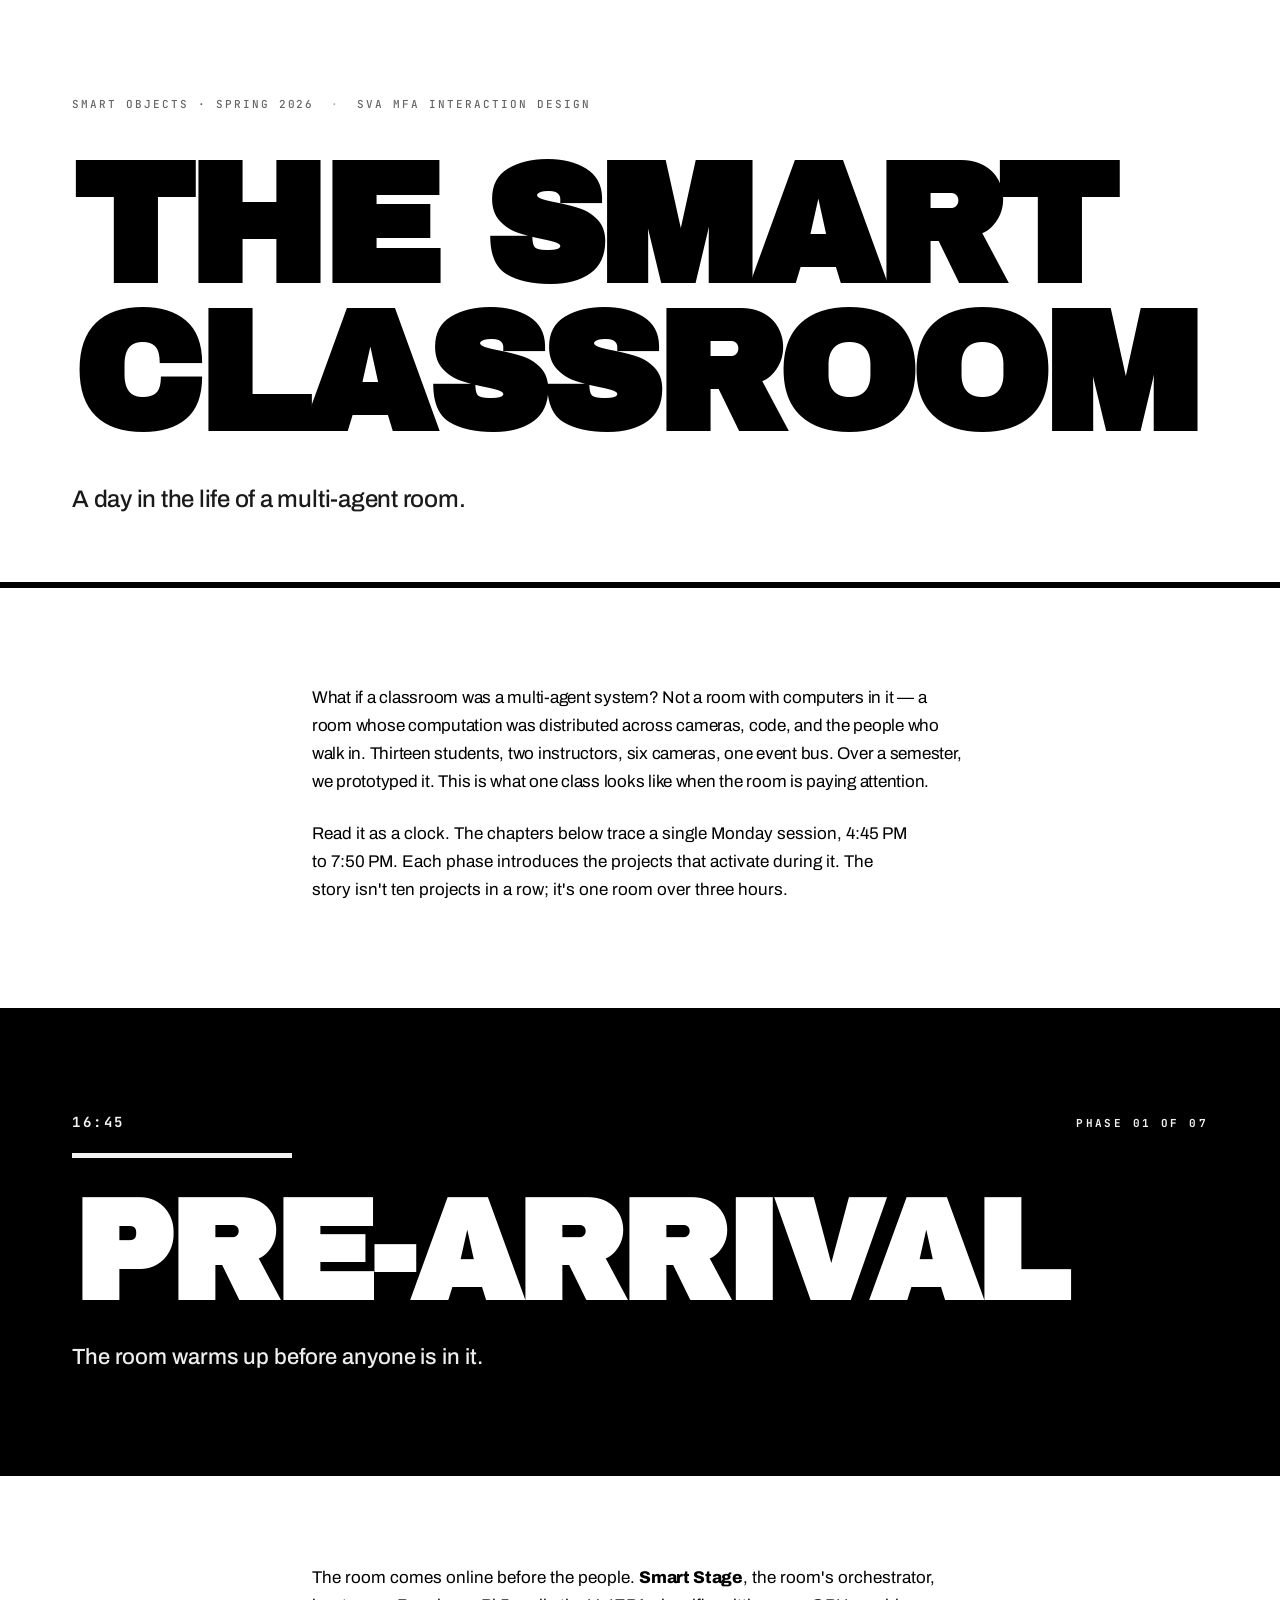
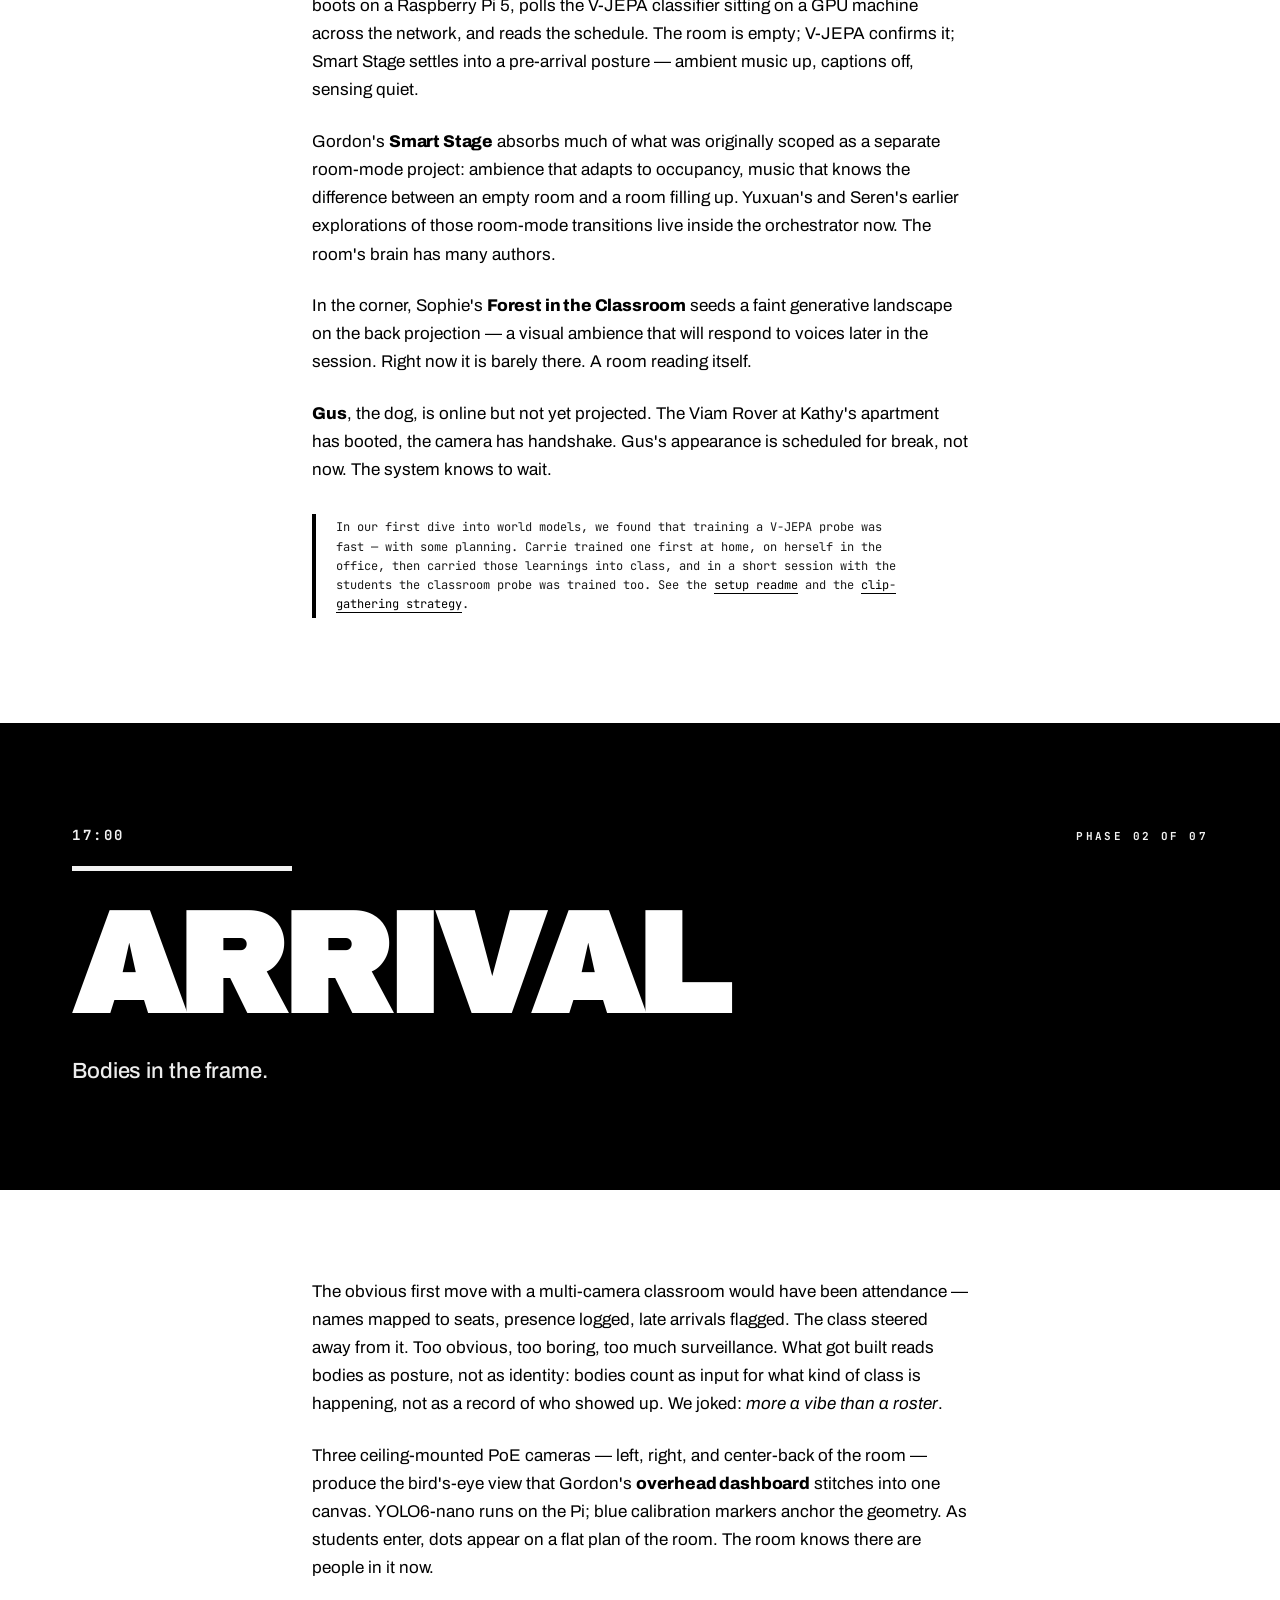
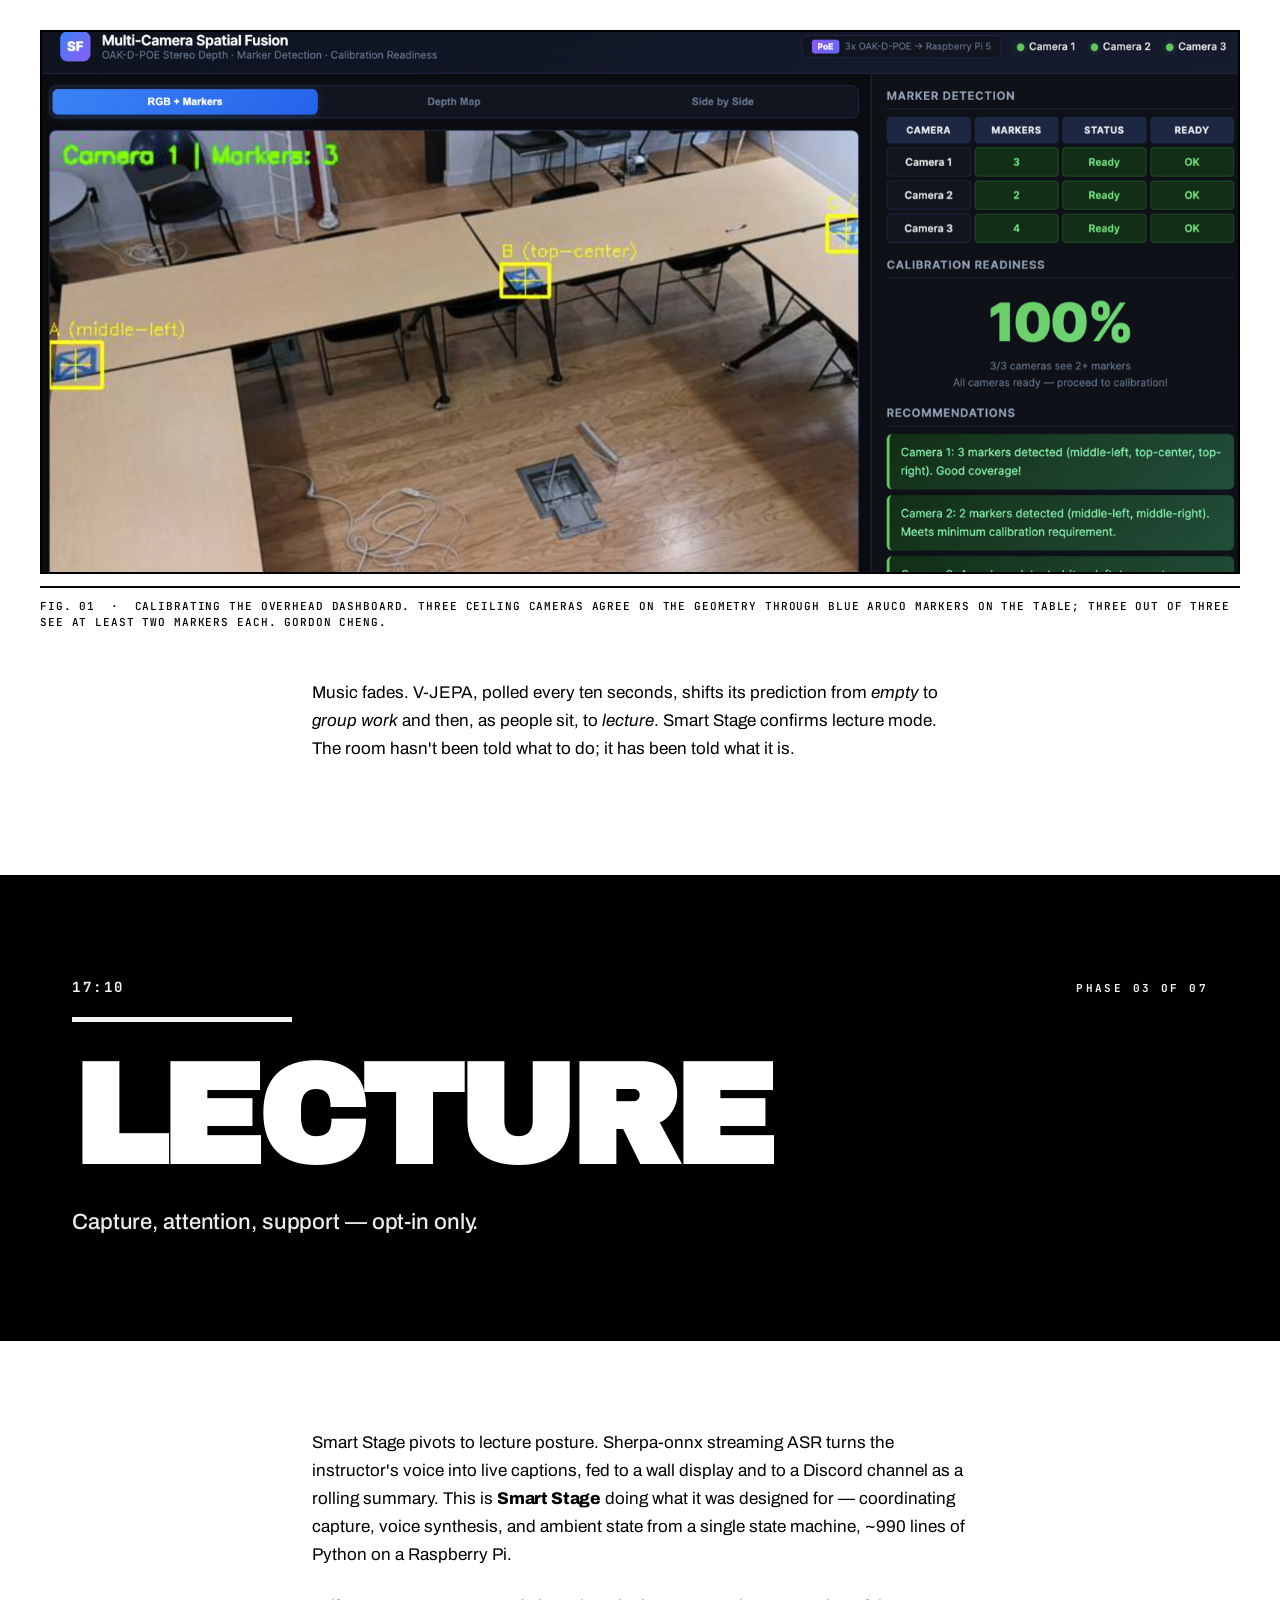
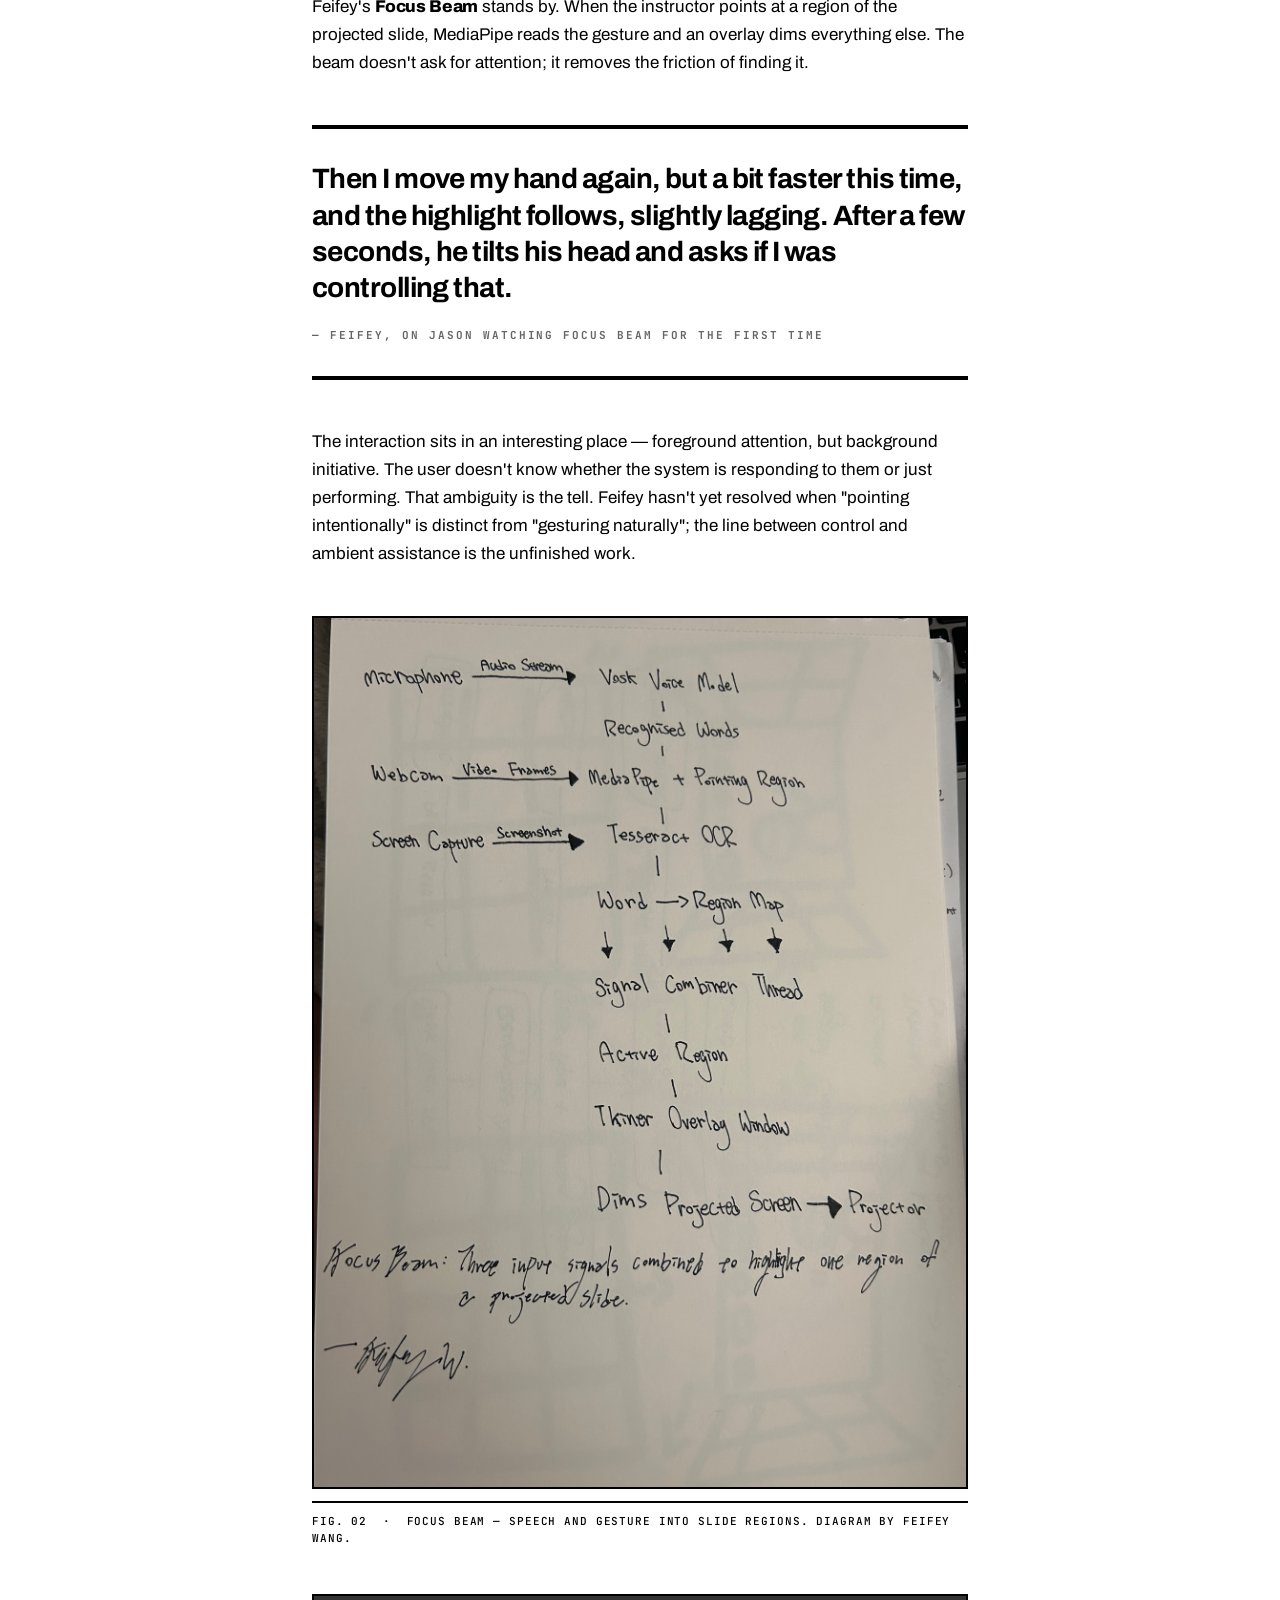
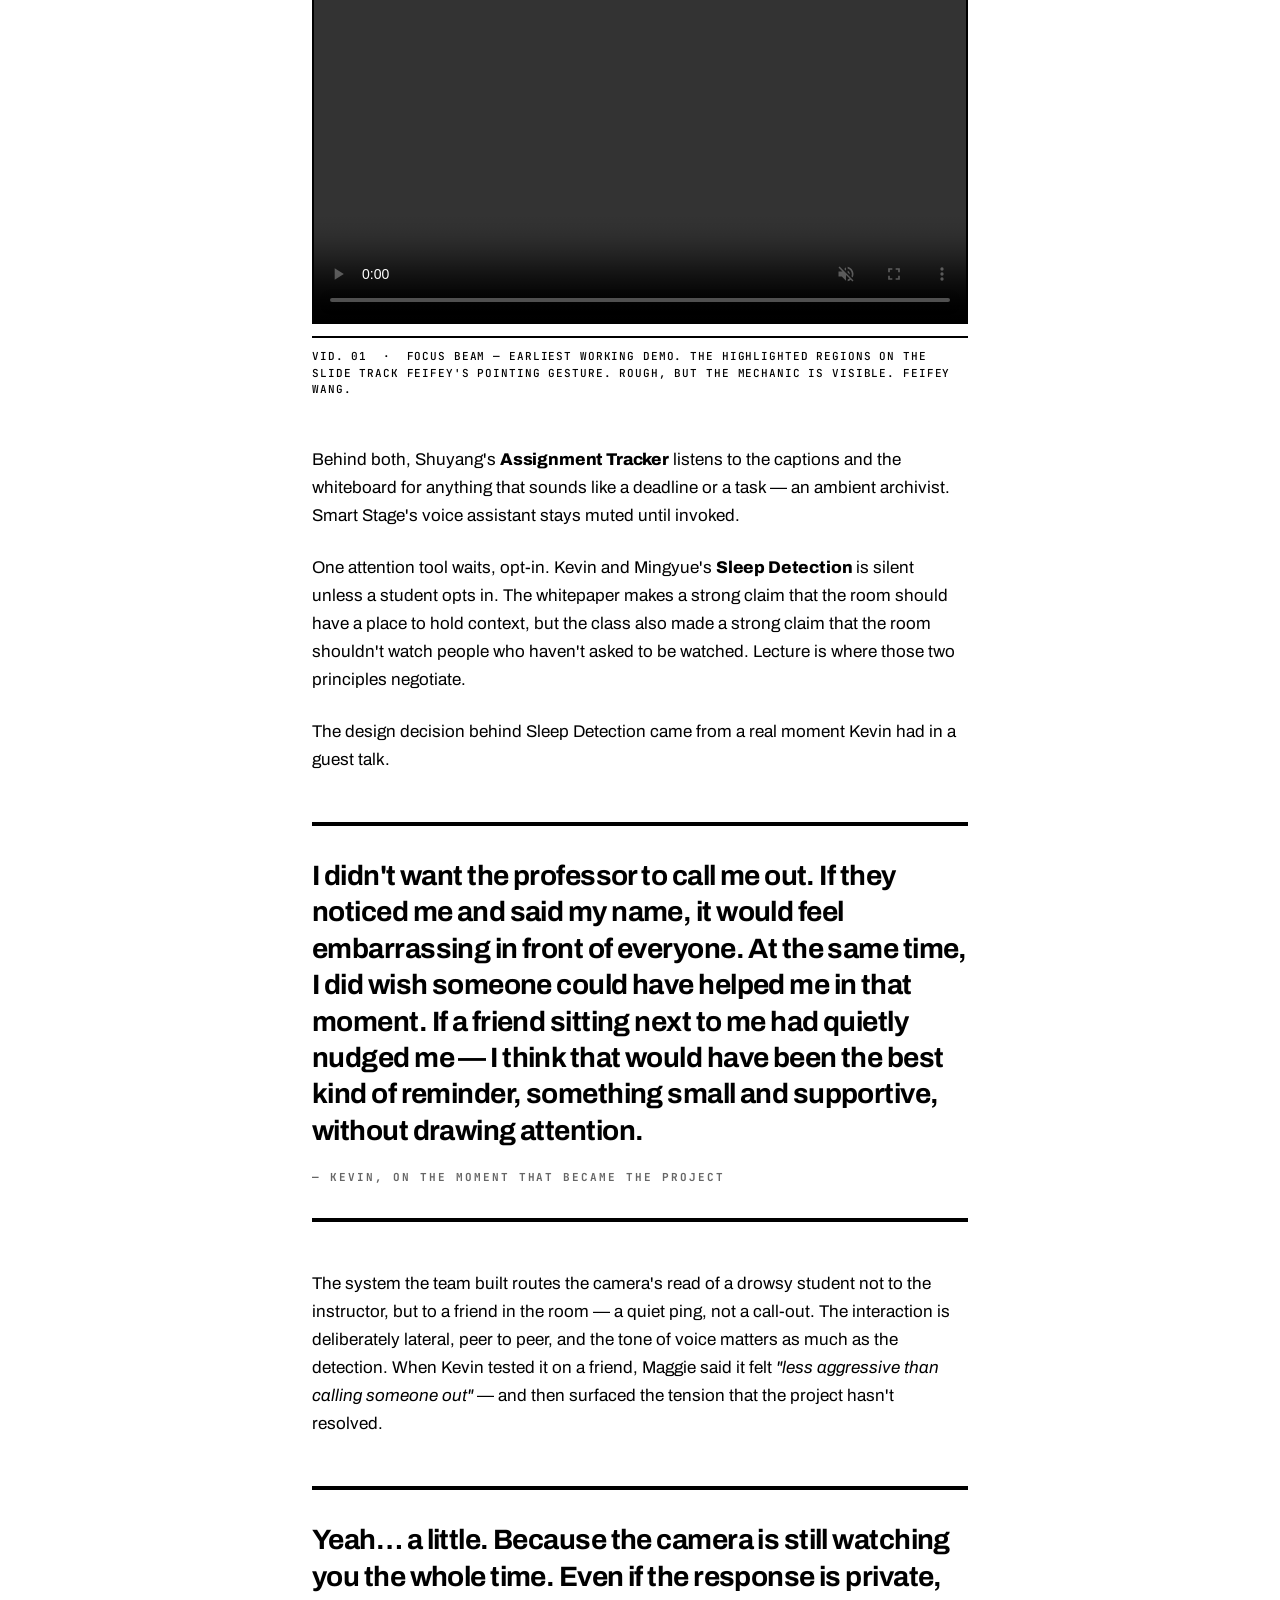
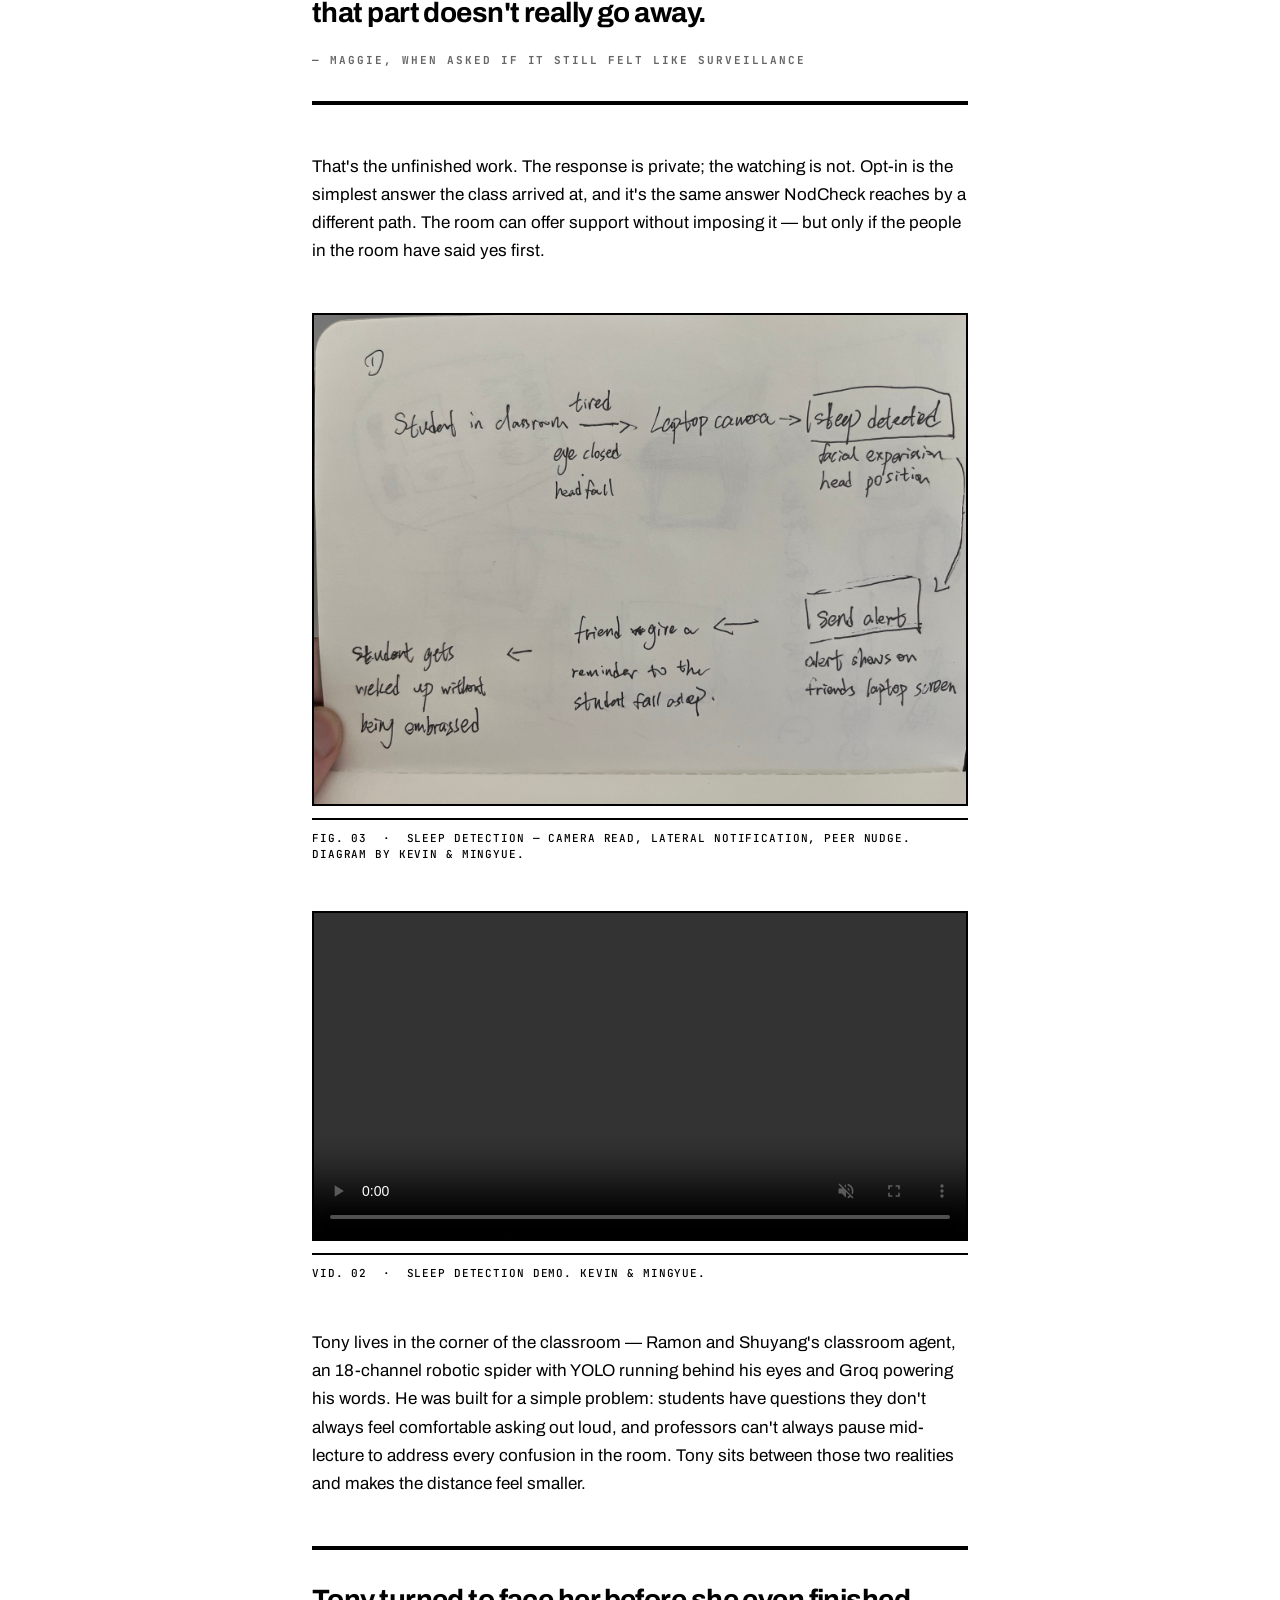
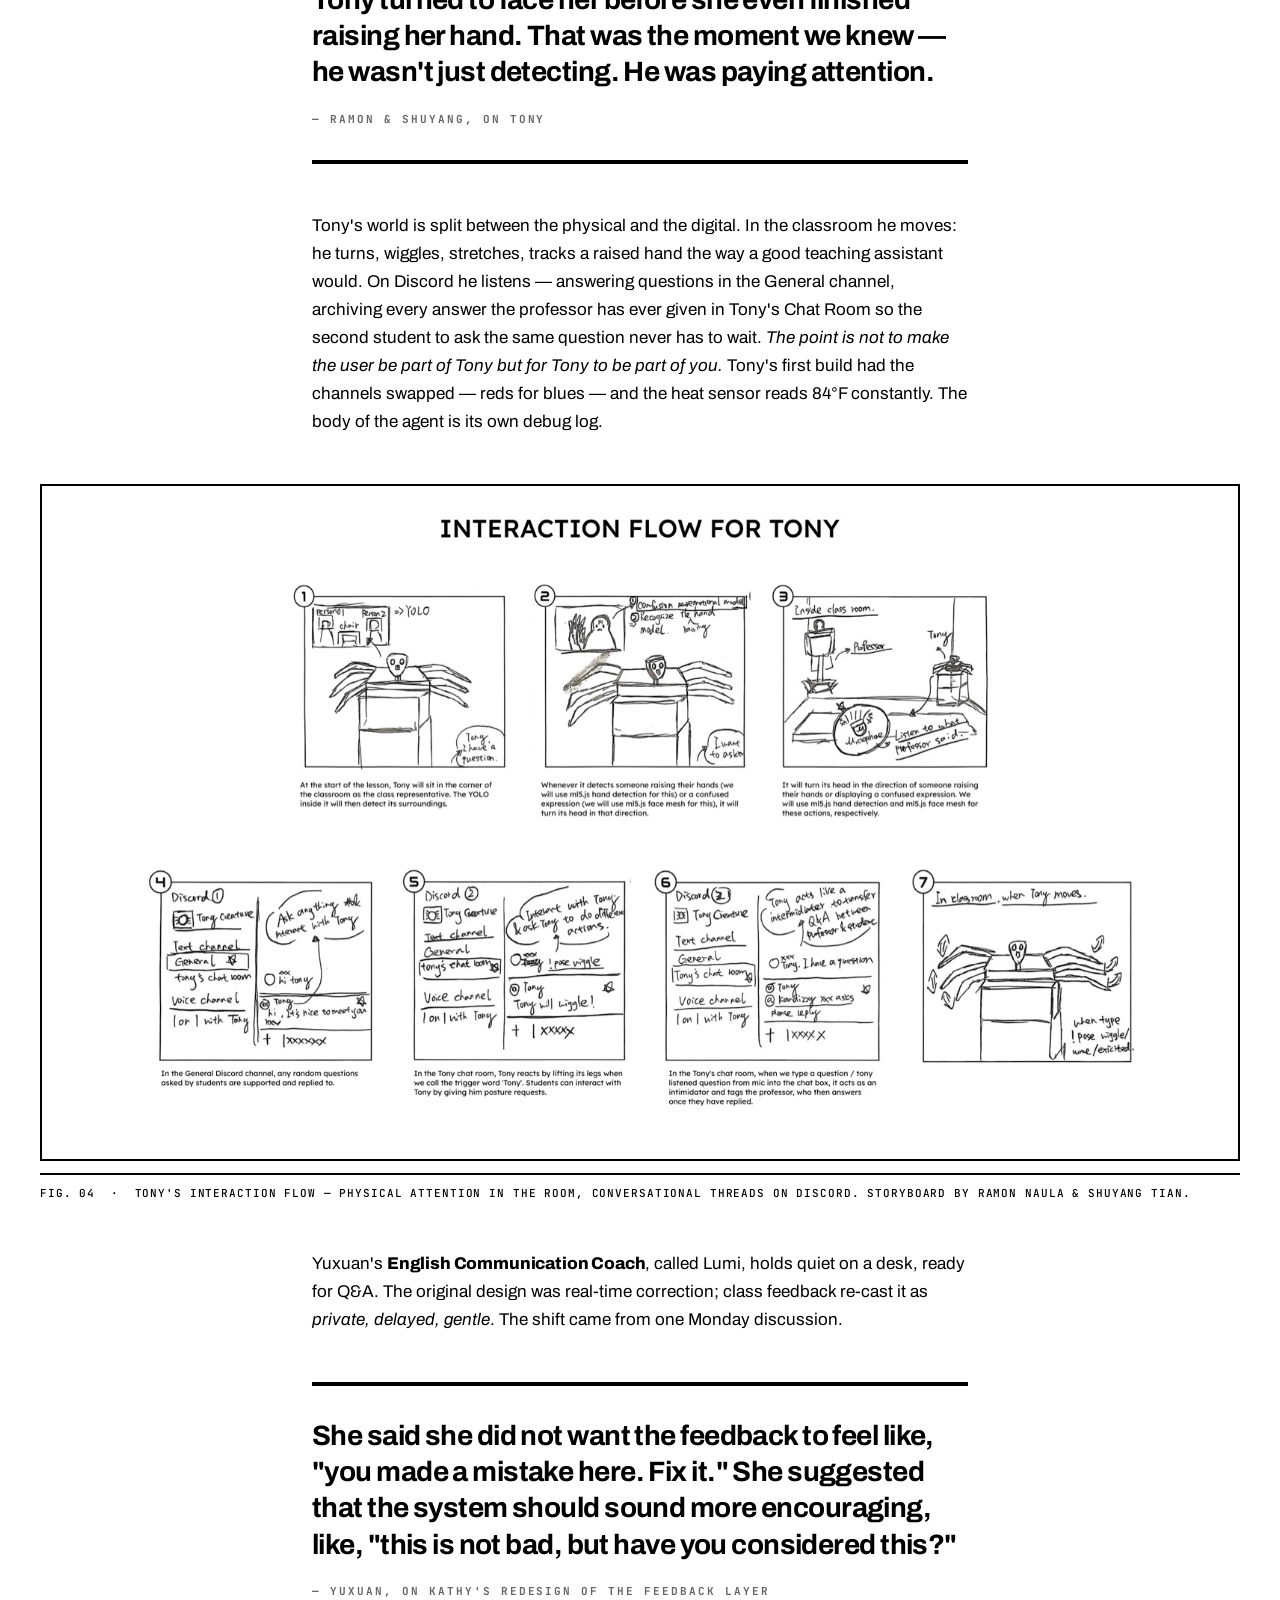
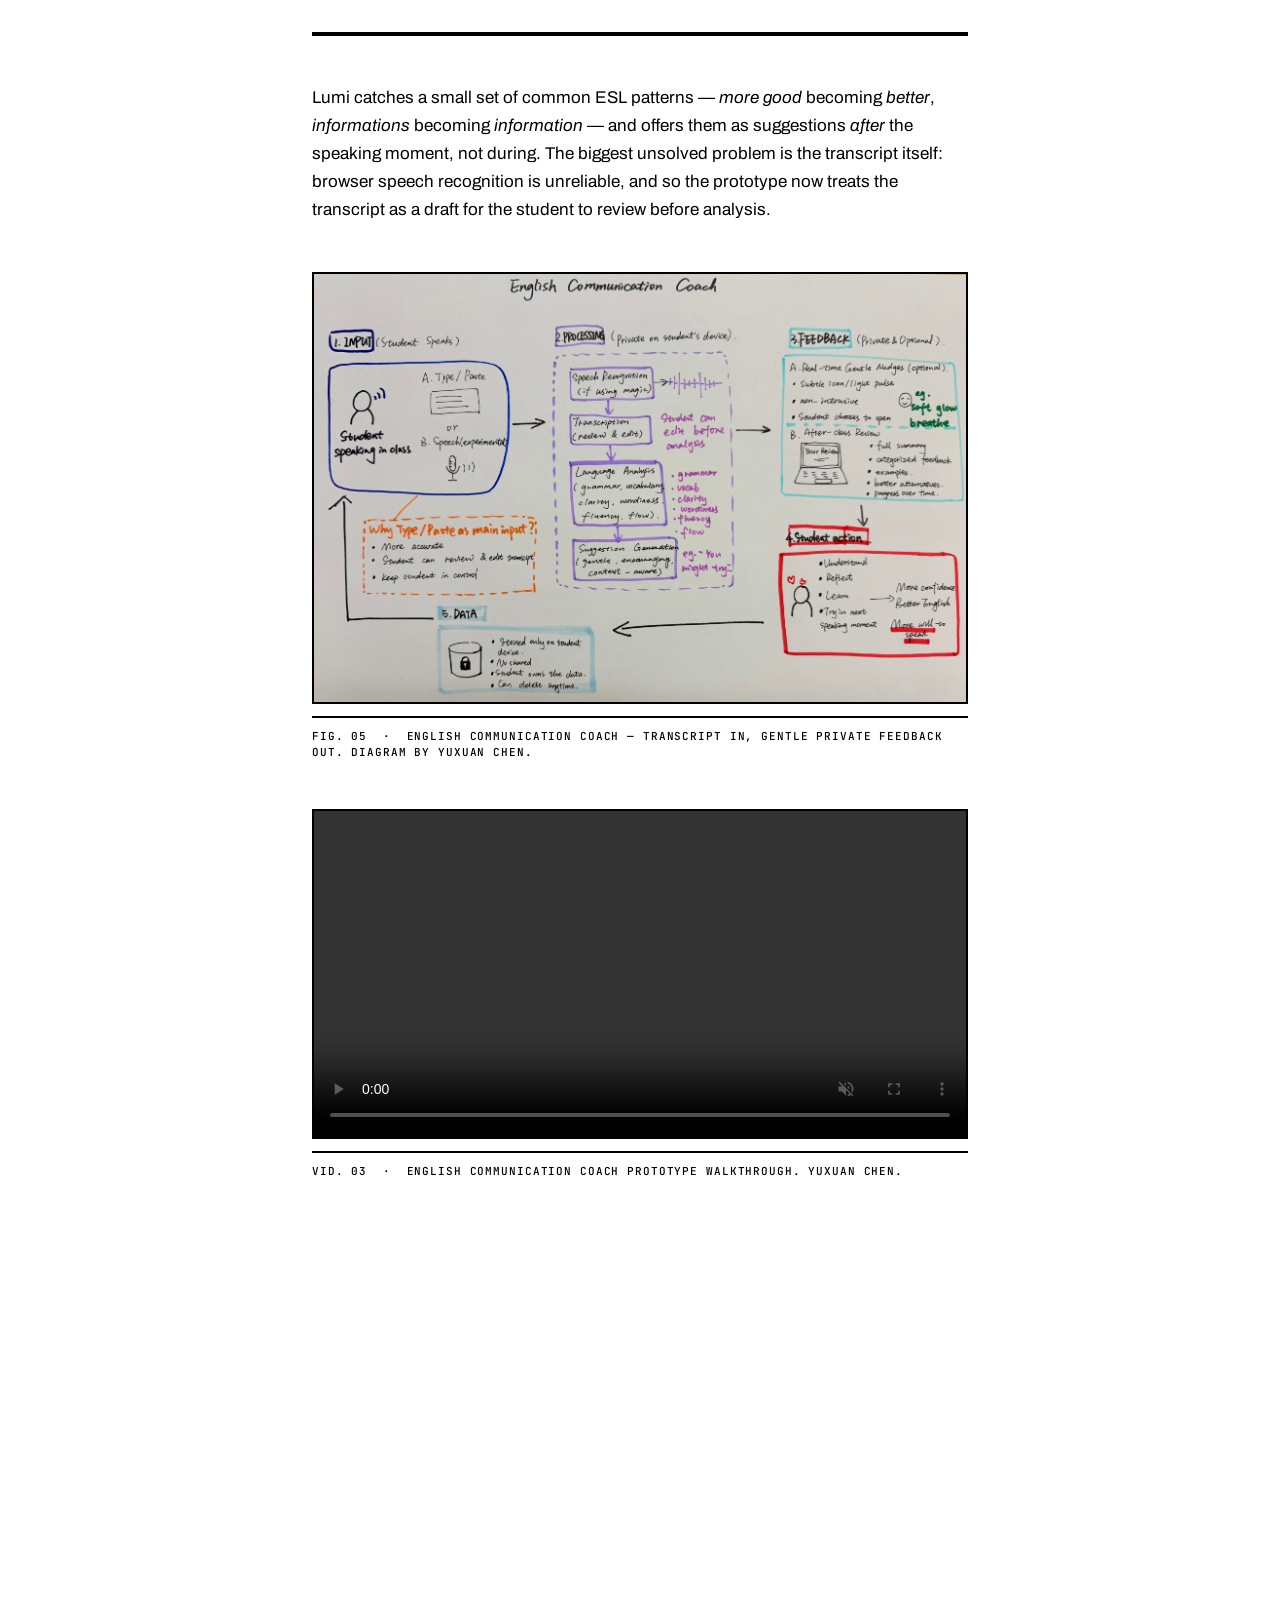
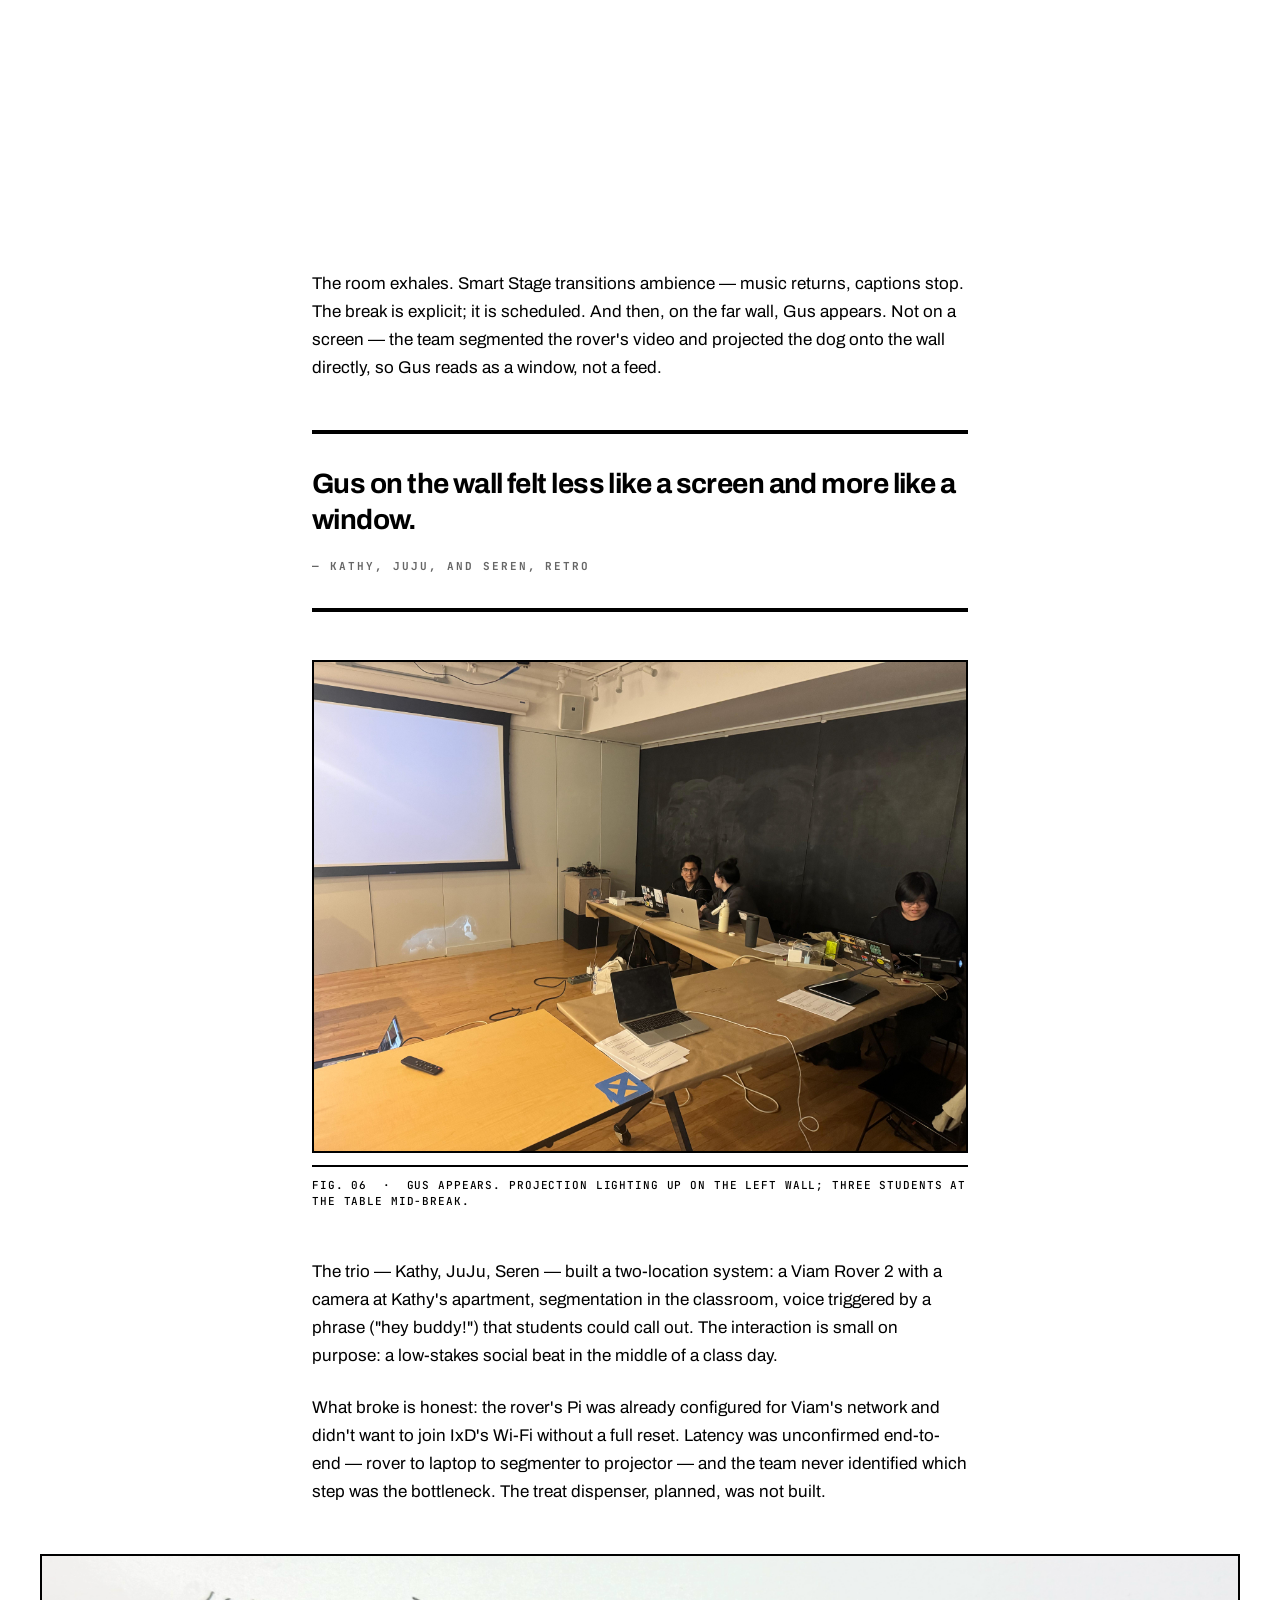
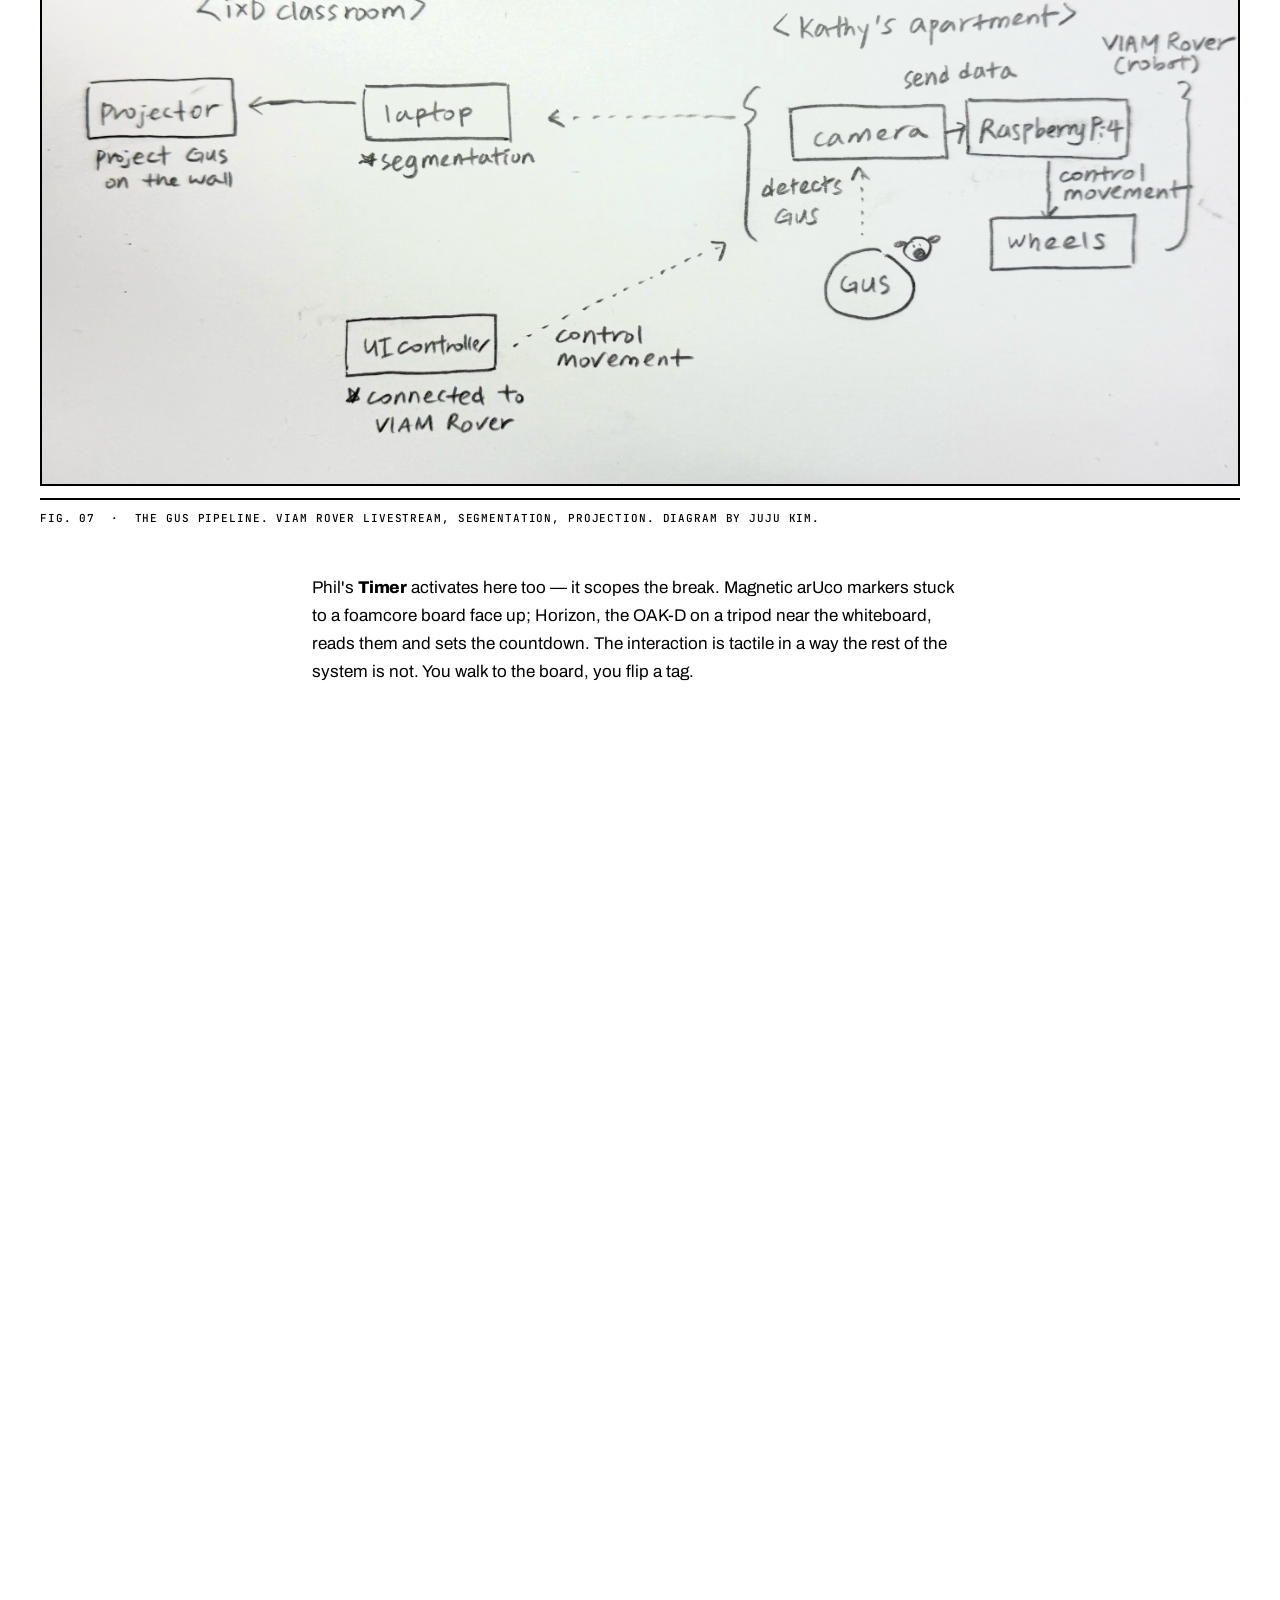
==== commit 6b4bb3cb: "expand Imprint section in Group Work - two-paragraph expansion drawing on Darren's vignette: paper-c" ====
--- a/index.html
+++ b/index.html
@@ -438,8 +438,45 @@
     <p>
       Darren's <strong id="imprint">Imprint</strong> reads handwriting from any surface in the room
       and makes notes from it &mdash; the kind of capability that only matters if it is genuinely
-      surface-agnostic.
-    </p>
+      surface-agnostic. Two moments earlier in the semester pointed Darren toward it.
+    </p>
+    <p>
+      The first was when a workshop covered the classroom tables with paper. At first the paper
+      was just paper. Over the weeks, the tables began to change &mdash; doodles during lectures,
+      then notes, then diagrams drawn directly on the table during group work, sometimes by people
+      who weren't quite aware they were doing it. As students moved around the room, doodles
+      started interacting with other doodles. Whiteboards take setup and cleanup, and they get
+      erased every session. Tables, when you let them, accumulate.
+    </p>
+    <blockquote>
+      <p>
+        Those tables to this day are a living classroom artifact &mdash; notes encompassing a
+        diverse set of insights and personal touches contributing to a growing creative ecosystem.
+      </p>
+      <cite>&mdash; Darren, on the paper-covered tables</cite>
+    </blockquote>
+    <p>
+      The second was the FigJam migration. Group work that happened analog &mdash; sticky notes,
+      markers, organic conversation, AHA moments where someone draws a line from one idea to
+      another &mdash; only got captured digitally as a flat photograph at the end:
+    </p>
+    <blockquote>
+      <p>
+        Oh can you like take a picture of that at the end of class and throw it in the FigJam.
+        And make sure the board is clean before you leave class, thanks. Yeah just throw the
+        stickies in the trash.
+      </p>
+      <cite>&mdash; Darren, on the FigJam migration</cite>
+    </blockquote>
+    <p>
+      The collaboration happens in the room; the archive captures it after it has already
+      collapsed. Imprint exists in the gap &mdash; <em>to bridge that gap between freeform writing
+      and drawing and make that portable on both digital and analog mediums.</em>
+    </p>
+    <figure class="figure">
+      <img src="assets/diagrams/darren-imprint-diagram.jpg" alt="Hand-drawn architecture diagram of Imprint: physical writing on paper with four corner markers, an overhead Iriun webcam, a script pipeline of corner detection plus homography, ink detection, hand masking, and pen-tip tracking, with a Roboflow custom pen model plus Kalman filter and MediaPipe-with-detector masking, outputting a camera feed and a synthesized output canvas with ink applied.">
+      <figcaption>Fig. 09 &nbsp;·&nbsp; Imprint pipeline &mdash; pen on paper, overhead camera, corner-detection homography into ink-detection and pen-tip tracking, output as a digital canvas. Diagram by Darren Chia.</figcaption>
+    </figure>
     <figure class="figure">
       <video controls muted preload="metadata" playsinline>
         <source src="assets/videos/darren-imprint-demo.mp4" type="video/mp4">
@@ -470,7 +507,7 @@
     </blockquote>
     <figure class="figure">
       <img src="assets/diagrams/sophie-forest-diagram.jpg" alt="Diagram of Forest in the Classroom: voices into a generative landscape that grows tree by tree.">
-      <figcaption>Fig. 09 &nbsp;·&nbsp; Forest in the Classroom &mdash; voices into a generative landscape. Diagram by Sophie Lee.</figcaption>
+      <figcaption>Fig. 10 &nbsp;·&nbsp; Forest in the Classroom &mdash; voices into a generative landscape. Diagram by Sophie Lee.</figcaption>
     </figure>
   </div>
 </section>
@@ -567,7 +604,7 @@
     </p>
     <figure class="figure">
       <img src="assets/artifacts/sophie-forest-vignette.jpg" alt="A dense projected forest of generative trees — Sophie's Forest at the end of a full classroom session of voices.">
-      <figcaption>Fig. 10 &nbsp;·&nbsp; The forest grows by the voice. Captured by Sophie Lee.</figcaption>
+      <figcaption>Fig. 11 &nbsp;·&nbsp; The forest grows by the voice. Captured by Sophie Lee.</figcaption>
     </figure>
   </div>
 </section>
@@ -607,7 +644,7 @@
     </p>
     <figure class="figure">
       <img src="assets/artifacts/gus-model.png" alt="A polygon-annotation interface — Smart Select mode — showing one frame of the rover stream of Gus the dog being labeled with the 'gus' class.">
-      <figcaption>Fig. 11 &nbsp;·&nbsp; Training the Gus segmentation: one frame of the Viam Rover stream being polygon-labeled with the <em>gus</em> class. JuJu Kim, Kathy Choi, Seren Kim.</figcaption>
+      <figcaption>Fig. 12 &nbsp;·&nbsp; Training the Gus segmentation: one frame of the Viam Rover stream being polygon-labeled with the <em>gus</em> class. JuJu Kim, Kathy Choi, Seren Kim.</figcaption>
     </figure>
     <p>
       The room's brain isn't located. It's a society of small minds &mdash; perception agents,
@@ -623,11 +660,6 @@
       <li>
         <a href="https://github.com/kandizzy/smart-objects-cameras/blob/main/docs/whitepaper/multi-agent-classroom.md">
           Read the whitepaper &rarr;
-        </a>
-      </li>
-      <li>
-        <a href="https://github.com/kandizzy/smart-objects-cameras/blob/main/docs/whitepaper/diagrams/network-diagram.html">
-          Open the network diagram &rarr;
         </a>
       </li>
       <li>
@@ -690,7 +722,6 @@
         <ul>
           <li><a href="simulator.html">Simulator &mdash; what the room could do</a></li>
           <li><a href="https://github.com/kandizzy/smart-objects-cameras/blob/main/docs/whitepaper/multi-agent-classroom.md">The whitepaper</a></li>
-          <li><a href="https://github.com/kandizzy/smart-objects-cameras/blob/main/docs/whitepaper/diagrams/network-diagram.html">Network diagram</a></li>
           <li><a href="https://github.com/kandizzy/smart-objects-cameras/blob/main/docs/whitepaper/references.md">Bibliography</a></li>
         </ul>
       </div>
